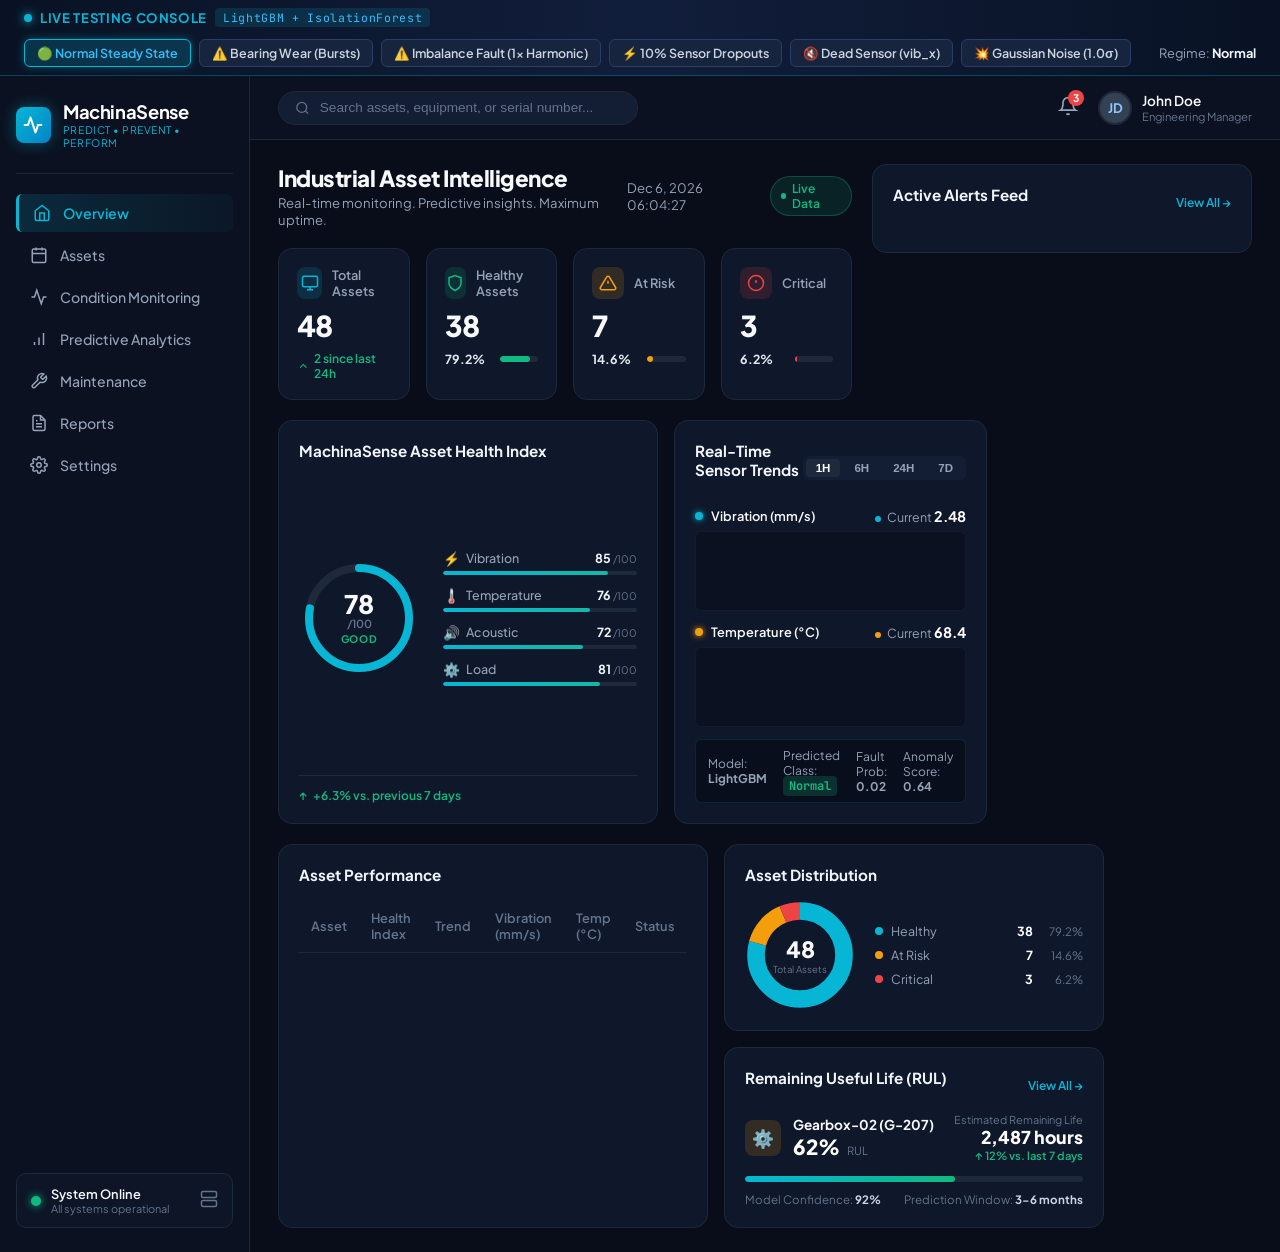
==== static/index.html @ 21df966e "first commit" ====
<!DOCTYPE html>
<html lang="en">
<head>
  <meta charset="UTF-8">
  <meta name="viewport" content="width=device-width, initial-scale=1.0">
  <title>MachinaSense | Industrial Asset Intelligence</title>
  <meta name="description" content="MachinaSense real-time condition monitoring, predictive maintenance, and early warning intelligence platform.">
  <link rel="preconnect" href="https://fonts.googleapis.com">
  <link rel="preconnect" href="https://fonts.gstatic.com" crossorigin>
  <link href="https://fonts.googleapis.com/css2?family=Plus+Jakarta+Sans:wght@400;500;600;700;800&family=JetBrains+Mono:wght@400;500;600&display=swap" rel="stylesheet">
  <link rel="stylesheet" href="style.css">
</head>
<body>
  <!-- Interactive Chaos Control Banner -->
  <div class="chaos-banner">
    <div class="chaos-banner-inner">
      <div class="chaos-tag">
        <span class="chaos-pulse"></span>
        <strong>LIVE TESTING CONSOLE</strong>
        <span class="chaos-badge-model">LightGBM + IsolationForest</span>
      </div>
      <div class="chaos-buttons" id="chaos-btn-group">
        <button class="chaos-btn active" data-mode="normal" id="btn-mode-normal">🟢 Normal Steady State</button>
        <button class="chaos-btn" data-mode="bearing_wear" id="btn-mode-bearing">⚠️ Bearing Wear (Bursts)</button>
        <button class="chaos-btn" data-mode="imbalance" id="btn-mode-imbalance">⚠️ Imbalance Fault (1x Harmonic)</button>
        <button class="chaos-btn" data-mode="dropout" id="btn-mode-dropout">⚡ 10% Sensor Dropouts</button>
        <button class="chaos-btn" data-mode="dead_sensor" id="btn-mode-dead">🔇 Dead Sensor (vib_x)</button>
        <button class="chaos-btn" data-mode="noise" id="btn-mode-noise">💥 Gaussian Noise (1.0σ)</button>
      </div>
      <div class="chaos-status" id="chaos-mode-label">Regime: <strong>Normal</strong></div>
    </div>
  </div>

  <div class="app-layout">
    <!-- Sidebar -->
    <aside class="sidebar">
      <div class="brand">
        <div class="brand-icon">
          <svg viewBox="0 0 24 24" fill="none" stroke="currentColor" stroke-width="2.5" stroke-linecap="round" stroke-linejoin="round">
            <polyline points="22 12 18 12 15 21 9 3 6 12 2 12"></polyline>
          </svg>
        </div>
        <div class="brand-text">
          <div class="brand-name">MachinaSense</div>
          <div class="brand-sub">Predict • Prevent • Perform</div>
        </div>
      </div>

      <nav class="nav-menu">
        <a href="#overview" class="nav-item active" id="nav-overview">
          <svg viewBox="0 0 24 24" fill="none" stroke="currentColor" stroke-width="2"><path d="M3 9l9-7 9 7v11a2 2 0 0 1-2 2H5a2 2 0 0 1-2-2z"></path><polyline points="9 22 9 12 15 12 15 22"></polyline></svg>
          <span>Overview</span>
        </a>
        <a href="#assets" class="nav-item" id="nav-assets">
          <svg viewBox="0 0 24 24" fill="none" stroke="currentColor" stroke-width="2"><rect x="3" y="4" width="18" height="18" rx="2" ry="2"></rect><line x1="16" y1="2" x2="16" y2="6"></line><line x1="8" y1="2" x2="8" y2="6"></line><line x1="3" y1="10" x2="21" y2="10"></line></svg>
          <span>Assets</span>
        </a>
        <a href="#condition" class="nav-item" id="nav-condition">
          <svg viewBox="0 0 24 24" fill="none" stroke="currentColor" stroke-width="2"><polyline points="22 12 18 12 15 21 9 3 6 12 2 12"></polyline></svg>
          <span>Condition Monitoring</span>
        </a>
        <a href="#predictive" class="nav-item" id="nav-predictive">
          <svg viewBox="0 0 24 24" fill="none" stroke="currentColor" stroke-width="2"><path d="M12 20V10"></path><path d="M18 20V4"></path><path d="M6 20v-4"></path></svg>
          <span>Predictive Analytics</span>
        </a>
        <a href="#maintenance" class="nav-item" id="nav-maintenance">
          <svg viewBox="0 0 24 24" fill="none" stroke="currentColor" stroke-width="2"><path d="M14.7 6.3a1 1 0 0 0 0 1.4l1.6 1.6a1 1 0 0 0 1.4 0l3.77-3.77a6 6 0 0 1-7.94 7.94l-6.91 6.91a2.12 2.12 0 0 1-3-3l6.91-6.91a6 6 0 0 1 7.94-7.94l-3.76 3.76z"></path></svg>
          <span>Maintenance</span>
        </a>
        <a href="#reports" class="nav-item" id="nav-reports">
          <svg viewBox="0 0 24 24" fill="none" stroke="currentColor" stroke-width="2"><path d="M14 2H6a2 2 0 0 0-2 2v16a2 2 0 0 0 2 2h12a2 2 0 0 0 2-2V8z"></path><polyline points="14 2 14 8 20 8"></polyline><line x1="16" y1="13" x2="8" y2="13"></line><line x1="16" y1="17" x2="8" y2="17"></line><polyline points="10 9 9 9 8 9"></polyline></svg>
          <span>Reports</span>
        </a>
        <a href="#settings" class="nav-item" id="nav-settings">
          <svg viewBox="0 0 24 24" fill="none" stroke="currentColor" stroke-width="2"><circle cx="12" cy="12" r="3"></circle><path d="M19.4 15a1.65 1.65 0 0 0 .33 1.82l.06.06a2 2 0 0 1 0 2.83 2 2 0 0 1-2.83 0l-.06-.06a1.65 1.65 0 0 0-1.82-.33 1.65 1.65 0 0 0-1 1.51V21a2 2 0 0 1-2 2 2 2 0 0 1-2-2v-.09A1.65 1.65 0 0 0 9 19.4a1.65 1.65 0 0 0-1.82.33l-.06.06a2 2 0 0 1-2.83 0 2 2 0 0 1 0-2.83l.06-.06a1.65 1.65 0 0 0 .33-1.82 1.65 1.65 0 0 0-1.51-1H3a2 2 0 0 1-2-2 2 2 0 0 1 2-2h.09A1.65 1.65 0 0 0 4.6 9a1.65 1.65 0 0 0-.33-1.82l-.06-.06a2 2 0 0 1 0-2.83 2 2 0 0 1 2.83 0l.06.06a1.65 1.65 0 0 0 1.82.33H9a1.65 1.65 0 0 0 1-1.51V3a2 2 0 0 1 2-2 2 2 0 0 1 2 2v.09a1.65 1.65 0 0 0 1 1.51 1.65 1.65 0 0 0 1.82-.33l.06-.06a2 2 0 0 1 2.83 0 2 2 0 0 1 0 2.83l-.06.06a1.65 1.65 0 0 0-.33 1.82V9a1.65 1.65 0 0 0 1.51 1H21a2 2 0 0 1 2 2 2 2 0 0 1-2 2h-.09a1.65 1.65 0 0 0-1.51 1z"></path></svg>
          <span>Settings</span>
        </a>
      </nav>

      <div class="system-status-box">
        <div class="system-status-dot"></div>
        <div class="system-status-text">
          <div class="system-status-title">System Online</div>
          <div class="system-status-desc">All systems operational</div>
        </div>
        <div class="system-status-icon">
          <svg width="18" height="18" viewBox="0 0 24 24" fill="none" stroke="currentColor" stroke-width="2"><rect x="2" y="2" width="20" height="8" rx="2"></rect><rect x="2" y="14" width="20" height="8" rx="2"></rect><line x1="6" y1="6" x2="6.01" y2="6"></line><line x1="6" y1="18" x2="6.01" y2="18"></line></svg>
        </div>
      </div>
    </aside>

    <!-- Main Content Area -->
    <main class="main-content">
      <!-- Top Header -->
      <header class="top-header">
        <div class="search-bar">
          <svg class="search-icon" viewBox="0 0 24 24" fill="none" stroke="currentColor" stroke-width="2"><circle cx="11" cy="11" r="8"></circle><line x1="21" y1="21" x2="16.65" y2="16.65"></line></svg>
          <input type="text" id="asset-search" placeholder="Search assets, equipment, or serial number..." />
        </div>

        <div class="user-controls">
          <div class="notification-btn" id="btn-notifications">
            <svg viewBox="0 0 24 24" fill="none" stroke="currentColor" stroke-width="2"><path d="M18 8A6 6 0 0 0 6 8c0 7-3 9-3 9h18s-3-2-3-9"></path><path d="M13.73 21a2 2 0 0 1-3.46 0"></path></svg>
            <span class="notification-badge" id="badge-alert-count">3</span>
          </div>

          <div class="user-profile">
            <div class="user-avatar">JD</div>
            <div class="user-info">
              <div class="user-name">John Doe</div>
              <div class="user-role">Engineering Manager</div>
            </div>
          </div>
        </div>
      </header>

      <!-- Dashboard Body Grid -->
      <div class="content-body">
        <div class="dashboard-columns">
          <div class="dashboard-left-col">
            <!-- Page Title & Meta -->
            <div class="page-title-row">
          <div>
            <h1 class="page-title">Industrial Asset Intelligence</h1>
            <p class="page-subtitle">Real-time monitoring. Predictive insights. Maximum uptime.</p>
          </div>
          <div class="page-time-meta">
            <span class="meta-clock" id="live-clock">Apr 26, 2025 14:32:17</span>
            <span class="live-pill"><span class="live-indicator-dot"></span> Live Data</span>
          </div>
        </div>

        <!-- 4 KPI Summary Cards -->
        <div class="kpi-grid">
          <div class="kpi-card">
            <div class="kpi-header">
              <div class="kpi-icon kpi-icon-cyan">
                <svg viewBox="0 0 24 24" fill="none" stroke="currentColor" stroke-width="2"><rect x="2" y="3" width="20" height="14" rx="2" ry="2"></rect><line x1="8" y1="21" x2="16" y2="21"></line><line x1="12" y1="17" x2="12" y2="21"></line></svg>
              </div>
              <span class="kpi-title">Total Assets</span>
            </div>
            <div class="kpi-value" id="kpi-total">48</div>
            <div class="kpi-change kpi-change-up">
              <svg viewBox="0 0 24 24" fill="none" stroke="currentColor" stroke-width="2"><polyline points="18 15 12 9 6 15"></polyline></svg>
              <span>2 since last 24h</span>
            </div>
          </div>

          <div class="kpi-card">
            <div class="kpi-header">
              <div class="kpi-icon kpi-icon-green">
                <svg viewBox="0 0 24 24" fill="none" stroke="currentColor" stroke-width="2"><path d="M12 22s8-4 8-10V5l-8-3-8 3v7c0 6 8 10 8 10z"></path></svg>
              </div>
              <span class="kpi-title">Healthy Assets</span>
            </div>
            <div class="kpi-value" id="kpi-healthy">38</div>
            <div class="kpi-progress-wrap">
              <span class="kpi-pct" id="kpi-healthy-pct">79.2%</span>
              <div class="kpi-progress-bar"><div class="kpi-progress-fill fill-green" id="bar-healthy" style="width: 79.2%"></div></div>
            </div>
          </div>

          <div class="kpi-card">
            <div class="kpi-header">
              <div class="kpi-icon kpi-icon-amber">
                <svg viewBox="0 0 24 24" fill="none" stroke="currentColor" stroke-width="2"><path d="M10.29 3.86L1.82 18a2 2 0 0 0 1.71 3h16.94a2 2 0 0 0 1.71-3L13.71 3.86a2 2 0 0 0-3.42 0z"></path><line x1="12" y1="9" x2="12" y2="13"></line><line x1="12" y1="17" x2="12.01" y2="17"></line></svg>
              </div>
              <span class="kpi-title">At Risk</span>
            </div>
            <div class="kpi-value" id="kpi-risk">7</div>
            <div class="kpi-progress-wrap">
              <span class="kpi-pct" id="kpi-risk-pct">14.6%</span>
              <div class="kpi-progress-bar"><div class="kpi-progress-fill fill-amber" id="bar-risk" style="width: 14.6%"></div></div>
            </div>
          </div>

          <div class="kpi-card">
            <div class="kpi-header">
              <div class="kpi-icon kpi-icon-red">
                <svg viewBox="0 0 24 24" fill="none" stroke="currentColor" stroke-width="2"><circle cx="12" cy="12" r="10"></circle><line x1="12" y1="8" x2="12" y2="12"></line><line x1="12" y1="16" x2="12.01" y2="16"></line></svg>
              </div>
              <span class="kpi-title">Critical</span>
            </div>
            <div class="kpi-value" id="kpi-critical">3</div>
            <div class="kpi-progress-wrap">
              <span class="kpi-pct" id="kpi-critical-pct">6.2%</span>
              <div class="kpi-progress-bar"><div class="kpi-progress-fill fill-red" id="bar-critical" style="width: 6.2%"></div></div>
            </div>
          </div>
        </div>

        <!-- Middle Row: Health Index & Real-Time Sensor Trends -->
        <div class="middle-grid">
          <!-- Asset Health Index -->
          <div class="panel-card health-index-card">
            <div class="panel-title">MachinaSense Asset Health Index</div>
            <div class="health-index-body">
              <div class="health-gauge-box">
                <svg class="health-radial" viewBox="0 0 120 120">
                  <circle class="radial-track" cx="60" cy="60" r="50"></circle>
                  <circle class="radial-value" id="radial-gauge-circle" cx="60" cy="60" r="50" style="stroke-dashoffset: 69;"></circle>
                </svg>
                <div class="radial-center-text">
                  <div class="radial-score" id="health-score-val">78</div>
                  <div class="radial-scale">/100</div>
                  <div class="radial-status-badge" id="health-status-badge">Good</div>
                </div>
              </div>

              <div class="sub-metrics-list">
                <div class="sub-metric-row">
                  <div class="sub-metric-meta">
                    <span class="sub-metric-icon icon-vibe">⚡</span>
                    <span class="sub-metric-name">Vibration</span>
                    <span class="sub-metric-val" id="val-sub-vib">85 <small>/100</small></span>
                  </div>
                  <div class="sub-progress-bar"><div class="sub-progress-fill" id="fill-sub-vib" style="width: 85%;"></div></div>
                </div>

                <div class="sub-metric-row">
                  <div class="sub-metric-meta">
                    <span class="sub-metric-icon icon-temp">🌡️</span>
                    <span class="sub-metric-name">Temperature</span>
                    <span class="sub-metric-val" id="val-sub-temp">76 <small>/100</small></span>
                  </div>
                  <div class="sub-progress-bar"><div class="sub-progress-fill" id="fill-sub-temp" style="width: 76%;"></div></div>
                </div>

                <div class="sub-metric-row">
                  <div class="sub-metric-meta">
                    <span class="sub-metric-icon icon-acoustic">🔊</span>
                    <span class="sub-metric-name">Acoustic</span>
                    <span class="sub-metric-val" id="val-sub-ac">72 <small>/100</small></span>
                  </div>
                  <div class="sub-progress-bar"><div class="sub-progress-fill" id="fill-sub-ac" style="width: 72%;"></div></div>
                </div>

                <div class="sub-metric-row">
                  <div class="sub-metric-meta">
                    <span class="sub-metric-icon icon-load">⚙️</span>
                    <span class="sub-metric-name">Load</span>
                    <span class="sub-metric-val" id="val-sub-load">81 <small>/100</small></span>
                  </div>
                  <div class="sub-progress-bar"><div class="sub-progress-fill" id="fill-sub-load" style="width: 81%;"></div></div>
                </div>
              </div>
            </div>

            <div class="health-footer-diff">
              <span class="diff-arrow">↑</span>
              <span id="health-diff-text">+6.3% vs. previous 7 days</span>
            </div>
          </div>

          <!-- Real-Time Sensor Trends -->
          <div class="panel-card sensor-trends-card">
            <div class="trends-header">
              <div class="panel-title">Real-Time Sensor Trends</div>
              <div class="time-pills">
                <button class="time-pill active" id="pill-1h">1H</button>
                <button class="time-pill" id="pill-6h">6H</button>
                <button class="time-pill" id="pill-24h">24H</button>
                <button class="time-pill" id="pill-7d">7D</button>
              </div>
            </div>

            <!-- Vibration Trend -->
            <div class="trend-section">
              <div class="trend-meta">
                <div class="trend-label">
                  <span class="trend-dot dot-teal"></span>
                  <span class="trend-name">Vibration (mm/s)</span>
                </div>
                <div class="trend-curr">
                  <span class="pulse-dot"></span> Current <strong id="trend-vib-curr">2.48</strong>
                </div>
              </div>
              <div class="chart-canvas-container">
                <canvas id="canvas-vibration" width="600" height="90"></canvas>
              </div>
            </div>

            <!-- Temperature Trend -->
            <div class="trend-section">
              <div class="trend-meta">
                <div class="trend-label">
                  <span class="trend-dot dot-amber"></span>
                  <span class="trend-name">Temperature (°C)</span>
                </div>
                <div class="trend-curr">
                  <span class="pulse-dot-amber"></span> Current <strong id="trend-temp-curr">68.4</strong>
                </div>
              </div>
              <div class="chart-canvas-container">
                <canvas id="canvas-temperature" width="600" height="90"></canvas>
              </div>
            </div>

            <!-- ML Live Inference Status Tag -->
            <div class="ml-live-tag">
              <div class="ml-tag-item">Model: <strong>LightGBM</strong></div>
              <div class="ml-tag-item">Predicted Class: <span class="tag-badge" id="tag-pred-class">Normal</span></div>
              <div class="ml-tag-item">Fault Prob: <strong id="tag-fault-prob">0.02</strong></div>
              <div class="ml-tag-item">Anomaly Score: <strong id="tag-anomaly-score">0.64</strong></div>
            </div>
          </div>
        </div>

        <!-- Bottom Grid: Asset Performance & Distribution/RUL & Alerts Feed -->
        <div class="bottom-grid">
          <!-- Asset Performance Table -->
          <div class="panel-card asset-perf-card">
            <div class="panel-title">Asset Performance</div>
            <div class="table-container">
              <table class="assets-table">
                <thead>
                  <tr>
                    <th>Asset</th>
                    <th>Health Index</th>
                    <th>Trend</th>
                    <th>Vibration (mm/s)</th>
                    <th>Temp (°C)</th>
                    <th>Status</th>
                  </tr>
                </thead>
                <tbody id="assets-table-body">
                  <!-- Dynamically populated -->
                </tbody>
              </table>
            </div>
          </div>

          <!-- Asset Distribution & RUL Column -->
          <div class="dist-rul-col">
            <!-- Asset Distribution Donut -->
            <div class="panel-card asset-dist-card">
              <div class="panel-title">Asset Distribution</div>
              <div class="donut-wrap">
                <div class="donut-chart-box">
                  <svg class="donut-svg" viewBox="0 0 100 100">
                    <circle class="donut-segment seg-healthy" cx="50" cy="50" r="40" stroke-dasharray="199 251" stroke-dashoffset="0"></circle>
                    <circle class="donut-segment seg-risk" cx="50" cy="50" r="40" stroke-dasharray="36 251" stroke-dashoffset="-199"></circle>
                    <circle class="donut-segment seg-critical" cx="50" cy="50" r="40" stroke-dasharray="16 251" stroke-dashoffset="-235"></circle>
                  </svg>
                  <div class="donut-center-text">
                    <div class="donut-number" id="donut-total">48</div>
                    <div class="donut-label">Total Assets</div>
                  </div>
                </div>

                <div class="donut-legend">
                  <div class="legend-row">
                    <span class="legend-bullet bullet-healthy"></span>
                    <span class="legend-name">Healthy</span>
                    <strong class="legend-count" id="legend-h-count">38</strong>
                    <span class="legend-pct" id="legend-h-pct">79.2%</span>
                  </div>
                  <div class="legend-row">
                    <span class="legend-bullet bullet-risk"></span>
                    <span class="legend-name">At Risk</span>
                    <strong class="legend-count" id="legend-r-count">7</strong>
                    <span class="legend-pct" id="legend-r-pct">14.6%</span>
                  </div>
                  <div class="legend-row">
                    <span class="legend-bullet bullet-critical"></span>
                    <span class="legend-name">Critical</span>
                    <strong class="legend-count" id="legend-c-count">3</strong>
                    <span class="legend-pct" id="legend-c-pct">6.2%</span>
                  </div>
                </div>
              </div>
            </div>

            <!-- Remaining Useful Life (RUL) -->
            <div class="panel-card rul-card">
              <div class="rul-header">
                <div class="panel-title">Remaining Useful Life (RUL)</div>
                <a href="#rul" class="view-all-link">View All →</a>
              </div>
              <div class="rul-body">
                <div class="rul-asset-row">
                  <div class="rul-icon-gear">⚙️</div>
                  <div class="rul-asset-info">
                    <div class="rul-asset-name" id="rul-asset-name">Gearbox-02 (G-207)</div>
                    <div class="rul-metric">
                      <span class="rul-pct-big" id="rul-pct-val">62%</span>
                      <small>RUL</small>
                    </div>
                  </div>
                  <div class="rul-estimate-box">
                    <div class="rul-sub-label">Estimated Remaining Life</div>
                    <div class="rul-hours" id="rul-hours-val">2,487 hours</div>
                    <div class="rul-change-up">↑ 12% vs. last 7 days</div>
                  </div>
                </div>

                <div class="rul-bar-track">
                  <div class="rul-bar-fill" id="rul-bar-fill" style="width: 62%;"></div>
                </div>

                <div class="rul-footer-stats">
                  <div>Model Confidence: <strong id="rul-confidence">92%</strong></div>
                  <div>Prediction Window: <strong id="rul-window">3-6 months</strong></div>
                </div>
              </div>
            </div>
            </div>
          </div>
        </div>

        <!-- Active Alerts Feed Right Panel -->
        <aside class="dashboard-right-col">
          <div class="panel-card alerts-feed-card">
            <div class="alerts-feed-header">
              <div class="panel-title">Active Alerts Feed</div>
              <a href="#alerts" class="view-all-link">View All →</a>
            </div>
            <div class="alerts-list" id="alerts-container">
              <!-- Dynamically populated alert cards -->
            </div>
          </div>
        </aside>
      </div><!-- .dashboard-columns -->
    </div><!-- .content-body -->
    </main>
  </div>

  <script src="app.js"></script>
</body>
</html>
---- static/style.css ----
/* ==========================================================================
   MachinaSense Theme - Industrial Asset Intelligence Design System
   ========================================================================== */

:root {
  --bg-app: #080d19;
  --bg-sidebar: #0b1120;
  --bg-card: #0f172a;
  --bg-card-hover: #131e35;
  --bg-input: #131d33;
  --border-card: #1e293b;
  --border-light: rgba(255, 255, 255, 0.08);

  --text-main: #f8fafc;
  --text-muted: #94a3b8;
  --text-dim: #64748b;

  --color-cyan: #06b6d4;
  --color-teal: #14b8a6;
  --color-green: #10b981;
  --color-amber: #f59e0b;
  --color-red: #ef4444;
  --color-blue: #3b82f6;

  --font-sans: 'Plus Jakarta Sans', -apple-system, BlinkMacSystemFont, 'Segoe UI', Roboto, sans-serif;
  --font-mono: 'JetBrains Mono', monospace;
  --radius-sm: 6px;
  --radius-md: 10px;
  --radius-lg: 14px;
}

* {
  margin: 0;
  padding: 0;
  box-sizing: border-box;
}

body {
  font-family: var(--font-sans);
  background-color: var(--bg-app);
  color: var(--text-main);
  min-height: 100vh;
  overflow-x: hidden;
  -webkit-font-smoothing: antialiased;
}

/* ==========================================================================
   Chaos Testing Banner
   ========================================================================== */
.chaos-banner {
  background: linear-gradient(90deg, #091224 0%, #111e3b 50%, #091224 100%);
  border-bottom: 1px solid rgba(6, 182, 212, 0.3);
  padding: 8px 24px;
  position: sticky;
  top: 0;
  z-index: 100;
}

.chaos-banner-inner {
  display: flex;
  align-items: center;
  justify-content: space-between;
  flex-wrap: wrap;
  gap: 12px;
}

.chaos-tag {
  display: flex;
  align-items: center;
  gap: 8px;
  font-size: 0.82rem;
  letter-spacing: 0.05em;
  color: var(--color-cyan);
}

.chaos-pulse {
  width: 8px;
  height: 8px;
  background-color: var(--color-cyan);
  border-radius: 50%;
  box-shadow: 0 0 10px var(--color-cyan);
  animation: pulse 1.8s infinite;
}

.chaos-badge-model {
  background: rgba(6, 182, 212, 0.15);
  color: #38bdf8;
  padding: 2px 8px;
  border-radius: 4px;
  font-size: 0.72rem;
  font-family: var(--font-mono);
}

.chaos-buttons {
  display: flex;
  gap: 8px;
  flex-wrap: wrap;
}

.chaos-btn {
  background: #17243e;
  border: 1px solid #2a3d66;
  color: #cbd5e1;
  padding: 5px 12px;
  font-size: 0.78rem;
  font-weight: 600;
  border-radius: var(--radius-sm);
  cursor: pointer;
  transition: all 0.2s ease;
  font-family: var(--font-sans);
}

.chaos-btn:hover {
  background: #203358;
  color: #fff;
  border-color: var(--color-cyan);
}

.chaos-btn.active {
  background: rgba(6, 182, 212, 0.2);
  color: #38bdf8;
  border-color: var(--color-cyan);
  box-shadow: 0 0 8px rgba(6, 182, 212, 0.4);
}

.chaos-status {
  font-size: 0.8rem;
  color: var(--text-muted);
}
.chaos-status strong {
  color: #f1f5f9;
}

/* ==========================================================================
   Layout Architecture
   ========================================================================== */
.app-layout {
  display: flex;
  min-height: calc(100vh - 46px);
}

/* Sidebar */
.sidebar {
  width: 250px;
  background-color: var(--bg-sidebar);
  border-right: 1px solid var(--border-card);
  display: flex;
  flex-direction: column;
  padding: 24px 16px;
  flex-shrink: 0;
}

.brand {
  display: flex;
  align-items: center;
  gap: 12px;
  padding-bottom: 24px;
  border-bottom: 1px solid var(--border-light);
  margin-bottom: 20px;
}

.brand-icon {
  width: 36px;
  height: 36px;
  background: linear-gradient(135deg, #06b6d4, #0284c7);
  border-radius: 8px;
  display: flex;
  align-items: center;
  justify-content: center;
  color: #fff;
  box-shadow: 0 0 16px rgba(6, 182, 212, 0.4);
}

.brand-icon svg {
  width: 20px;
  height: 20px;
}

.brand-name {
  font-size: 1.15rem;
  font-weight: 700;
  letter-spacing: -0.02em;
  color: #fff;
}

.brand-sub {
  font-size: 0.65rem;
  color: var(--color-cyan);
  letter-spacing: 0.05em;
  text-transform: uppercase;
}

.nav-menu {
  display: flex;
  flex-direction: column;
  gap: 4px;
  flex: 1;
}

.nav-item {
  display: flex;
  align-items: center;
  gap: 12px;
  padding: 10px 14px;
  color: var(--text-muted);
  text-decoration: none;
  font-size: 0.88rem;
  font-weight: 500;
  border-radius: var(--radius-sm);
  transition: all 0.2s;
}

.nav-item svg {
  width: 18px;
  height: 18px;
}

.nav-item:hover {
  background-color: rgba(255, 255, 255, 0.04);
  color: #f1f5f9;
}

.nav-item.active {
  background: linear-gradient(90deg, rgba(6, 182, 212, 0.15) 0%, rgba(6, 182, 212, 0.04) 100%);
  color: var(--color-cyan);
  font-weight: 600;
  border-left: 3px solid var(--color-cyan);
}

.system-status-box {
  background-color: #0d1527;
  border: 1px solid var(--border-card);
  padding: 12px 14px;
  border-radius: var(--radius-md);
  display: flex;
  align-items: center;
  gap: 10px;
}

.system-status-dot {
  width: 10px;
  height: 10px;
  border-radius: 50%;
  background-color: var(--color-green);
  box-shadow: 0 0 8px var(--color-green);
  animation: pulse 2s infinite;
}

.system-status-title {
  font-size: 0.8rem;
  font-weight: 600;
  color: #f8fafc;
}

.system-status-desc {
  font-size: 0.68rem;
  color: var(--text-dim);
}

.system-status-icon {
  margin-left: auto;
  color: var(--text-dim);
}

/* Main Content */
.main-content {
  flex: 1;
  display: flex;
  flex-direction: column;
  overflow-y: auto;
}

/* Top Header */
.top-header {
  height: 64px;
  background-color: var(--bg-sidebar);
  border-bottom: 1px solid var(--border-card);
  display: flex;
  align-items: center;
  justify-content: space-between;
  padding: 0 28px;
  position: relative;
  z-index: 10;
}

.search-bar {
  display: flex;
  align-items: center;
  gap: 10px;
  background-color: var(--bg-input);
  border: 1px solid var(--border-card);
  border-radius: 20px;
  padding: 8px 16px;
  width: 360px;
}

.search-icon {
  width: 16px;
  height: 16px;
  color: var(--text-dim);
}

.search-bar input {
  background: transparent;
  border: none;
  outline: none;
  color: #fff;
  font-size: 0.85rem;
  width: 100%;
}

.search-bar input::placeholder {
  color: var(--text-dim);
}

.user-controls {
  display: flex;
  align-items: center;
  gap: 20px;
}

.notification-btn {
  position: relative;
  cursor: pointer;
  color: var(--text-muted);
}

.notification-btn svg {
  width: 20px;
  height: 20px;
}

.notification-badge {
  position: absolute;
  top: -6px;
  right: -6px;
  background-color: var(--color-red);
  color: #fff;
  font-size: 0.65rem;
  font-weight: 700;
  width: 16px;
  height: 16px;
  border-radius: 50%;
  display: flex;
  align-items: center;
  justify-content: center;
}

.user-profile {
  display: flex;
  align-items: center;
  gap: 10px;
}

.user-avatar {
  width: 34px;
  height: 34px;
  background: #334155;
  border-radius: 50%;
  display: flex;
  align-items: center;
  justify-content: center;
  font-weight: 700;
  font-size: 0.82rem;
  color: #93c5fd;
  border: 2px solid #1e293b;
}

.user-name {
  font-size: 0.85rem;
  font-weight: 600;
}

.user-role {
  font-size: 0.7rem;
  color: var(--text-dim);
}

/* Dashboard Body */
.content-body {
  padding: 24px 28px;
}

.dashboard-columns {
  display: grid;
  grid-template-columns: minmax(0, 1fr) 380px;
  gap: 20px;
  align-items: start;
}

.dashboard-left-col {
  display: flex;
  flex-direction: column;
  gap: 20px;
  min-width: 0;
}

.dashboard-right-col {
  display: flex;
  flex-direction: column;
  min-width: 0;
}

.page-title-row {
  display: flex;
  align-items: center;
  justify-content: space-between;
}

.page-title {
  font-size: 1.4rem;
  font-weight: 800;
  letter-spacing: -0.02em;
}

.page-subtitle {
  font-size: 0.82rem;
  color: var(--text-muted);
  margin-top: 2px;
}

.page-time-meta {
  display: flex;
  align-items: center;
  gap: 16px;
  font-size: 0.82rem;
  color: var(--text-muted);
}

.live-pill {
  display: flex;
  align-items: center;
  gap: 6px;
  background: rgba(16, 185, 129, 0.12);
  color: var(--color-green);
  border: 1px solid rgba(16, 185, 129, 0.3);
  padding: 4px 10px;
  border-radius: 20px;
  font-size: 0.75rem;
  font-weight: 600;
}

.live-indicator-dot {
  width: 6px;
  height: 6px;
  background-color: var(--color-green);
  border-radius: 50%;
  animation: pulse 1.5s infinite;
}

/* ==========================================================================
   KPI Summary Grid
   ========================================================================== */
.kpi-grid {
  display: grid;
  grid-template-columns: repeat(4, 1fr);
  gap: 16px;
}

.kpi-card {
  background-color: var(--bg-card);
  border: 1px solid var(--border-card);
  border-radius: var(--radius-lg);
  padding: 18px;
  display: flex;
  flex-direction: column;
  gap: 8px;
  transition: transform 0.2s, border-color 0.2s;
}

.kpi-card:hover {
  transform: translateY(-2px);
  border-color: rgba(6, 182, 212, 0.3);
}

.kpi-header {
  display: flex;
  align-items: center;
  gap: 10px;
}

.kpi-icon {
  width: 32px;
  height: 32px;
  border-radius: 8px;
  display: flex;
  align-items: center;
  justify-content: center;
}

.kpi-icon svg {
  width: 18px;
  height: 18px;
}

.kpi-icon-cyan { background: rgba(6, 182, 212, 0.15); color: var(--color-cyan); }
.kpi-icon-green { background: rgba(16, 185, 129, 0.15); color: var(--color-green); }
.kpi-icon-amber { background: rgba(245, 158, 11, 0.15); color: var(--color-amber); }
.kpi-icon-red { background: rgba(239, 68, 68, 0.15); color: var(--color-red); }

.kpi-title {
  font-size: 0.8rem;
  color: var(--text-muted);
  font-weight: 600;
}

.kpi-value {
  font-size: 1.8rem;
  font-weight: 800;
  letter-spacing: -0.03em;
}

.kpi-change {
  display: flex;
  align-items: center;
  gap: 4px;
  font-size: 0.75rem;
  color: var(--color-green);
  font-weight: 600;
}

.kpi-change svg {
  width: 14px;
  height: 14px;
}

.kpi-progress-wrap {
  display: flex;
  align-items: center;
  gap: 10px;
}

.kpi-pct {
  font-size: 0.78rem;
  font-weight: 700;
  color: #e2e8f0;
  width: 45px;
}

.kpi-progress-bar {
  flex: 1;
  height: 6px;
  background-color: #1e293b;
  border-radius: 4px;
  overflow: hidden;
}

.kpi-progress-fill {
  height: 100%;
  border-radius: 4px;
  transition: width 0.4s ease;
}

.fill-green { background-color: var(--color-green); }
.fill-amber { background-color: var(--color-amber); }
.fill-red { background-color: var(--color-red); }

/* ==========================================================================
   Middle Row: Asset Health Index & Real-Time Trends
   ========================================================================== */
.middle-grid {
  display: grid;
  grid-template-columns: 380px 1fr;
  gap: 16px;
}

.panel-card {
  background-color: var(--bg-card);
  border: 1px solid var(--border-card);
  border-radius: var(--radius-lg);
  padding: 20px;
  display: flex;
  flex-direction: column;
}

.panel-title {
  font-size: 0.95rem;
  font-weight: 700;
  color: #f1f5f9;
  margin-bottom: 16px;
}

/* Health Gauge */
.health-index-body {
  display: flex;
  align-items: center;
  gap: 24px;
  flex: 1;
}

.health-gauge-box {
  position: relative;
  width: 120px;
  height: 120px;
  flex-shrink: 0;
}

.health-radial {
  width: 100%;
  height: 100%;
  transform: rotate(-90deg);
}

.radial-track {
  fill: none;
  stroke: #1e293b;
  stroke-width: 8;
}

.radial-value {
  fill: none;
  stroke: var(--color-cyan);
  stroke-width: 8;
  stroke-linecap: round;
  stroke-dasharray: 314;
  transition: stroke-dashoffset 0.6s ease, stroke 0.4s;
}

.radial-center-text {
  position: absolute;
  top: 50%;
  left: 50%;
  transform: translate(-50%, -50%);
  text-align: center;
}

.radial-score {
  font-size: 1.6rem;
  font-weight: 800;
  line-height: 1;
}

.radial-scale {
  font-size: 0.7rem;
  color: var(--text-dim);
  font-weight: 600;
}

.radial-status-badge {
  font-size: 0.65rem;
  font-weight: 700;
  color: var(--color-green);
  text-transform: uppercase;
  letter-spacing: 0.05em;
  margin-top: 2px;
}

.sub-metrics-list {
  display: flex;
  flex-direction: column;
  gap: 12px;
  flex: 1;
}

.sub-metric-meta {
  display: flex;
  align-items: center;
  gap: 6px;
  font-size: 0.78rem;
  margin-bottom: 4px;
}

.sub-metric-icon {
  font-size: 0.85rem;
}

.sub-metric-name {
  color: var(--text-muted);
  font-weight: 500;
}

.sub-metric-val {
  margin-left: auto;
  font-weight: 700;
  color: #f1f5f9;
}

.sub-metric-val small {
  color: var(--text-dim);
  font-weight: normal;
}

.sub-progress-bar {
  height: 4px;
  background-color: #1e293b;
  border-radius: 2px;
  overflow: hidden;
}

.sub-progress-fill {
  height: 100%;
  background: linear-gradient(90deg, #06b6d4, #14b8a6);
  border-radius: 2px;
  transition: width 0.4s ease;
}

.health-footer-diff {
  margin-top: 16px;
  padding-top: 12px;
  border-top: 1px solid var(--border-light);
  font-size: 0.75rem;
  color: var(--color-green);
  font-weight: 600;
  display: flex;
  align-items: center;
  gap: 6px;
}

/* Trends Card */
.trends-header {
  display: flex;
  align-items: center;
  justify-content: space-between;
  margin-bottom: 12px;
}

.time-pills {
  display: flex;
  gap: 4px;
  background: #131d33;
  padding: 3px;
  border-radius: 6px;
}

.time-pill {
  background: transparent;
  border: none;
  color: var(--text-muted);
  font-size: 0.72rem;
  font-weight: 600;
  padding: 3px 10px;
  border-radius: 4px;
  cursor: pointer;
}

.time-pill.active {
  background: #1e293b;
  color: #fff;
}

.trend-section {
  display: flex;
  flex-direction: column;
  margin-bottom: 12px;
}

.trend-meta {
  display: flex;
  align-items: center;
  justify-content: space-between;
  margin-bottom: 6px;
}

.trend-label {
  display: flex;
  align-items: center;
  gap: 8px;
  font-size: 0.8rem;
  font-weight: 600;
}

.trend-dot {
  width: 8px;
  height: 8px;
  border-radius: 50%;
}
.dot-teal { background-color: var(--color-cyan); box-shadow: 0 0 6px var(--color-cyan); }
.dot-amber { background-color: var(--color-amber); box-shadow: 0 0 6px var(--color-amber); }

.trend-curr {
  font-size: 0.78rem;
  color: var(--text-muted);
}
.trend-curr strong {
  color: #fff;
  font-size: 0.9rem;
}

.chart-canvas-container {
  width: 100%;
  height: 80px;
  background: #0b1120;
  border: 1px solid rgba(255, 255, 255, 0.04);
  border-radius: var(--radius-sm);
  overflow: hidden;
}

.chart-canvas-container canvas {
  width: 100%;
  height: 100%;
  display: block;
}

.pulse-dot {
  display: inline-block;
  width: 6px;
  height: 6px;
  border-radius: 50%;
  background: var(--color-cyan);
  margin-right: 4px;
  animation: pulse 1.5s infinite;
}

.pulse-dot-amber {
  display: inline-block;
  width: 6px;
  height: 6px;
  border-radius: 50%;
  background: var(--color-amber);
  margin-right: 4px;
  animation: pulse 1.5s infinite;
}

.ml-live-tag {
  display: flex;
  align-items: center;
  gap: 16px;
  padding: 8px 12px;
  background: #090e1c;
  border-radius: 6px;
  font-size: 0.75rem;
  color: var(--text-muted);
  border: 1px solid rgba(6, 182, 212, 0.15);
}

.tag-badge {
  background: rgba(16, 185, 129, 0.2);
  color: var(--color-green);
  padding: 2px 6px;
  border-radius: 4px;
  font-weight: 700;
  font-family: var(--font-mono);
}

/* ==========================================================================
   Bottom Grid
   ========================================================================== */
.bottom-grid {
  display: grid;
  grid-template-columns: 1fr 380px;
  gap: 16px;
}

/* Table */
.table-container {
  overflow-x: auto;
}

.assets-table {
  width: 100%;
  border-collapse: collapse;
  text-align: left;
  font-size: 0.8rem;
}

.assets-table th {
  color: var(--text-dim);
  font-weight: 600;
  padding: 10px 12px;
  border-bottom: 1px solid var(--border-card);
}

.assets-table td {
  padding: 12px;
  border-bottom: 1px solid rgba(255, 255, 255, 0.04);
  vertical-align: middle;
}

.asset-cell {
  display: flex;
  align-items: center;
  gap: 10px;
}

.asset-icon-box {
  width: 28px;
  height: 28px;
  background: #17243c;
  border-radius: 6px;
  display: flex;
  align-items: center;
  justify-content: center;
  font-size: 0.85rem;
}

.asset-name-title {
  font-weight: 600;
  color: #fff;
}

.sparkline-svg {
  width: 80px;
  height: 24px;
}

.badge-status {
  padding: 3px 8px;
  border-radius: 12px;
  font-size: 0.7rem;
  font-weight: 700;
  display: inline-flex;
  align-items: center;
  gap: 4px;
}

.badge-healthy { background: rgba(16, 185, 129, 0.15); color: var(--color-green); }
.badge-warning { background: rgba(245, 158, 11, 0.15); color: var(--color-amber); }
.badge-critical { background: rgba(239, 68, 68, 0.15); color: var(--color-red); }

/* Donut & RUL Column */
.dist-rul-col {
  display: flex;
  flex-direction: column;
  gap: 16px;
}

.donut-wrap {
  display: flex;
  align-items: center;
  gap: 20px;
}

.donut-chart-box {
  position: relative;
  width: 110px;
  height: 110px;
  flex-shrink: 0;
}

.donut-svg {
  transform: rotate(-90deg);
  width: 100%;
  height: 100%;
}

.donut-segment {
  fill: none;
  stroke-width: 16;
  transition: stroke-dasharray 0.5s ease;
}

.seg-healthy { stroke: var(--color-cyan); }
.seg-risk { stroke: var(--color-amber); }
.seg-critical { stroke: var(--color-red); }

.donut-center-text {
  position: absolute;
  top: 50%;
  left: 50%;
  transform: translate(-50%, -50%);
  text-align: center;
}

.donut-number {
  font-size: 1.4rem;
  font-weight: 800;
}

.donut-label {
  font-size: 0.6rem;
  color: var(--text-dim);
}

.donut-legend {
  display: flex;
  flex-direction: column;
  gap: 8px;
  flex: 1;
}

.legend-row {
  display: flex;
  align-items: center;
  gap: 8px;
  font-size: 0.78rem;
}

.legend-bullet {
  width: 8px;
  height: 8px;
  border-radius: 50%;
}
.bullet-healthy { background: var(--color-cyan); }
.bullet-risk { background: var(--color-amber); }
.bullet-critical { background: var(--color-red); }

.legend-name { color: var(--text-muted); }
.legend-count { margin-left: auto; color: #fff; }
.legend-pct { color: var(--text-dim); font-size: 0.72rem; width: 42px; text-align: right; }

/* RUL Card */
.rul-header {
  display: flex;
  align-items: center;
  justify-content: space-between;
}

.view-all-link {
  font-size: 0.75rem;
  color: var(--color-cyan);
  text-decoration: none;
  font-weight: 600;
}

.view-all-link:hover {
  text-decoration: underline;
}

.rul-asset-row {
  display: flex;
  align-items: center;
  gap: 12px;
  margin-top: 10px;
}

.rul-icon-gear {
  width: 36px;
  height: 36px;
  background: rgba(245, 158, 11, 0.15);
  border-radius: 8px;
  display: flex;
  align-items: center;
  justify-content: center;
  font-size: 1.1rem;
}

.rul-asset-name {
  font-size: 0.85rem;
  font-weight: 700;
}

.rul-pct-big {
  font-size: 1.3rem;
  font-weight: 800;
  color: #fff;
}

.rul-metric small {
  color: var(--text-dim);
  font-size: 0.7rem;
  margin-left: 4px;
}

.rul-estimate-box {
  margin-left: auto;
  text-align: right;
}

.rul-sub-label {
  font-size: 0.68rem;
  color: var(--text-dim);
}

.rul-hours {
  font-size: 1.1rem;
  font-weight: 800;
  color: #fff;
}

.rul-change-up {
  font-size: 0.7rem;
  color: var(--color-green);
  font-weight: 600;
}

.rul-bar-track {
  height: 6px;
  background-color: #1e293b;
  border-radius: 3px;
  margin: 14px 0 10px 0;
  overflow: hidden;
}

.rul-bar-fill {
  height: 100%;
  background: linear-gradient(90deg, #06b6d4, #10b981);
  border-radius: 3px;
  transition: width 0.4s ease;
}

.rul-footer-stats {
  display: flex;
  justify-content: space-between;
  font-size: 0.72rem;
  color: var(--text-dim);
}

.rul-footer-stats strong {
  color: #cbd5e1;
}

/* Alerts Feed Panel */
.alerts-feed-header {
  display: flex;
  align-items: center;
  justify-content: space-between;
  margin-bottom: 12px;
}

.alerts-list {
  display: flex;
  flex-direction: column;
  gap: 12px;
}

.alert-card {
  background-color: #0b1120;
  border: 1px solid var(--border-card);
  border-radius: var(--radius-md);
  padding: 14px;
  transition: border-color 0.2s;
}

.alert-card:hover {
  border-color: rgba(255, 255, 255, 0.15);
}

.alert-card-header {
  display: flex;
  align-items: center;
  gap: 10px;
  margin-bottom: 6px;
}

.alert-badge {
  font-size: 0.7rem;
  font-weight: 700;
  padding: 2px 8px;
  border-radius: 4px;
  text-transform: uppercase;
}

.badge-alert-warning { background: rgba(245, 158, 11, 0.2); color: var(--color-amber); }
.badge-alert-critical { background: rgba(239, 68, 68, 0.2); color: var(--color-red); }
.badge-alert-info { background: rgba(56, 189, 248, 0.2); color: var(--color-cyan); }

.alert-time {
  margin-left: auto;
  font-size: 0.72rem;
  color: var(--text-dim);
}

.alert-asset-line {
  font-size: 0.82rem;
  font-weight: 600;
  color: #fff;
  margin-bottom: 2px;
}

.alert-issue-line {
  font-size: 0.75rem;
  color: var(--text-muted);
  margin-bottom: 8px;
}

.alert-json-box {
  background: #060a12;
  border: 1px solid rgba(255, 255, 255, 0.05);
  border-radius: 6px;
  padding: 10px 12px;
  font-family: var(--font-mono);
  font-size: 0.72rem;
  color: #94a3b8;
  overflow-x: auto;
  line-height: 1.4;
}

.json-key { color: #38bdf8; }
.json-val-str { color: #a5f3fc; }
.json-val-num { color: #f59e0b; }
.json-val-bool { color: #c084fc; }

/* Animation keyframes */
@keyframes pulse {
  0% { transform: scale(0.95); opacity: 0.7; }
  50% { transform: scale(1.15); opacity: 1; }
  100% { transform: scale(0.95); opacity: 0.7; }
}
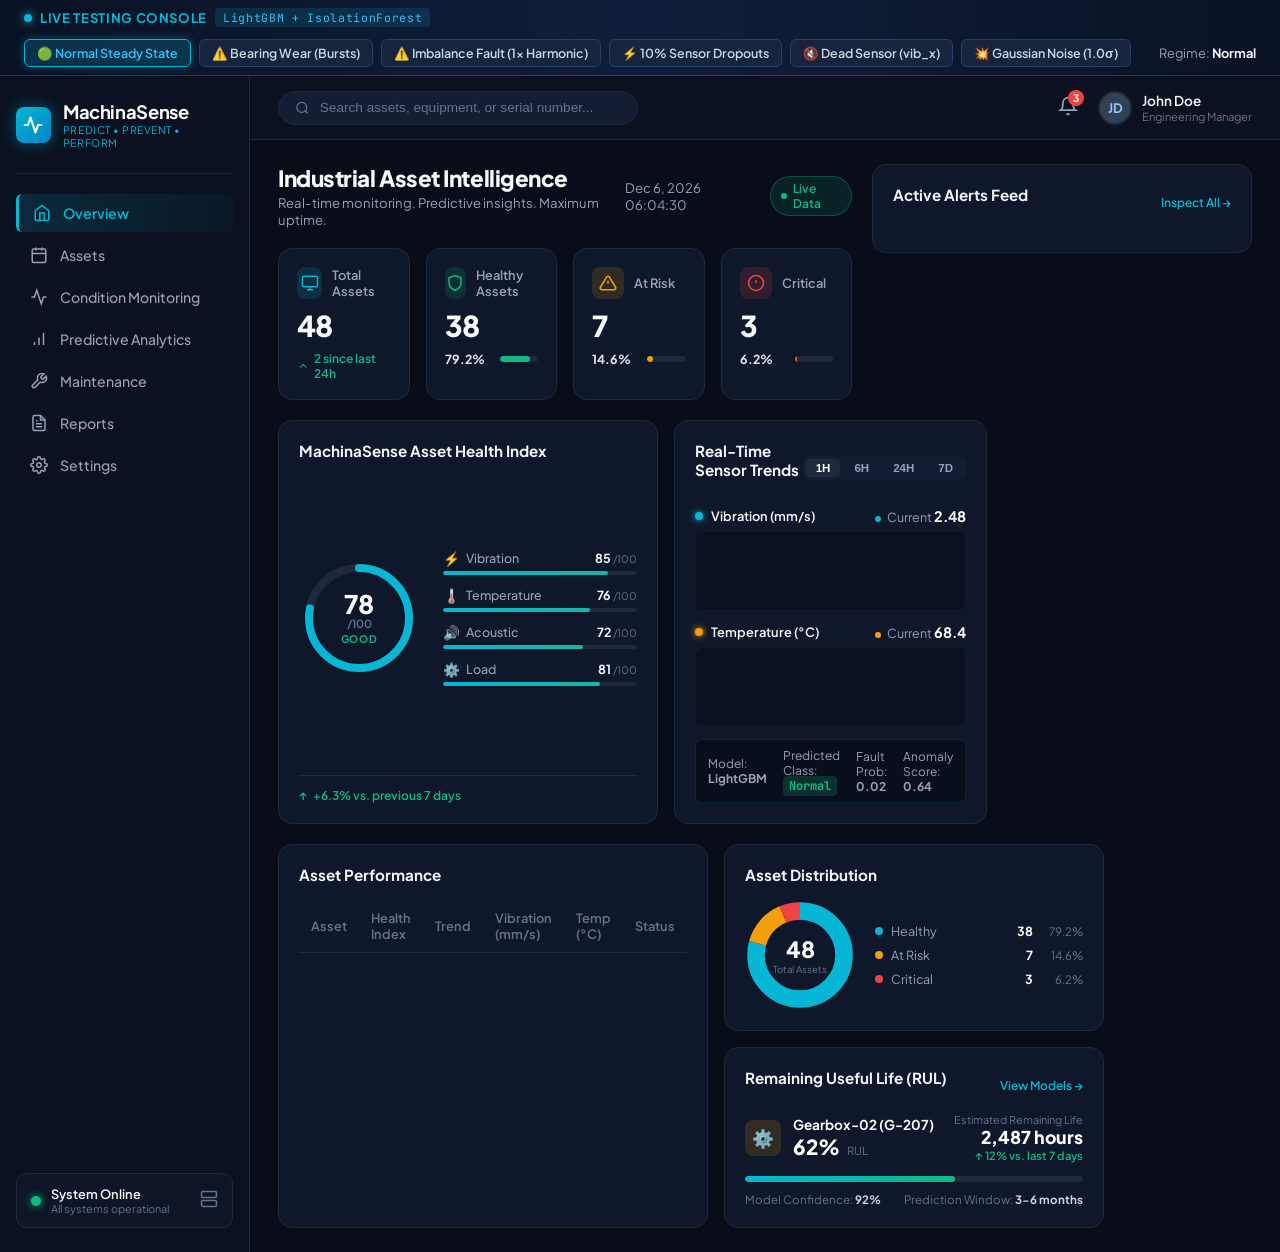
==== commit 8ced76f5: "feat: add detailed asset attributes, CSV report download, and complete static dashboard UI frontend" ====
--- a/static/index.html
+++ b/static/index.html
@@ -114,314 +114,1000 @@
         </div>
       </header>
 
-      <!-- Dashboard Body Grid -->
+      <!-- Dashboard Body Views Container -->
       <div class="content-body">
-        <div class="dashboard-columns">
-          <div class="dashboard-left-col">
-            <!-- Page Title & Meta -->
-            <div class="page-title-row">
-          <div>
-            <h1 class="page-title">Industrial Asset Intelligence</h1>
-            <p class="page-subtitle">Real-time monitoring. Predictive insights. Maximum uptime.</p>
-          </div>
-          <div class="page-time-meta">
-            <span class="meta-clock" id="live-clock">Apr 26, 2025 14:32:17</span>
-            <span class="live-pill"><span class="live-indicator-dot"></span> Live Data</span>
+        
+        <!-- ================================================================= -->
+        <!-- VIEW 1: OVERVIEW DASHBOARD                                        -->
+        <!-- ================================================================= -->
+        <div class="view-panel active" id="view-overview">
+          <div class="dashboard-columns">
+            <div class="dashboard-left-col">
+              <!-- Page Title & Meta -->
+              <div class="page-title-row">
+                <div>
+                  <h1 class="page-title">Industrial Asset Intelligence</h1>
+                  <p class="page-subtitle">Real-time monitoring. Predictive insights. Maximum uptime.</p>
+                </div>
+                <div class="page-time-meta">
+                  <span class="meta-clock" id="live-clock">Apr 26, 2025 14:32:17</span>
+                  <span class="live-pill"><span class="live-indicator-dot"></span> Live Data</span>
+                </div>
+              </div>
+
+              <!-- 4 KPI Summary Cards -->
+              <div class="kpi-grid">
+                <div class="kpi-card">
+                  <div class="kpi-header">
+                    <div class="kpi-icon kpi-icon-cyan">
+                      <svg viewBox="0 0 24 24" fill="none" stroke="currentColor" stroke-width="2"><rect x="2" y="3" width="20" height="14" rx="2" ry="2"></rect><line x1="8" y1="21" x2="16" y2="21"></line><line x1="12" y1="17" x2="12" y2="21"></line></svg>
+                    </div>
+                    <span class="kpi-title">Total Assets</span>
+                  </div>
+                  <div class="kpi-value" id="kpi-total">48</div>
+                  <div class="kpi-change kpi-change-up">
+                    <svg viewBox="0 0 24 24" fill="none" stroke="currentColor" stroke-width="2"><polyline points="18 15 12 9 6 15"></polyline></svg>
+                    <span>2 since last 24h</span>
+                  </div>
+                </div>
+
+                <div class="kpi-card">
+                  <div class="kpi-header">
+                    <div class="kpi-icon kpi-icon-green">
+                      <svg viewBox="0 0 24 24" fill="none" stroke="currentColor" stroke-width="2"><path d="M12 22s8-4 8-10V5l-8-3-8 3v7c0 6 8 10 8 10z"></path></svg>
+                    </div>
+                    <span class="kpi-title">Healthy Assets</span>
+                  </div>
+                  <div class="kpi-value" id="kpi-healthy">38</div>
+                  <div class="kpi-progress-wrap">
+                    <span class="kpi-pct" id="kpi-healthy-pct">79.2%</span>
+                    <div class="kpi-progress-bar"><div class="kpi-progress-fill fill-green" id="bar-healthy" style="width: 79.2%"></div></div>
+                  </div>
+                </div>
+
+                <div class="kpi-card">
+                  <div class="kpi-header">
+                    <div class="kpi-icon kpi-icon-amber">
+                      <svg viewBox="0 0 24 24" fill="none" stroke="currentColor" stroke-width="2"><path d="M10.29 3.86L1.82 18a2 2 0 0 0 1.71 3h16.94a2 2 0 0 0 1.71-3L13.71 3.86a2 2 0 0 0-3.42 0z"></path><line x1="12" y1="9" x2="12" y2="13"></line><line x1="12" y1="17" x2="12.01" y2="17"></line></svg>
+                    </div>
+                    <span class="kpi-title">At Risk</span>
+                  </div>
+                  <div class="kpi-value" id="kpi-risk">7</div>
+                  <div class="kpi-progress-wrap">
+                    <span class="kpi-pct" id="kpi-risk-pct">14.6%</span>
+                    <div class="kpi-progress-bar"><div class="kpi-progress-fill fill-amber" id="bar-risk" style="width: 14.6%"></div></div>
+                  </div>
+                </div>
+
+                <div class="kpi-card">
+                  <div class="kpi-header">
+                    <div class="kpi-icon kpi-icon-red">
+                      <svg viewBox="0 0 24 24" fill="none" stroke="currentColor" stroke-width="2"><circle cx="12" cy="12" r="10"></circle><line x1="12" y1="8" x2="12" y2="12"></line><line x1="12" y1="16" x2="12.01" y2="16"></line></svg>
+                    </div>
+                    <span class="kpi-title">Critical</span>
+                  </div>
+                  <div class="kpi-value" id="kpi-critical">3</div>
+                  <div class="kpi-progress-wrap">
+                    <span class="kpi-pct" id="kpi-critical-pct">6.2%</span>
+                    <div class="kpi-progress-bar"><div class="kpi-progress-fill fill-red" id="bar-critical" style="width: 6.2%"></div></div>
+                  </div>
+                </div>
+              </div>
+
+              <!-- Middle Row: Health Index & Real-Time Sensor Trends -->
+              <div class="middle-grid">
+                <!-- Asset Health Index -->
+                <div class="panel-card health-index-card">
+                  <div class="panel-title">MachinaSense Asset Health Index</div>
+                  <div class="health-index-body">
+                    <div class="health-gauge-box">
+                      <svg class="health-radial" viewBox="0 0 120 120">
+                        <circle class="radial-track" cx="60" cy="60" r="50"></circle>
+                        <circle class="radial-value" id="radial-gauge-circle" cx="60" cy="60" r="50" style="stroke-dashoffset: 69;"></circle>
+                      </svg>
+                      <div class="radial-center-text">
+                        <div class="radial-score" id="health-score-val">78</div>
+                        <div class="radial-scale">/100</div>
+                        <div class="radial-status-badge" id="health-status-badge">Good</div>
+                      </div>
+                    </div>
+
+                    <div class="sub-metrics-list">
+                      <div class="sub-metric-row">
+                        <div class="sub-metric-meta">
+                          <span class="sub-metric-icon icon-vibe">⚡</span>
+                          <span class="sub-metric-name">Vibration</span>
+                          <span class="sub-metric-val" id="val-sub-vib">85 <small>/100</small></span>
+                        </div>
+                        <div class="sub-progress-bar"><div class="sub-progress-fill" id="fill-sub-vib" style="width: 85%;"></div></div>
+                      </div>
+
+                      <div class="sub-metric-row">
+                        <div class="sub-metric-meta">
+                          <span class="sub-metric-icon icon-temp">🌡️</span>
+                          <span class="sub-metric-name">Temperature</span>
+                          <span class="sub-metric-val" id="val-sub-temp">76 <small>/100</small></span>
+                        </div>
+                        <div class="sub-progress-bar"><div class="sub-progress-fill" id="fill-sub-temp" style="width: 76%;"></div></div>
+                      </div>
+
+                      <div class="sub-metric-row">
+                        <div class="sub-metric-meta">
+                          <span class="sub-metric-icon icon-acoustic">🔊</span>
+                          <span class="sub-metric-name">Acoustic</span>
+                          <span class="sub-metric-val" id="val-sub-ac">72 <small>/100</small></span>
+                        </div>
+                        <div class="sub-progress-bar"><div class="sub-progress-fill" id="fill-sub-ac" style="width: 72%;"></div></div>
+                      </div>
+
+                      <div class="sub-metric-row">
+                        <div class="sub-metric-meta">
+                          <span class="sub-metric-icon icon-load">⚙️</span>
+                          <span class="sub-metric-name">Load</span>
+                          <span class="sub-metric-val" id="val-sub-load">81 <small>/100</small></span>
+                        </div>
+                        <div class="sub-progress-bar"><div class="sub-progress-fill" id="fill-sub-load" style="width: 81%;"></div></div>
+                      </div>
+                    </div>
+                  </div>
+
+                  <div class="health-footer-diff">
+                    <span class="diff-arrow">↑</span>
+                    <span id="health-diff-text">+6.3% vs. previous 7 days</span>
+                  </div>
+                </div>
+
+                <!-- Real-Time Sensor Trends -->
+                <div class="panel-card sensor-trends-card">
+                  <div class="trends-header">
+                    <div class="panel-title">Real-Time Sensor Trends</div>
+                    <div class="time-pills">
+                      <button class="time-pill active" id="pill-1h">1H</button>
+                      <button class="time-pill" id="pill-6h">6H</button>
+                      <button class="time-pill" id="pill-24h">24H</button>
+                      <button class="time-pill" id="pill-7d">7D</button>
+                    </div>
+                  </div>
+
+                  <!-- Vibration Trend -->
+                  <div class="trend-section">
+                    <div class="trend-meta">
+                      <div class="trend-label">
+                        <span class="trend-dot dot-teal"></span>
+                        <span class="trend-name">Vibration (mm/s)</span>
+                      </div>
+                      <div class="trend-curr">
+                        <span class="pulse-dot"></span> Current <strong id="trend-vib-curr">2.48</strong>
+                      </div>
+                    </div>
+                    <div class="chart-canvas-container">
+                      <canvas id="canvas-vibration" width="600" height="90"></canvas>
+                    </div>
+                  </div>
+
+                  <!-- Temperature Trend -->
+                  <div class="trend-section">
+                    <div class="trend-meta">
+                      <div class="trend-label">
+                        <span class="trend-dot dot-amber"></span>
+                        <span class="trend-name">Temperature (°C)</span>
+                      </div>
+                      <div class="trend-curr">
+                        <span class="pulse-dot-amber"></span> Current <strong id="trend-temp-curr">68.4</strong>
+                      </div>
+                    </div>
+                    <div class="chart-canvas-container">
+                      <canvas id="canvas-temperature" width="600" height="90"></canvas>
+                    </div>
+                  </div>
+
+                  <!-- ML Live Inference Status Tag -->
+                  <div class="ml-live-tag">
+                    <div class="ml-tag-item">Model: <strong>LightGBM</strong></div>
+                    <div class="ml-tag-item">Predicted Class: <span class="tag-badge" id="tag-pred-class">Normal</span></div>
+                    <div class="ml-tag-item">Fault Prob: <strong id="tag-fault-prob">0.02</strong></div>
+                    <div class="ml-tag-item">Anomaly Score: <strong id="tag-anomaly-score">0.64</strong></div>
+                  </div>
+                </div>
+              </div>
+
+              <!-- Bottom Grid: Asset Performance & Distribution/RUL -->
+              <div class="bottom-grid">
+                <!-- Asset Performance Table -->
+                <div class="panel-card asset-perf-card">
+                  <div class="panel-title">Asset Performance</div>
+                  <div class="table-container">
+                    <table class="assets-table">
+                      <thead>
+                        <tr>
+                          <th>Asset</th>
+                          <th>Health Index</th>
+                          <th>Trend</th>
+                          <th>Vibration (mm/s)</th>
+                          <th>Temp (°C)</th>
+                          <th>Status</th>
+                        </tr>
+                      </thead>
+                      <tbody id="assets-table-body">
+                        <!-- Dynamically populated -->
+                      </tbody>
+                    </table>
+                  </div>
+                </div>
+
+                <!-- Asset Distribution & RUL Column -->
+                <div class="dist-rul-col">
+                  <!-- Asset Distribution Donut -->
+                  <div class="panel-card asset-dist-card">
+                    <div class="panel-title">Asset Distribution</div>
+                    <div class="donut-wrap">
+                      <div class="donut-chart-box">
+                        <svg class="donut-svg" viewBox="0 0 100 100">
+                          <circle class="donut-segment seg-healthy" cx="50" cy="50" r="40" stroke-dasharray="199 251" stroke-dashoffset="0"></circle>
+                          <circle class="donut-segment seg-risk" cx="50" cy="50" r="40" stroke-dasharray="36 251" stroke-dashoffset="-199"></circle>
+                          <circle class="donut-segment seg-critical" cx="50" cy="50" r="40" stroke-dasharray="16 251" stroke-dashoffset="-235"></circle>
+                        </svg>
+                        <div class="donut-center-text">
+                          <div class="donut-number" id="donut-total">48</div>
+                          <div class="donut-label">Total Assets</div>
+                        </div>
+                      </div>
+
+                      <div class="donut-legend">
+                        <div class="legend-row">
+                          <span class="legend-bullet bullet-healthy"></span>
+                          <span class="legend-name">Healthy</span>
+                          <strong class="legend-count" id="legend-h-count">38</strong>
+                          <span class="legend-pct" id="legend-h-pct">79.2%</span>
+                        </div>
+                        <div class="legend-row">
+                          <span class="legend-bullet bullet-risk"></span>
+                          <span class="legend-name">At Risk</span>
+                          <strong class="legend-count" id="legend-r-count">7</strong>
+                          <span class="legend-pct" id="legend-r-pct">14.6%</span>
+                        </div>
+                        <div class="legend-row">
+                          <span class="legend-bullet bullet-critical"></span>
+                          <span class="legend-name">Critical</span>
+                          <strong class="legend-count" id="legend-c-count">3</strong>
+                          <span class="legend-pct" id="legend-c-pct">6.2%</span>
+                        </div>
+                      </div>
+                    </div>
+                  </div>
+
+                  <!-- Remaining Useful Life (RUL) -->
+                  <div class="panel-card rul-card">
+                    <div class="rul-header">
+                      <div class="panel-title">Remaining Useful Life (RUL)</div>
+                      <a href="#predictive" class="view-all-link">View Models →</a>
+                    </div>
+                    <div class="rul-body">
+                      <div class="rul-asset-row">
+                        <div class="rul-icon-gear">⚙️</div>
+                        <div class="rul-asset-info">
+                          <div class="rul-asset-name" id="rul-asset-name">Gearbox-02 (G-207)</div>
+                          <div class="rul-metric">
+                            <span class="rul-pct-big" id="rul-pct-val">62%</span>
+                            <small>RUL</small>
+                          </div>
+                        </div>
+                        <div class="rul-estimate-box">
+                          <div class="rul-sub-label">Estimated Remaining Life</div>
+                          <div class="rul-hours" id="rul-hours-val">2,487 hours</div>
+                          <div class="rul-change-up">↑ 12% vs. last 7 days</div>
+                        </div>
+                      </div>
+
+                      <div class="rul-bar-track">
+                        <div class="rul-bar-fill" id="rul-bar-fill" style="width: 62%;"></div>
+                      </div>
+
+                      <div class="rul-footer-stats">
+                        <div>Model Confidence: <strong id="rul-confidence">92%</strong></div>
+                        <div>Prediction Window: <strong id="rul-window">3-6 months</strong></div>
+                      </div>
+                    </div>
+                  </div>
+                </div>
+              </div>
+
+            </div>
+
+            <!-- Active Alerts Feed Right Panel -->
+            <aside class="dashboard-right-col">
+              <div class="panel-card alerts-feed-card">
+                <div class="alerts-feed-header">
+                  <div class="panel-title">Active Alerts Feed</div>
+                  <a href="#condition" class="view-all-link">Inspect All →</a>
+                </div>
+                <div class="alerts-list" id="alerts-container">
+                  <!-- Dynamically populated alert cards -->
+                </div>
+              </div>
+            </aside>
+          </div><!-- .dashboard-columns -->
+        </div><!-- #view-overview -->
+
+        <!-- ================================================================= -->
+        <!-- VIEW 2: ASSETS DIRECTORY                                          -->
+        <!-- ================================================================= -->
+        <div class="view-panel" id="view-assets" style="display: none;">
+          <div class="page-title-row">
+            <div>
+              <h1 class="page-title">Fleet Asset Directory</h1>
+              <p class="page-subtitle">Real-time status, health telemetry, and operating parameters across all plant machinery.</p>
+            </div>
+            <div class="filter-actions">
+              <button class="btn-primary" id="btn-add-asset">+ Register Asset</button>
+            </div>
+          </div>
+
+          <!-- Filter Toolbar -->
+          <div class="panel-card filter-toolbar-card">
+            <div class="fleet-filter-bar">
+              <div class="filter-pills" id="asset-status-filters">
+                <button class="filter-btn active" data-filter="all">All Assets (48)</button>
+                <button class="filter-btn" data-filter="Healthy">Healthy (38)</button>
+                <button class="filter-btn" data-filter="At Risk">At Risk (7)</button>
+                <button class="filter-btn" data-filter="Critical">Critical (3)</button>
+              </div>
+
+              <div class="filter-inputs">
+                <select class="custom-select" id="asset-type-select">
+                  <option value="all">All Equipment Types</option>
+                  <option value="pump">Pumps</option>
+                  <option value="gearbox">Gearboxes</option>
+                  <option value="motor">Motors</option>
+                  <option value="compressor">Compressors</option>
+                  <option value="turbine">Turbines</option>
+                  <option value="fan">Cooling Fans</option>
+                </select>
+                <input type="text" class="fleet-search-input" id="fleet-search" placeholder="Search by name, ID, or location..." />
+              </div>
+            </div>
+          </div>
+
+          <!-- Full Fleet Cards Grid -->
+          <div class="asset-cards-grid" id="fleet-cards-grid">
+            <!-- Dynamically populated -->
           </div>
         </div>
 
-        <!-- 4 KPI Summary Cards -->
-        <div class="kpi-grid">
-          <div class="kpi-card">
-            <div class="kpi-header">
-              <div class="kpi-icon kpi-icon-cyan">
-                <svg viewBox="0 0 24 24" fill="none" stroke="currentColor" stroke-width="2"><rect x="2" y="3" width="20" height="14" rx="2" ry="2"></rect><line x1="8" y1="21" x2="16" y2="21"></line><line x1="12" y1="17" x2="12" y2="21"></line></svg>
-              </div>
-              <span class="kpi-title">Total Assets</span>
-            </div>
-            <div class="kpi-value" id="kpi-total">48</div>
-            <div class="kpi-change kpi-change-up">
-              <svg viewBox="0 0 24 24" fill="none" stroke="currentColor" stroke-width="2"><polyline points="18 15 12 9 6 15"></polyline></svg>
-              <span>2 since last 24h</span>
-            </div>
-          </div>
-
-          <div class="kpi-card">
-            <div class="kpi-header">
-              <div class="kpi-icon kpi-icon-green">
-                <svg viewBox="0 0 24 24" fill="none" stroke="currentColor" stroke-width="2"><path d="M12 22s8-4 8-10V5l-8-3-8 3v7c0 6 8 10 8 10z"></path></svg>
-              </div>
-              <span class="kpi-title">Healthy Assets</span>
-            </div>
-            <div class="kpi-value" id="kpi-healthy">38</div>
-            <div class="kpi-progress-wrap">
-              <span class="kpi-pct" id="kpi-healthy-pct">79.2%</span>
-              <div class="kpi-progress-bar"><div class="kpi-progress-fill fill-green" id="bar-healthy" style="width: 79.2%"></div></div>
-            </div>
-          </div>
-
-          <div class="kpi-card">
-            <div class="kpi-header">
-              <div class="kpi-icon kpi-icon-amber">
-                <svg viewBox="0 0 24 24" fill="none" stroke="currentColor" stroke-width="2"><path d="M10.29 3.86L1.82 18a2 2 0 0 0 1.71 3h16.94a2 2 0 0 0 1.71-3L13.71 3.86a2 2 0 0 0-3.42 0z"></path><line x1="12" y1="9" x2="12" y2="13"></line><line x1="12" y1="17" x2="12.01" y2="17"></line></svg>
-              </div>
-              <span class="kpi-title">At Risk</span>
-            </div>
-            <div class="kpi-value" id="kpi-risk">7</div>
-            <div class="kpi-progress-wrap">
-              <span class="kpi-pct" id="kpi-risk-pct">14.6%</span>
-              <div class="kpi-progress-bar"><div class="kpi-progress-fill fill-amber" id="bar-risk" style="width: 14.6%"></div></div>
-            </div>
-          </div>
-
-          <div class="kpi-card">
-            <div class="kpi-header">
-              <div class="kpi-icon kpi-icon-red">
-                <svg viewBox="0 0 24 24" fill="none" stroke="currentColor" stroke-width="2"><circle cx="12" cy="12" r="10"></circle><line x1="12" y1="8" x2="12" y2="12"></line><line x1="12" y1="16" x2="12.01" y2="16"></line></svg>
-              </div>
-              <span class="kpi-title">Critical</span>
-            </div>
-            <div class="kpi-value" id="kpi-critical">3</div>
-            <div class="kpi-progress-wrap">
-              <span class="kpi-pct" id="kpi-critical-pct">6.2%</span>
-              <div class="kpi-progress-bar"><div class="kpi-progress-fill fill-red" id="bar-critical" style="width: 6.2%"></div></div>
+        <!-- ================================================================= -->
+        <!-- VIEW 3: CONDITION MONITORING                                      -->
+        <!-- ================================================================= -->
+        <div class="view-panel" id="view-condition" style="display: none;">
+          <div class="page-title-row">
+            <div>
+              <h1 class="page-title">Multi-Channel Condition Monitoring</h1>
+              <p class="page-subtitle">High-frequency vibration oscillograms, FFT spectral bands, and defensive sensor integrity.</p>
+            </div>
+            <div class="channel-selector-tabs">
+              <button class="ch-tab active" data-channel="all">All Channels (5)</button>
+              <button class="ch-tab" data-channel="vib_x">Vib-X (1 kHz)</button>
+              <button class="ch-tab" data-channel="vib_y">Vib-Y (1 kHz)</button>
+              <button class="ch-tab" data-channel="current">Motor Current</button>
+              <button class="ch-tab" data-channel="temp">Temperature</button>
+            </div>
+          </div>
+
+          <!-- Multi-Waveform High-DPI Canvas -->
+          <div class="panel-card waveform-studio-card">
+            <div class="studio-header">
+              <div class="panel-title">Real-Time Oscilloscope Telemetry (Sampling: 1,000 Hz)</div>
+              <div class="studio-badges">
+                <span class="live-pill"><span class="live-indicator-dot"></span> Streaming</span>
+                <span class="tag-badge">Buffer: 256 Samples</span>
+              </div>
+            </div>
+            <div class="oscilloscope-canvas-wrap">
+              <canvas id="canvas-oscilloscope" width="1100" height="180"></canvas>
+            </div>
+          </div>
+
+          <div class="condition-bottom-grid">
+            <!-- FFT Spectral Bands Card -->
+            <div class="panel-card fft-bands-card">
+              <div class="panel-title">FFT Spectral Energy Distribution (115 Frequency Features)</div>
+              <p class="section-subtext">Rolling spectral decomposition computed via sliding window FFT. Band 4 carries bearing resonance bursts.</p>
+              
+              <div class="spectral-bands-list">
+                <div class="band-item">
+                  <div class="band-meta">
+                    <strong>Band 0 (0-20 Hz)</strong>
+                    <span>1x / 2x Rotational Harmonics</span>
+                    <strong class="band-val" id="fft-val-0">13.6% Energy</strong>
+                  </div>
+                  <div class="sub-progress-bar"><div class="sub-progress-fill" id="fft-bar-0" style="width: 14%;"></div></div>
+                </div>
+
+                <div class="band-item">
+                  <div class="band-meta">
+                    <strong>Band 1 (20-100 Hz)</strong>
+                    <span>Structural Sub-Harmonics</span>
+                    <strong class="band-val" id="fft-val-1">8.2% Energy</strong>
+                  </div>
+                  <div class="sub-progress-bar"><div class="sub-progress-fill" id="fft-bar-1" style="width: 8%;"></div></div>
+                </div>
+
+                <div class="band-item">
+                  <div class="band-meta">
+                    <strong>Band 2 (100-300 Hz)</strong>
+                    <span>BPFO Bearing Outer Race Defect Pass</span>
+                    <strong class="band-val" id="fft-val-2">6.5% Energy</strong>
+                  </div>
+                  <div class="sub-progress-bar"><div class="sub-progress-fill" id="fft-bar-2" style="width: 7%;"></div></div>
+                </div>
+
+                <div class="band-item">
+                  <div class="band-meta">
+                    <strong>Band 3 (300-600 Hz)</strong>
+                    <span>Gear Mesh Frequency (GMF)</span>
+                    <strong class="band-val" id="fft-val-3">9.4% Energy</strong>
+                  </div>
+                  <div class="sub-progress-bar"><div class="sub-progress-fill" id="fft-bar-3" style="width: 9%;"></div></div>
+                </div>
+
+                <div class="band-item highlight-band">
+                  <div class="band-meta">
+                    <strong>Band 4 (600-1200 Hz) ⚡</strong>
+                    <span class="highlight-text">Defect Resonance Burst (Top LightGBM Feature)</span>
+                    <strong class="band-val highlight-val" id="fft-val-4">25.2% Energy</strong>
+                  </div>
+                  <div class="sub-progress-bar"><div class="sub-progress-fill fill-amber" id="fft-bar-4" style="width: 25.2%;"></div></div>
+                </div>
+
+                <div class="band-item">
+                  <div class="band-meta">
+                    <strong>Band 5 (1200-2500 Hz)</strong>
+                    <span>High-Frequency Acoustic Friction</span>
+                    <strong class="band-val" id="fft-val-5">4.8% Energy</strong>
+                  </div>
+                  <div class="sub-progress-bar"><div class="sub-progress-fill" id="fft-bar-5" style="width: 5%;"></div></div>
+                </div>
+              </div>
+            </div>
+
+            <!-- Defensive Sensor Integrity Matrix -->
+            <div class="panel-card sensor-health-matrix-card">
+              <div class="panel-title">Sensor Defensive Integrity Matrix</div>
+              <p class="section-subtext">Step 4 SensorHealthMonitor validation layer flags outages, missing packets, and stuck/flatlined sensors.</p>
+              
+              <table class="assets-table sensor-matrix-table">
+                <thead>
+                  <tr>
+                    <th>Sensor Channel</th>
+                    <th>Rate</th>
+                    <th>Packet Loss</th>
+                    <th>Flatline Run</th>
+                    <th>Integrity State</th>
+                  </tr>
+                </thead>
+                <tbody id="sensor-matrix-tbody">
+                  <tr>
+                    <td><strong>vib_x (Accelerometer X)</strong></td>
+                    <td>1,000 Hz</td>
+                    <td>0.0%</td>
+                    <td>0 samples</td>
+                    <td><span class="badge-status badge-healthy">● OK</span></td>
+                  </tr>
+                  <tr>
+                    <td><strong>vib_y (Accelerometer Y)</strong></td>
+                    <td>1,000 Hz</td>
+                    <td>0.0%</td>
+                    <td>0 samples</td>
+                    <td><span class="badge-status badge-healthy">● OK</span></td>
+                  </tr>
+                  <tr>
+                    <td><strong>temperature_c (Surface Thermistor)</strong></td>
+                    <td>100 Hz</td>
+                    <td>0.0%</td>
+                    <td>1 sample</td>
+                    <td><span class="badge-status badge-healthy">● OK</span></td>
+                  </tr>
+                  <tr>
+                    <td><strong>motor_current_a (Current CT)</strong></td>
+                    <td>1,000 Hz</td>
+                    <td>0.0%</td>
+                    <td>0 samples</td>
+                    <td><span class="badge-status badge-healthy">● OK</span></td>
+                  </tr>
+                  <tr>
+                    <td><strong>acoustic_db (Piezo Acoustic)</strong></td>
+                    <td>1,000 Hz</td>
+                    <td>0.0%</td>
+                    <td>0 samples</td>
+                    <td><span class="badge-status badge-healthy">● OK</span></td>
+                  </tr>
+                </tbody>
+              </table>
             </div>
           </div>
         </div>
 
-        <!-- Middle Row: Health Index & Real-Time Sensor Trends -->
-        <div class="middle-grid">
-          <!-- Asset Health Index -->
-          <div class="panel-card health-index-card">
-            <div class="panel-title">MachinaSense Asset Health Index</div>
-            <div class="health-index-body">
-              <div class="health-gauge-box">
-                <svg class="health-radial" viewBox="0 0 120 120">
-                  <circle class="radial-track" cx="60" cy="60" r="50"></circle>
-                  <circle class="radial-value" id="radial-gauge-circle" cx="60" cy="60" r="50" style="stroke-dashoffset: 69;"></circle>
-                </svg>
-                <div class="radial-center-text">
-                  <div class="radial-score" id="health-score-val">78</div>
-                  <div class="radial-scale">/100</div>
-                  <div class="radial-status-badge" id="health-status-badge">Good</div>
-                </div>
-              </div>
-
-              <div class="sub-metrics-list">
-                <div class="sub-metric-row">
-                  <div class="sub-metric-meta">
-                    <span class="sub-metric-icon icon-vibe">⚡</span>
-                    <span class="sub-metric-name">Vibration</span>
-                    <span class="sub-metric-val" id="val-sub-vib">85 <small>/100</small></span>
-                  </div>
-                  <div class="sub-progress-bar"><div class="sub-progress-fill" id="fill-sub-vib" style="width: 85%;"></div></div>
-                </div>
-
-                <div class="sub-metric-row">
-                  <div class="sub-metric-meta">
-                    <span class="sub-metric-icon icon-temp">🌡️</span>
-                    <span class="sub-metric-name">Temperature</span>
-                    <span class="sub-metric-val" id="val-sub-temp">76 <small>/100</small></span>
-                  </div>
-                  <div class="sub-progress-bar"><div class="sub-progress-fill" id="fill-sub-temp" style="width: 76%;"></div></div>
-                </div>
-
-                <div class="sub-metric-row">
-                  <div class="sub-metric-meta">
-                    <span class="sub-metric-icon icon-acoustic">🔊</span>
-                    <span class="sub-metric-name">Acoustic</span>
-                    <span class="sub-metric-val" id="val-sub-ac">72 <small>/100</small></span>
-                  </div>
-                  <div class="sub-progress-bar"><div class="sub-progress-fill" id="fill-sub-ac" style="width: 72%;"></div></div>
-                </div>
-
-                <div class="sub-metric-row">
-                  <div class="sub-metric-meta">
-                    <span class="sub-metric-icon icon-load">⚙️</span>
-                    <span class="sub-metric-name">Load</span>
-                    <span class="sub-metric-val" id="val-sub-load">81 <small>/100</small></span>
-                  </div>
-                  <div class="sub-progress-bar"><div class="sub-progress-fill" id="fill-sub-load" style="width: 81%;"></div></div>
-                </div>
-              </div>
-            </div>
-
-            <div class="health-footer-diff">
-              <span class="diff-arrow">↑</span>
-              <span id="health-diff-text">+6.3% vs. previous 7 days</span>
-            </div>
-          </div>
-
-          <!-- Real-Time Sensor Trends -->
-          <div class="panel-card sensor-trends-card">
-            <div class="trends-header">
-              <div class="panel-title">Real-Time Sensor Trends</div>
-              <div class="time-pills">
-                <button class="time-pill active" id="pill-1h">1H</button>
-                <button class="time-pill" id="pill-6h">6H</button>
-                <button class="time-pill" id="pill-24h">24H</button>
-                <button class="time-pill" id="pill-7d">7D</button>
-              </div>
-            </div>
-
-            <!-- Vibration Trend -->
-            <div class="trend-section">
-              <div class="trend-meta">
-                <div class="trend-label">
-                  <span class="trend-dot dot-teal"></span>
-                  <span class="trend-name">Vibration (mm/s)</span>
-                </div>
-                <div class="trend-curr">
-                  <span class="pulse-dot"></span> Current <strong id="trend-vib-curr">2.48</strong>
-                </div>
-              </div>
-              <div class="chart-canvas-container">
-                <canvas id="canvas-vibration" width="600" height="90"></canvas>
-              </div>
-            </div>
-
-            <!-- Temperature Trend -->
-            <div class="trend-section">
-              <div class="trend-meta">
-                <div class="trend-label">
-                  <span class="trend-dot dot-amber"></span>
-                  <span class="trend-name">Temperature (°C)</span>
-                </div>
-                <div class="trend-curr">
-                  <span class="pulse-dot-amber"></span> Current <strong id="trend-temp-curr">68.4</strong>
-                </div>
-              </div>
-              <div class="chart-canvas-container">
-                <canvas id="canvas-temperature" width="600" height="90"></canvas>
-              </div>
-            </div>
-
-            <!-- ML Live Inference Status Tag -->
-            <div class="ml-live-tag">
-              <div class="ml-tag-item">Model: <strong>LightGBM</strong></div>
-              <div class="ml-tag-item">Predicted Class: <span class="tag-badge" id="tag-pred-class">Normal</span></div>
-              <div class="ml-tag-item">Fault Prob: <strong id="tag-fault-prob">0.02</strong></div>
-              <div class="ml-tag-item">Anomaly Score: <strong id="tag-anomaly-score">0.64</strong></div>
+        <!-- ================================================================= -->
+        <!-- VIEW 4: PREDICTIVE ANALYTICS                                      -->
+        <!-- ================================================================= -->
+        <div class="view-panel" id="view-predictive" style="display: none;">
+          <div class="page-title-row">
+            <div>
+              <h1 class="page-title">Predictive Analytics & Model Intelligence</h1>
+              <p class="page-subtitle">Dual-model architecture evaluation, multi-class confusion matrix, and feature gain rankings.</p>
+            </div>
+            <div class="page-time-meta">
+              <span class="tag-badge">Split: Chronological Embargo (Leakage Free)</span>
+            </div>
+          </div>
+
+          <!-- 3 Model Metric Cards -->
+          <div class="kpi-grid">
+            <div class="kpi-card">
+              <div class="kpi-title">Supervised Fault Classifier</div>
+              <div class="kpi-value" style="color: var(--color-cyan);">LightGBM</div>
+              <div class="ml-sub-stats">
+                <div>F1-Score: <strong>0.9966</strong></div>
+                <div>ROC-AUC: <strong>1.0000</strong></div>
+                <div>Accuracy: <strong>99.62%</strong></div>
+              </div>
+            </div>
+
+            <div class="kpi-card">
+              <div class="kpi-title">Unsupervised Baseline Anomaly</div>
+              <div class="kpi-value" style="color: #a78bfa;">Isolation Forest</div>
+              <div class="ml-sub-stats">
+                <div>F1-Score: <strong>0.9944</strong></div>
+                <div>Target FPR: <strong>0.010</strong></div>
+                <div>ROC-AUC: <strong>0.9911</strong></div>
+              </div>
+            </div>
+
+            <div class="kpi-card">
+              <div class="kpi-title">Early Warning Lead Time</div>
+              <div class="kpi-value" style="color: var(--color-green);">19.63 s</div>
+              <div class="ml-sub-stats">
+                <div>Horizon Caught: <strong>98.2%</strong></div>
+                <div>False Alarms: <strong>0.0 / hr</strong></div>
+                <div>Detection Rate: <strong>6 / 6 (100%)</strong></div>
+              </div>
+            </div>
+
+            <div class="kpi-card">
+              <div class="kpi-title">RUL / TTF Regressor</div>
+              <div class="kpi-value" style="color: var(--color-amber);">MAE 0.26s</div>
+              <div class="ml-sub-stats">
+                <div>Spearman Correlation: <strong>0.998</strong></div>
+                <div>Median Error: <strong>0.20s</strong></div>
+                <div>Algorithm: <strong>LightGBM Regressor</strong></div>
+              </div>
+            </div>
+          </div>
+
+          <!-- Feature Importance & Confusion Matrix Grid -->
+          <div class="middle-grid">
+            <!-- Feature Importance -->
+            <div class="panel-card">
+              <div class="panel-title">Top LightGBM Features by Information Gain</div>
+              <p class="section-subtext">Features extracted by RollingFeatureExtractor ranked by split gain importance.</p>
+              
+              <div class="feature-importance-bars">
+                <div class="fi-row">
+                  <span class="fi-name">vib_x__band4_ratio</span>
+                  <div class="sub-progress-bar"><div class="sub-progress-fill" style="width: 100%;"></div></div>
+                  <span class="fi-pct">25.24%</span>
+                </div>
+                <div class="fi-row">
+                  <span class="fi-name">temperature_c__mean</span>
+                  <div class="sub-progress-bar"><div class="sub-progress-fill" style="width: 97.8%;"></div></div>
+                  <span class="fi-pct">24.68%</span>
+                </div>
+                <div class="fi-row">
+                  <span class="fi-name">vib_x__band0_ratio</span>
+                  <div class="sub-progress-bar"><div class="sub-progress-fill" style="width: 53.8%;"></div></div>
+                  <span class="fi-pct">13.59%</span>
+                </div>
+                <div class="fi-row">
+                  <span class="fi-name">vib_x__spec_centroid</span>
+                  <div class="sub-progress-bar"><div class="sub-progress-fill" style="width: 35.2%;"></div></div>
+                  <span class="fi-pct">8.89%</span>
+                </div>
+                <div class="fi-row">
+                  <span class="fi-name">vib_x__band0_logE</span>
+                  <div class="sub-progress-bar"><div class="sub-progress-fill" style="width: 15.7%;"></div></div>
+                  <span class="fi-pct">3.96%</span>
+                </div>
+                <div class="fi-row">
+                  <span class="fi-name">temperature_c__rms</span>
+                  <div class="sub-progress-bar"><div class="sub-progress-fill" style="width: 14.1%;"></div></div>
+                  <span class="fi-pct">3.55%</span>
+                </div>
+                <div class="fi-row">
+                  <span class="fi-name">vib_x__p2p</span>
+                  <div class="sub-progress-bar"><div class="sub-progress-fill" style="width: 13.1%;"></div></div>
+                  <span class="fi-pct">3.31%</span>
+                </div>
+                <div class="fi-row">
+                  <span class="fi-name">vib_x__spec_entropy</span>
+                  <div class="sub-progress-bar"><div class="sub-progress-fill" style="width: 9.0%;"></div></div>
+                  <span class="fi-pct">2.27%</span>
+                </div>
+              </div>
+            </div>
+
+            <!-- Confusion Matrix Card -->
+            <div class="panel-card">
+              <div class="panel-title">Multi-Class Confusion Matrix (Held-out Future Test Set)</div>
+              <p class="section-subtext">Rows represent ground truth fault classes; columns represent LightGBM predictions.</p>
+
+              <div class="confusion-matrix-box">
+                <table class="cm-table">
+                  <thead>
+                    <tr>
+                      <th>Ground Truth \ Predicted</th>
+                      <th>Pred Normal</th>
+                      <th>Pred Bearing Wear</th>
+                      <th>Pred Imbalance</th>
+                    </tr>
+                  </thead>
+                  <tbody>
+                    <tr>
+                      <td><strong>True Normal (352)</strong></td>
+                      <td class="cm-cell-match">350 <small>(99.4%)</small></td>
+                      <td class="cm-cell-error">1</td>
+                      <td class="cm-cell-error">1</td>
+                    </tr>
+                    <tr>
+                      <td><strong>True Bearing Wear (156)</strong></td>
+                      <td class="cm-cell-error">1</td>
+                      <td class="cm-cell-match">155 <small>(99.4%)</small></td>
+                      <td class="cm-cell-zero">0</td>
+                    </tr>
+                    <tr>
+                      <td><strong>True Imbalance (286)</strong></td>
+                      <td class="cm-cell-zero">0</td>
+                      <td class="cm-cell-zero">0</td>
+                      <td class="cm-cell-match">286 <small>(100.0%)</small></td>
+                    </tr>
+                  </tbody>
+                </table>
+              </div>
+
+              <div class="leakage-check-badge">
+                <svg width="16" height="16" viewBox="0 0 24 24" fill="none" stroke="currentColor" stroke-width="2.5"><polyline points="20 6 9 17 4 12"></polyline></svg>
+                <span>Chronological Leakage Check Passed (Embargo = 2 Overlap Windows)</span>
+              </div>
             </div>
           </div>
         </div>
 
-        <!-- Bottom Grid: Asset Performance & Distribution/RUL & Alerts Feed -->
-        <div class="bottom-grid">
-          <!-- Asset Performance Table -->
-          <div class="panel-card asset-perf-card">
-            <div class="panel-title">Asset Performance</div>
+        <!-- ================================================================= -->
+        <!-- VIEW 5: MAINTENANCE & WORK ORDERS                                 -->
+        <!-- ================================================================= -->
+        <div class="view-panel" id="view-maintenance" style="display: none;">
+          <div class="page-title-row">
+            <div>
+              <h1 class="page-title">Predictive Maintenance & Work Orders</h1>
+              <p class="page-subtitle">Proactive repair schedule, technician assignment, and MTBF reliability tracking.</p>
+            </div>
+            <button class="btn-primary" id="btn-create-wo">+ Create Work Order</button>
+          </div>
+
+          <!-- Maintenance KPIs -->
+          <div class="kpi-grid">
+            <div class="kpi-card">
+              <div class="kpi-title">Active Work Orders</div>
+              <div class="kpi-value" style="color: var(--color-amber);">4 Orders</div>
+              <div class="kpi-change">2 High Priority</div>
+            </div>
+            <div class="kpi-card">
+              <div class="kpi-title">Scheduled Downtime</div>
+              <div class="kpi-value" style="color: var(--color-cyan);">6.5 Hours</div>
+              <div class="kpi-change">Planned night window</div>
+            </div>
+            <div class="kpi-card">
+              <div class="kpi-title">Mean Time Between Failures</div>
+              <div class="kpi-value" style="color: var(--color-green);">1,420 Hours</div>
+              <div class="kpi-change">↑ 18% vs industry standard</div>
+            </div>
+            <div class="kpi-card">
+              <div class="kpi-title">Mean Time To Repair</div>
+              <div class="kpi-value">3.2 Hours</div>
+              <div class="kpi-change">↓ 45 min faster dispatch</div>
+            </div>
+          </div>
+
+          <!-- Work Orders Table Card -->
+          <div class="panel-card">
+            <div class="panel-title">Active Work Orders Queue</div>
             <div class="table-container">
               <table class="assets-table">
                 <thead>
                   <tr>
-                    <th>Asset</th>
-                    <th>Health Index</th>
-                    <th>Trend</th>
-                    <th>Vibration (mm/s)</th>
-                    <th>Temp (°C)</th>
+                    <th>Order ID</th>
+                    <th>Asset Name</th>
+                    <th>Maintenance Task</th>
+                    <th>Priority</th>
+                    <th>Assigned Lead</th>
+                    <th>Scheduled Window</th>
                     <th>Status</th>
+                    <th>Action</th>
                   </tr>
                 </thead>
-                <tbody id="assets-table-body">
-                  <!-- Dynamically populated -->
+                <tbody id="work-orders-tbody">
+                  <tr>
+                    <td><strong>WO-8902</strong></td>
+                    <td>Pump-03 (P-104)</td>
+                    <td>Drive-End Deep Groove Ball Bearing Replacement</td>
+                    <td><span class="badge-status badge-warning">High Priority</span></td>
+                    <td>Marcus Vance (Reliability Lead)</td>
+                    <td>Tomorrow 06:00 - 10:00</td>
+                    <td><span class="tag-badge">Scheduled</span></td>
+                    <td><button class="btn-table-action" onclick="alert('Work order WO-8902 marked for priority dispatch')">Dispatch</button></td>
+                  </tr>
+                  <tr>
+                    <td><strong>WO-8901</strong></td>
+                    <td>Gearbox-02 (G-207)</td>
+                    <td>Thermal Excursion & Synthetic Lubricant Flush</td>
+                    <td><span class="badge-status badge-critical">Critical</span></td>
+                    <td>Elena Rostova (Senior Tech)</td>
+                    <td>Today Immediate</td>
+                    <td><span class="tag-badge" style="background: rgba(239, 68, 68, 0.2); color: #f87171;">In Progress</span></td>
+                    <td><button class="btn-table-action" onclick="alert('Inspecting active telemetry for G-207')">View Telemetry</button></td>
+                  </tr>
+                  <tr>
+                    <td><strong>WO-8898</strong></td>
+                    <td>Fan-04 (F-404)</td>
+                    <td>Dynamic Balance & V-Belt Tension Alignment</td>
+                    <td><span class="badge-status badge-warning">Medium</span></td>
+                    <td>Devon Lee (Vibration Analyst)</td>
+                    <td>Friday 14:00 - 16:30</td>
+                    <td><span class="tag-badge">Pending Parts</span></td>
+                    <td><button class="btn-table-action" onclick="alert('Parts kit PO-4412 in transit')">Check Parts</button></td>
+                  </tr>
+                  <tr>
+                    <td><strong>WO-8876</strong></td>
+                    <td>Compressor-01 (C-112)</td>
+                    <td>Quarterly Intake Valve & Oil Separator Service</td>
+                    <td><span class="badge-status badge-healthy">Routine</span></td>
+                    <td>Samuel K. (Mechanic)</td>
+                    <td>Monday 08:00 - 12:00</td>
+                    <td><span class="tag-badge">Scheduled</span></td>
+                    <td><button class="btn-table-action" onclick="alert('WO-8876 schedule confirmed')">Confirm</button></td>
+                  </tr>
                 </tbody>
               </table>
             </div>
           </div>
-
-          <!-- Asset Distribution & RUL Column -->
-          <div class="dist-rul-col">
-            <!-- Asset Distribution Donut -->
-            <div class="panel-card asset-dist-card">
-              <div class="panel-title">Asset Distribution</div>
-              <div class="donut-wrap">
-                <div class="donut-chart-box">
-                  <svg class="donut-svg" viewBox="0 0 100 100">
-                    <circle class="donut-segment seg-healthy" cx="50" cy="50" r="40" stroke-dasharray="199 251" stroke-dashoffset="0"></circle>
-                    <circle class="donut-segment seg-risk" cx="50" cy="50" r="40" stroke-dasharray="36 251" stroke-dashoffset="-199"></circle>
-                    <circle class="donut-segment seg-critical" cx="50" cy="50" r="40" stroke-dasharray="16 251" stroke-dashoffset="-235"></circle>
-                  </svg>
-                  <div class="donut-center-text">
-                    <div class="donut-number" id="donut-total">48</div>
-                    <div class="donut-label">Total Assets</div>
-                  </div>
-                </div>
-
-                <div class="donut-legend">
-                  <div class="legend-row">
-                    <span class="legend-bullet bullet-healthy"></span>
-                    <span class="legend-name">Healthy</span>
-                    <strong class="legend-count" id="legend-h-count">38</strong>
-                    <span class="legend-pct" id="legend-h-pct">79.2%</span>
-                  </div>
-                  <div class="legend-row">
-                    <span class="legend-bullet bullet-risk"></span>
-                    <span class="legend-name">At Risk</span>
-                    <strong class="legend-count" id="legend-r-count">7</strong>
-                    <span class="legend-pct" id="legend-r-pct">14.6%</span>
-                  </div>
-                  <div class="legend-row">
-                    <span class="legend-bullet bullet-critical"></span>
-                    <span class="legend-name">Critical</span>
-                    <strong class="legend-count" id="legend-c-count">3</strong>
-                    <span class="legend-pct" id="legend-c-pct">6.2%</span>
-                  </div>
-                </div>
-              </div>
-            </div>
-
-            <!-- Remaining Useful Life (RUL) -->
-            <div class="panel-card rul-card">
-              <div class="rul-header">
-                <div class="panel-title">Remaining Useful Life (RUL)</div>
-                <a href="#rul" class="view-all-link">View All →</a>
-              </div>
-              <div class="rul-body">
-                <div class="rul-asset-row">
-                  <div class="rul-icon-gear">⚙️</div>
-                  <div class="rul-asset-info">
-                    <div class="rul-asset-name" id="rul-asset-name">Gearbox-02 (G-207)</div>
-                    <div class="rul-metric">
-                      <span class="rul-pct-big" id="rul-pct-val">62%</span>
-                      <small>RUL</small>
-                    </div>
-                  </div>
-                  <div class="rul-estimate-box">
-                    <div class="rul-sub-label">Estimated Remaining Life</div>
-                    <div class="rul-hours" id="rul-hours-val">2,487 hours</div>
-                    <div class="rul-change-up">↑ 12% vs. last 7 days</div>
-                  </div>
-                </div>
-
-                <div class="rul-bar-track">
-                  <div class="rul-bar-fill" id="rul-bar-fill" style="width: 62%;"></div>
-                </div>
-
-                <div class="rul-footer-stats">
-                  <div>Model Confidence: <strong id="rul-confidence">92%</strong></div>
-                  <div>Prediction Window: <strong id="rul-window">3-6 months</strong></div>
-                </div>
-              </div>
-            </div>
-            </div>
-          </div>
         </div>
 
-        <!-- Active Alerts Feed Right Panel -->
-        <aside class="dashboard-right-col">
-          <div class="panel-card alerts-feed-card">
-            <div class="alerts-feed-header">
-              <div class="panel-title">Active Alerts Feed</div>
-              <a href="#alerts" class="view-all-link">View All →</a>
-            </div>
-            <div class="alerts-list" id="alerts-container">
-              <!-- Dynamically populated alert cards -->
-            </div>
-          </div>
-        </aside>
-      </div><!-- .dashboard-columns -->
-    </div><!-- .content-body -->
+        <!-- ================================================================= -->
+        <!-- VIEW 6: REPORTS & CHAOS BENCHMARKS                                -->
+        <!-- ================================================================= -->
+        <div class="view-panel" id="view-reports" style="display: none;">
+          <div class="page-title-row">
+            <div>
+              <h1 class="page-title">Engineering & Chaos Robustness Reports</h1>
+              <p class="page-subtitle">Frozen-model evaluation under simulated sensor failure, acquisition dropouts, and flatlines.</p>
+            </div>
+            <div class="report-actions">
+              <a href="/chaos_report.csv" download="chaos_report.csv" class="btn-primary" id="btn-download-chaos-csv">📥 Download chaos_report.csv</a>
+            </div>
+          </div>
+
+          <!-- Chaos Evaluation Table Card -->
+          <div class="panel-card">
+            <div class="panel-title">MachinaSense Chaos Simulation & Robustness Audit (Held-Out Test Period)</div>
+            <p class="section-subtext">Evaluated against the frozen model without retraining. Effective F1 measures true operational capability when sensor streams corrupt.</p>
+            
+            <div class="table-container">
+              <table class="assets-table">
+                <thead>
+                  <tr>
+                    <th>Perturbation Scenario</th>
+                    <th>Detector</th>
+                    <th>Coverage</th>
+                    <th>Effective F1</th>
+                    <th>F1 Retained %</th>
+                    <th>Detected Episodes</th>
+                    <th>False Alarms</th>
+                    <th>Mean Lead Time</th>
+                    <th>Defensive Sensor Health</th>
+                  </tr>
+                </thead>
+                <tbody>
+                  <tr>
+                    <td><strong>clean (BEFORE)</strong></td>
+                    <td>LightGBM</td>
+                    <td>100.0%</td>
+                    <td><strong>0.997</strong></td>
+                    <td>100.0%</td>
+                    <td>6 / 6</td>
+                    <td>0</td>
+                    <td>19.63 s</td>
+                    <td><span class="badge-status badge-healthy">all OK</span></td>
+                  </tr>
+                  <tr>
+                    <td><strong>clean (BEFORE)</strong></td>
+                    <td>IsolationForest</td>
+                    <td>100.0%</td>
+                    <td>0.982</td>
+                    <td>100.0%</td>
+                    <td>6 / 6</td>
+                    <td>0</td>
+                    <td>19.25 s</td>
+                    <td><span class="badge-status badge-healthy">all OK</span></td>
+                  </tr>
+                  <tr>
+                    <td><strong>noise 0.5 sigma</strong></td>
+                    <td>LightGBM</td>
+                    <td>100.0%</td>
+                    <td>0.657</td>
+                    <td>65.9%</td>
+                    <td>0 / 6</td>
+                    <td>0</td>
+                    <td>n/a</td>
+                    <td><span class="badge-status badge-healthy">all OK</span></td>
+                  </tr>
+                  <tr>
+                    <td><strong>micro-dropouts 10%/ch</strong></td>
+                    <td>LightGBM</td>
+                    <td>83.2%</td>
+                    <td>0.905</td>
+                    <td><strong>90.8%</strong></td>
+                    <td>6 / 6</td>
+                    <td>0</td>
+                    <td>19.23 s</td>
+                    <td><span class="badge-status badge-warning">ALL:DEGRADED</span></td>
+                  </tr>
+                  <tr>
+                    <td><strong>outages 5% (all blank)</strong></td>
+                    <td>LightGBM</td>
+                    <td>92.6%</td>
+                    <td>0.969</td>
+                    <td><strong>97.2%</strong></td>
+                    <td>6 / 6</td>
+                    <td>0</td>
+                    <td>19.63 s</td>
+                    <td><span class="badge-status badge-warning">ALL:DEGRADED</span></td>
+                  </tr>
+                  <tr>
+                    <td><strong>outages 20% (all blank)</strong></td>
+                    <td>LightGBM</td>
+                    <td>75.4%</td>
+                    <td>0.885</td>
+                    <td><strong>88.8%</strong></td>
+                    <td>6 / 6</td>
+                    <td>0</td>
+                    <td>19.21 s</td>
+                    <td><span class="badge-status badge-warning">ALL:DEGRADED</span></td>
+                  </tr>
+                  <tr>
+                    <td><strong>dead sensor (vib_x)</strong></td>
+                    <td>LightGBM</td>
+                    <td>100.0%</td>
+                    <td>0.985</td>
+                    <td><strong>98.8%</strong></td>
+                    <td>0 / 6</td>
+                    <td>0</td>
+                    <td>n/a</td>
+                    <td><span class="badge-status badge-critical">vib_x:FAILED</span></td>
+                  </tr>
+                  <tr>
+                    <td><strong>combined: noise+outage+micro</strong></td>
+                    <td>LightGBM</td>
+                    <td>87.2%</td>
+                    <td>0.612</td>
+                    <td>61.4%</td>
+                    <td>0 / 6</td>
+                    <td>0</td>
+                    <td>n/a</td>
+                    <td><span class="badge-status badge-warning">ALL:DEGRADED</span></td>
+                  </tr>
+                </tbody>
+              </table>
+            </div>
+          </div>
+        </div>
+
+        <!-- ================================================================= -->
+        <!-- VIEW 7: SYSTEM SETTINGS                                           -->
+        <!-- ================================================================= -->
+        <div class="view-panel" id="view-settings" style="display: none;">
+          <div class="page-title-row">
+            <div>
+              <h1 class="page-title">System Configuration & Alert Policies</h1>
+              <p class="page-subtitle">Configure ML inference thresholds, rolling window geometries, and notification webhooks.</p>
+            </div>
+            <button class="btn-primary" id="btn-save-settings">💾 Save Configuration</button>
+          </div>
+
+          <div class="settings-grid">
+            <!-- Inference Pipeline Parameters -->
+            <div class="panel-card">
+              <div class="panel-title">Telemetry & Feature Extraction Parameters</div>
+              
+              <div class="setting-field">
+                <label>Sampling Frequency (Hz)</label>
+                <input type="number" class="setting-input" value="1000" id="set-sample-rate" />
+                <span class="setting-hint">Raw sampling rate for vibration and acoustic telemetry.</span>
+              </div>
+
+              <div class="setting-field">
+                <label>Rolling Window Size (Samples)</label>
+                <input type="number" class="setting-input" value="256" id="set-window-size" />
+                <span class="setting-hint">Defines feature extraction duration (256ms at 1,000 Hz).</span>
+              </div>
+
+              <div class="setting-field">
+                <label>Window Step / Stride (Samples)</label>
+                <input type="number" class="setting-input" value="128" id="set-window-step" />
+                <span class="setting-hint">50% overlap provides smooth continuous inference.</span>
+              </div>
+            </div>
+
+            <!-- Early Warning & Alert Policies -->
+            <div class="panel-card">
+              <div class="panel-title">Early Warning & Threshold Policies</div>
+
+              <div class="setting-field">
+                <div class="setting-label-row">
+                  <label>LightGBM Fault Threshold</label>
+                  <strong id="val-slider-lgbm">0.5207</strong>
+                </div>
+                <input type="range" min="0.10" max="0.99" step="0.01" value="0.52" class="setting-slider" id="slider-lgbm" />
+                <span class="setting-hint">Tuned on validation split to guarantee 0.0 false alarms/hour.</span>
+              </div>
+
+              <div class="setting-field">
+                <div class="setting-label-row">
+                  <label>Isolation Forest Anomaly Threshold</label>
+                  <strong id="val-slider-iforest">0.4906</strong>
+                </div>
+                <input type="range" min="0.30" max="0.80" step="0.01" value="0.49" class="setting-slider" id="slider-iforest" />
+                <span class="setting-hint">Calibrated on normal validation reference windows at FPR = 0.01.</span>
+              </div>
+
+              <div class="setting-field">
+                <label>Alert Persistence (k consecutive windows)</label>
+                <select class="custom-select" id="set-persistence-k">
+                  <option value="1" selected>k = 1 (Immediate Trigger)</option>
+                  <option value="2">k = 2 (Requires 2 consecutive windows)</option>
+                  <option value="3">k = 3 (Requires 3 consecutive windows)</option>
+                  <option value="5">k = 5 (High-Noise Harsh Environments)</option>
+                </select>
+                <span class="setting-hint">Symmetric hysteresis ensures one degradation generates exactly one alert event.</span>
+              </div>
+            </div>
+
+            <!-- Webhook & Notifications -->
+            <div class="panel-card" style="grid-column: 1 / -1;">
+              <div class="panel-title">SCADA & Notification Webhook Dispatch</div>
+
+              <div class="setting-field">
+                <label>Industrial Webhook URL</label>
+                <input type="text" class="setting-input" value="https://plant-scada.internal/api/v1/machinasense/alerts" id="set-webhook-url" />
+                <span class="setting-hint">Receives real-time JSON alert payloads with asset ID, metric, and confidence.</span>
+              </div>
+
+              <div class="notification-toggles">
+                <label class="toggle-wrap">
+                  <input type="checkbox" checked />
+                  <span>Send Critical Alarms to PagerDuty / On-Call Engineer</span>
+                </label>
+                <label class="toggle-wrap">
+                  <input type="checkbox" checked />
+                  <span>Log Telemetry Snapshot to Central Historian Database</span>
+                </label>
+                <label class="toggle-wrap">
+                  <input type="checkbox" />
+                  <span>Send Weekly Reliability Summary Email</span>
+                </label>
+              </div>
+            </div>
+          </div>
+        </div>
+
+      </div><!-- .content-body -->
     </main>
   </div>
 
--- a/static/style.css
+++ b/static/style.css
@@ -1176,3 +1176,529 @@
   50% { transform: scale(1.15); opacity: 1; }
   100% { transform: scale(0.95); opacity: 0.7; }
 }
+
+@keyframes fadeIn {
+  from { opacity: 0; transform: translateY(4px); }
+  to { opacity: 1; transform: translateY(0); }
+}
+
+/* ==========================================================================
+   Multi-View System Architecture
+   ========================================================================== */
+.view-panel {
+  display: none;
+  width: 100%;
+}
+
+.view-panel.active {
+  display: block;
+  animation: fadeIn 0.22s ease-out;
+}
+
+/* Buttons */
+.btn-primary {
+  background: linear-gradient(135deg, #06b6d4, #0284c7);
+  color: #fff;
+  border: none;
+  font-weight: 700;
+  font-size: 0.82rem;
+  padding: 8px 16px;
+  border-radius: var(--radius-sm);
+  cursor: pointer;
+  display: inline-flex;
+  align-items: center;
+  gap: 6px;
+  text-decoration: none;
+  transition: all 0.2s;
+  box-shadow: 0 0 12px rgba(6, 182, 212, 0.3);
+}
+
+.btn-primary:hover {
+  background: linear-gradient(135deg, #0891b2, #0369a1);
+  box-shadow: 0 0 16px rgba(6, 182, 212, 0.5);
+  transform: translateY(-1px);
+}
+
+.btn-table-action {
+  background: #17243e;
+  border: 1px solid #2a3d66;
+  color: #38bdf8;
+  font-size: 0.75rem;
+  font-weight: 600;
+  padding: 4px 10px;
+  border-radius: 4px;
+  cursor: pointer;
+  transition: all 0.2s;
+}
+
+.btn-table-action:hover {
+  background: #203358;
+  border-color: var(--color-cyan);
+  color: #fff;
+}
+
+.section-subtext {
+  font-size: 0.78rem;
+  color: var(--text-dim);
+  margin-top: -8px;
+  margin-bottom: 16px;
+}
+
+/* ==========================================================================
+   View 2: Assets Directory
+   ========================================================================== */
+.filter-toolbar-card {
+  margin-bottom: 20px;
+  padding: 14px 18px;
+}
+
+.fleet-filter-bar {
+  display: flex;
+  align-items: center;
+  justify-content: space-between;
+  flex-wrap: wrap;
+  gap: 14px;
+}
+
+.filter-pills {
+  display: flex;
+  gap: 6px;
+}
+
+.filter-btn {
+  background: #131d33;
+  border: 1px solid var(--border-card);
+  color: var(--text-muted);
+  font-size: 0.78rem;
+  font-weight: 600;
+  padding: 6px 14px;
+  border-radius: 20px;
+  cursor: pointer;
+  transition: all 0.2s;
+}
+
+.filter-btn:hover {
+  background: #1e293b;
+  color: #fff;
+}
+
+.filter-btn.active {
+  background: rgba(6, 182, 212, 0.18);
+  border-color: var(--color-cyan);
+  color: var(--color-cyan);
+}
+
+.filter-inputs {
+  display: flex;
+  align-items: center;
+  gap: 10px;
+}
+
+.custom-select {
+  background: var(--bg-input);
+  border: 1px solid var(--border-card);
+  color: #cbd5e1;
+  font-size: 0.8rem;
+  padding: 7px 12px;
+  border-radius: var(--radius-sm);
+  outline: none;
+  cursor: pointer;
+}
+
+.custom-select:focus {
+  border-color: var(--color-cyan);
+}
+
+.fleet-search-input {
+  background: var(--bg-input);
+  border: 1px solid var(--border-card);
+  color: #fff;
+  font-size: 0.8rem;
+  padding: 7px 14px;
+  border-radius: var(--radius-sm);
+  outline: none;
+  width: 240px;
+}
+
+.fleet-search-input:focus {
+  border-color: var(--color-cyan);
+}
+
+.asset-cards-grid {
+  display: grid;
+  grid-template-columns: repeat(auto-fill, minmax(320px, 1fr));
+  gap: 18px;
+}
+
+.fleet-card {
+  background-color: var(--bg-card);
+  border: 1px solid var(--border-card);
+  border-radius: var(--radius-lg);
+  padding: 18px;
+  display: flex;
+  flex-direction: column;
+  gap: 12px;
+  transition: transform 0.2s, border-color 0.2s;
+}
+
+.fleet-card:hover {
+  transform: translateY(-2px);
+  border-color: rgba(6, 182, 212, 0.35);
+}
+
+.fleet-card-header {
+  display: flex;
+  align-items: center;
+  gap: 12px;
+}
+
+.fleet-card-icon {
+  width: 40px;
+  height: 40px;
+  background: #17243c;
+  border-radius: 8px;
+  display: flex;
+  align-items: center;
+  justify-content: center;
+  font-size: 1.2rem;
+}
+
+.fleet-card-info {
+  flex: 1;
+}
+
+.fleet-card-title {
+  font-size: 0.95rem;
+  font-weight: 700;
+  color: #fff;
+}
+
+.fleet-card-type {
+  font-size: 0.72rem;
+  color: var(--text-dim);
+}
+
+.fleet-card-body {
+  display: grid;
+  grid-template-columns: 1fr 1fr;
+  gap: 10px;
+  background: #0b1120;
+  border-radius: var(--radius-sm);
+  padding: 12px;
+}
+
+.fleet-stat-item {
+  display: flex;
+  flex-direction: column;
+  gap: 2px;
+}
+
+.fleet-stat-label {
+  font-size: 0.68rem;
+  color: var(--text-dim);
+}
+
+.fleet-stat-val {
+  font-size: 0.88rem;
+  font-weight: 700;
+  color: #f1f5f9;
+}
+
+.fleet-card-footer {
+  display: flex;
+  align-items: center;
+  justify-content: space-between;
+  padding-top: 6px;
+}
+
+/* ==========================================================================
+   View 3: Condition Monitoring Studio
+   ========================================================================== */
+.channel-selector-tabs {
+  display: flex;
+  gap: 6px;
+}
+
+.ch-tab {
+  background: #131d33;
+  border: 1px solid var(--border-card);
+  color: var(--text-muted);
+  font-size: 0.75rem;
+  font-weight: 600;
+  padding: 6px 12px;
+  border-radius: var(--radius-sm);
+  cursor: pointer;
+  transition: all 0.2s;
+}
+
+.ch-tab:hover {
+  background: #1e293b;
+  color: #fff;
+}
+
+.ch-tab.active {
+  background: rgba(6, 182, 212, 0.2);
+  border-color: var(--color-cyan);
+  color: var(--color-cyan);
+}
+
+.waveform-studio-card {
+  margin-bottom: 20px;
+}
+
+.studio-header {
+  display: flex;
+  align-items: center;
+  justify-content: space-between;
+  margin-bottom: 12px;
+}
+
+.studio-badges {
+  display: flex;
+  align-items: center;
+  gap: 8px;
+}
+
+.oscilloscope-canvas-wrap {
+  width: 100%;
+  height: 180px;
+  background: #060b14;
+  border: 1px solid rgba(6, 182, 212, 0.15);
+  border-radius: var(--radius-sm);
+  overflow: hidden;
+  box-shadow: inset 0 0 20px rgba(0, 0, 0, 0.8);
+}
+
+.oscilloscope-canvas-wrap canvas {
+  width: 100%;
+  height: 100%;
+  display: block;
+}
+
+.condition-bottom-grid {
+  display: grid;
+  grid-template-columns: 1fr 1fr;
+  gap: 20px;
+}
+
+.spectral-bands-list {
+  display: flex;
+  flex-direction: column;
+  gap: 12px;
+}
+
+.band-item {
+  background: #0b1120;
+  border: 1px solid rgba(255, 255, 255, 0.04);
+  border-radius: 6px;
+  padding: 10px 14px;
+  display: flex;
+  flex-direction: column;
+  gap: 6px;
+}
+
+.band-item.highlight-band {
+  background: rgba(245, 158, 11, 0.08);
+  border-color: rgba(245, 158, 11, 0.3);
+}
+
+.band-meta {
+  display: flex;
+  align-items: center;
+  justify-content: space-between;
+  font-size: 0.78rem;
+}
+
+.band-meta span {
+  font-size: 0.7rem;
+  color: var(--text-dim);
+}
+
+.highlight-text {
+  color: var(--color-amber) !important;
+  font-weight: 600;
+}
+
+.highlight-val {
+  color: var(--color-amber) !important;
+}
+
+/* ==========================================================================
+   View 4: Predictive Analytics Studio
+   ========================================================================== */
+.ml-sub-stats {
+  display: flex;
+  flex-direction: column;
+  gap: 4px;
+  font-size: 0.75rem;
+  color: var(--text-muted);
+  margin-top: 6px;
+}
+
+.ml-sub-stats strong {
+  color: #f1f5f9;
+}
+
+.feature-importance-bars {
+  display: flex;
+  flex-direction: column;
+  gap: 12px;
+}
+
+.fi-row {
+  display: flex;
+  align-items: center;
+  gap: 12px;
+  font-size: 0.78rem;
+}
+
+.fi-name {
+  width: 160px;
+  font-family: var(--font-mono);
+  color: #cbd5e1;
+  font-size: 0.74rem;
+}
+
+.fi-pct {
+  width: 50px;
+  text-align: right;
+  font-weight: 700;
+  color: var(--color-cyan);
+}
+
+.confusion-matrix-box {
+  background: #0b1120;
+  border-radius: var(--radius-sm);
+  overflow: hidden;
+  margin-bottom: 16px;
+}
+
+.cm-table {
+  width: 100%;
+  border-collapse: collapse;
+  font-size: 0.8rem;
+  text-align: center;
+}
+
+.cm-table th {
+  padding: 10px;
+  color: var(--text-dim);
+  background: #0e1628;
+  font-weight: 600;
+}
+
+.cm-table td {
+  padding: 12px 10px;
+  border: 1px solid rgba(255, 255, 255, 0.04);
+}
+
+.cm-cell-match {
+  background: rgba(16, 185, 129, 0.15);
+  color: var(--color-green);
+  font-weight: 700;
+}
+
+.cm-cell-error {
+  background: rgba(239, 68, 68, 0.15);
+  color: var(--color-red);
+  font-weight: 700;
+}
+
+.cm-cell-zero {
+  color: var(--text-dim);
+}
+
+.leakage-check-badge {
+  display: flex;
+  align-items: center;
+  gap: 8px;
+  background: rgba(16, 185, 129, 0.12);
+  border: 1px solid rgba(16, 185, 129, 0.3);
+  color: var(--color-green);
+  padding: 8px 12px;
+  border-radius: var(--radius-sm);
+  font-size: 0.75rem;
+  font-weight: 600;
+}
+
+/* ==========================================================================
+   View 7: System Settings
+   ========================================================================== */
+.settings-grid {
+  display: grid;
+  grid-template-columns: 1fr 1fr;
+  gap: 20px;
+}
+
+.setting-field {
+  display: flex;
+  flex-direction: column;
+  gap: 6px;
+  margin-bottom: 16px;
+}
+
+.setting-field label {
+  font-size: 0.82rem;
+  font-weight: 600;
+  color: #e2e8f0;
+}
+
+.setting-label-row {
+  display: flex;
+  align-items: center;
+  justify-content: space-between;
+}
+
+.setting-label-row strong {
+  font-size: 0.85rem;
+  color: var(--color-cyan);
+  font-family: var(--font-mono);
+}
+
+.setting-input {
+  background: var(--bg-input);
+  border: 1px solid var(--border-card);
+  color: #fff;
+  padding: 8px 12px;
+  border-radius: var(--radius-sm);
+  font-size: 0.85rem;
+  outline: none;
+}
+
+.setting-input:focus {
+  border-color: var(--color-cyan);
+}
+
+.setting-slider {
+  width: 100%;
+  accent-color: var(--color-cyan);
+  cursor: pointer;
+}
+
+.setting-hint {
+  font-size: 0.7rem;
+  color: var(--text-dim);
+}
+
+.notification-toggles {
+  display: flex;
+  flex-direction: column;
+  gap: 12px;
+  margin-top: 10px;
+}
+
+.toggle-wrap {
+  display: flex;
+  align-items: center;
+  gap: 10px;
+  font-size: 0.82rem;
+  color: #cbd5e1;
+  cursor: pointer;
+}
+
+.toggle-wrap input[type="checkbox"] {
+  width: 16px;
+  height: 16px;
+  accent-color: var(--color-cyan);
+}
+
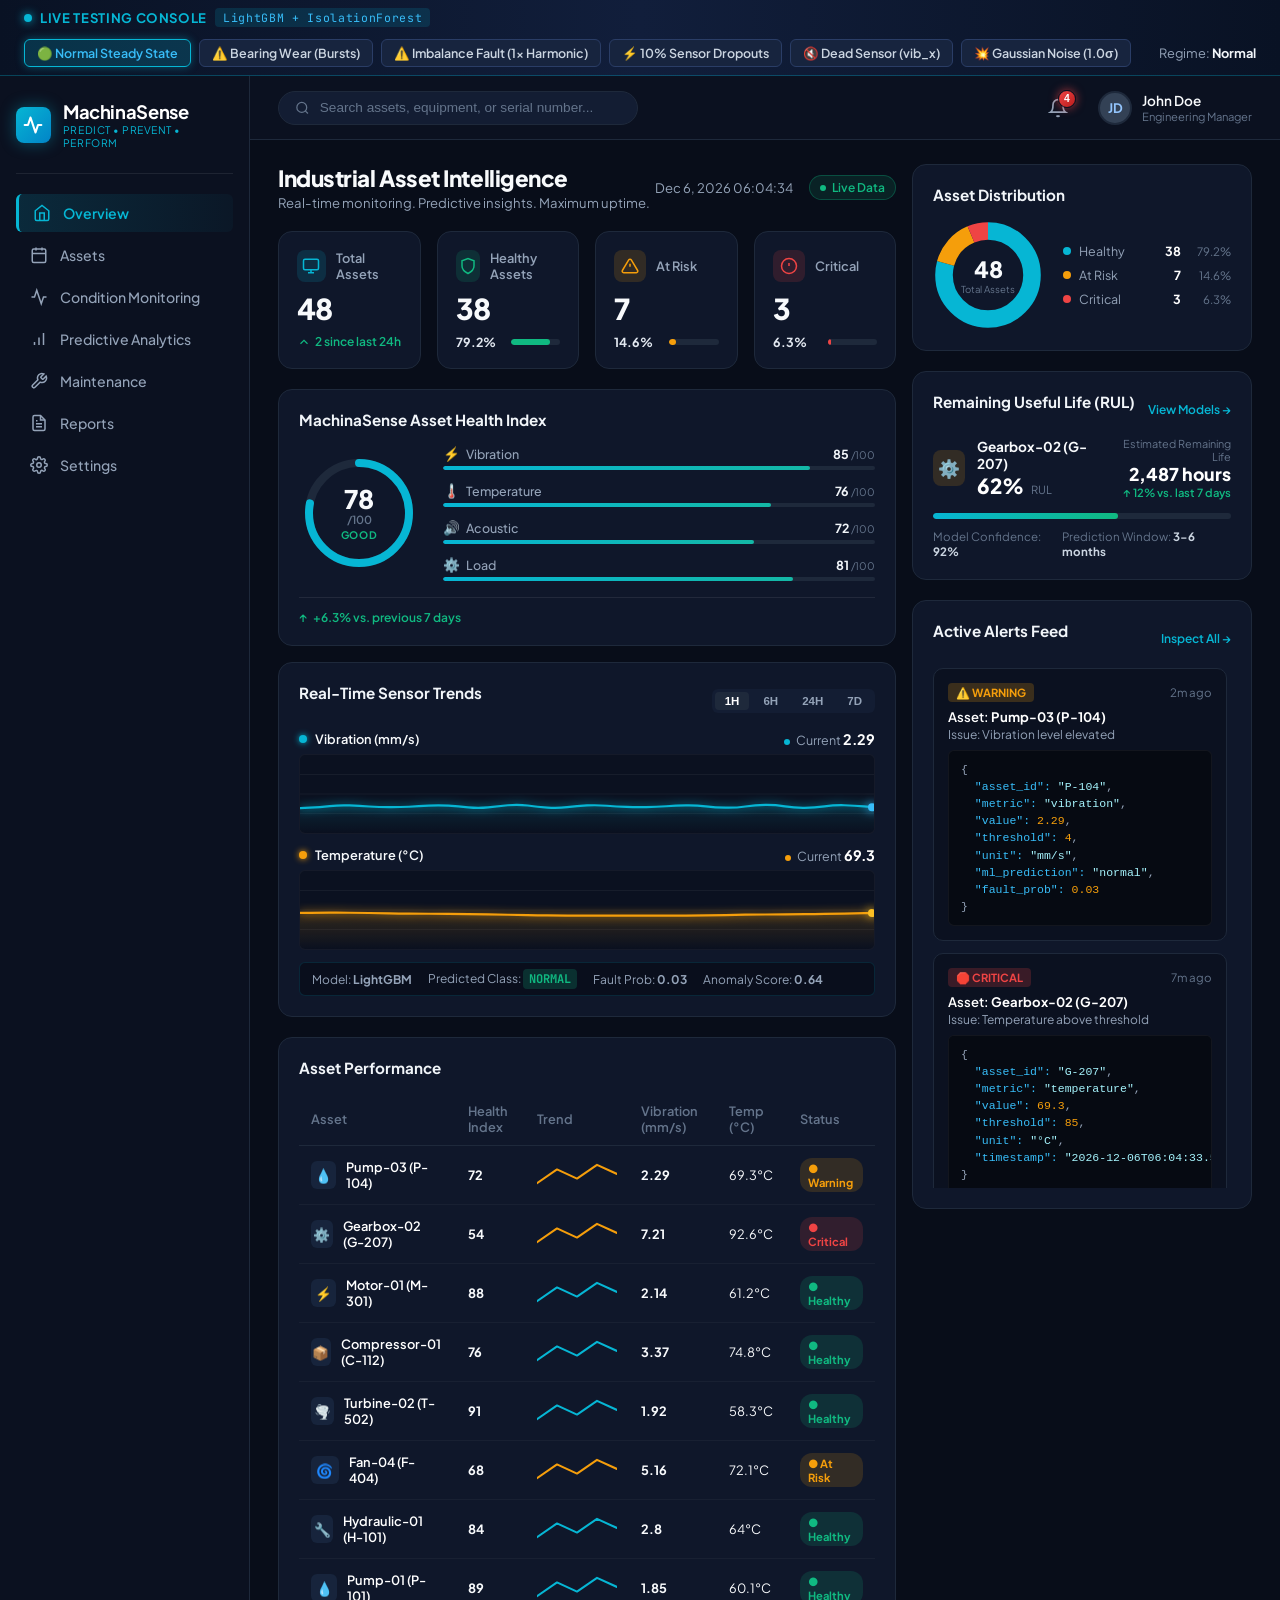
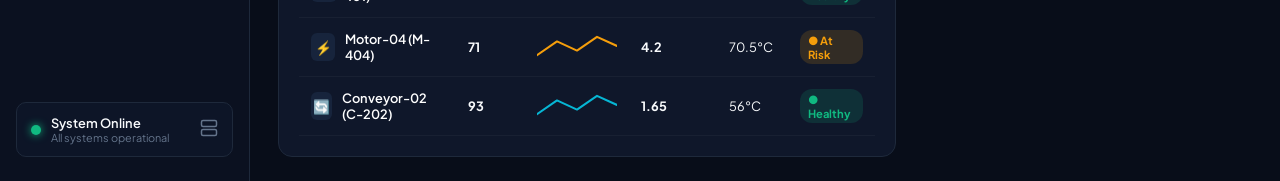
==== commit 5c13a56a: "feat: add full industrial asset intelligence dashboard and chaos testing console UI" ====
--- a/static/index.html
+++ b/static/index.html
@@ -99,9 +99,56 @@
         </div>
 
         <div class="user-controls">
-          <div class="notification-btn" id="btn-notifications">
-            <svg viewBox="0 0 24 24" fill="none" stroke="currentColor" stroke-width="2"><path d="M18 8A6 6 0 0 0 6 8c0 7-3 9-3 9h18s-3-2-3-9"></path><path d="M13.73 21a2 2 0 0 1-3.46 0"></path></svg>
-            <span class="notification-badge" id="badge-alert-count">3</span>
+          <div class="notification-wrapper" id="notification-wrapper">
+            <button class="notification-btn" id="btn-notifications" aria-label="Notifications" aria-expanded="false" aria-haspopup="true" title="Open Notifications & System Alerts">
+              <svg viewBox="0 0 24 24" fill="none" stroke="currentColor" stroke-width="2"><path d="M18 8A6 6 0 0 0 6 8c0 7-3 9-3 9h18s-3-2-3-9"></path><path d="M13.73 21a2 2 0 0 1-3.46 0"></path></svg>
+              <span class="notification-badge hidden" id="badge-alert-count">0</span>
+            </button>
+
+            <!-- Floating Notification Dropdown Popover -->
+            <div class="notification-dropdown" id="notification-dropdown" role="region" aria-label="System Notifications">
+              <!-- Dropdown Header -->
+              <div class="notif-dropdown-header">
+                <div class="notif-header-top">
+                  <div class="notif-title-area">
+                    <div class="notif-header-title">System Alerts</div>
+                    <span class="notif-live-pill"><span class="notif-live-dot"></span> Live</span>
+                  </div>
+                  <div class="notif-header-actions">
+                    <button class="notif-icon-btn" id="btn-sound-toggle" title="Toggle Alert Sound" aria-label="Toggle Sound">
+                      <svg class="sound-icon-on" width="14" height="14" viewBox="0 0 24 24" fill="none" stroke="currentColor" stroke-width="2"><polygon points="11 5 6 9 2 9 2 15 6 15 11 19 11 5"></polygon><path d="M15.54 8.46a5 5 0 0 1 0 7.07"></path><path d="M19.07 4.93a10 10 0 0 1 0 14.14"></path></svg>
+                      <svg class="sound-icon-off" style="display: none;" width="14" height="14" viewBox="0 0 24 24" fill="none" stroke="currentColor" stroke-width="2"><polygon points="11 5 6 9 2 9 2 15 6 15 11 19 11 5"></polygon><line x1="23" y1="9" x2="17" y2="15"></line><line x1="17" y1="9" x2="23" y2="15"></line></svg>
+                    </button>
+                    <button class="notif-text-btn" id="btn-mark-all-read" title="Mark all active alerts as read">
+                      <svg width="12" height="12" viewBox="0 0 24 24" fill="none" stroke="currentColor" stroke-width="2.5"><polyline points="20 6 9 17 4 12"></polyline></svg>
+                      <span>Mark all read</span>
+                    </button>
+                  </div>
+                </div>
+
+                <!-- Tabs Filter Row -->
+                <div class="notif-filter-tabs">
+                  <button class="notif-tab active" data-tab="all">All <span class="notif-tab-count" id="notif-cnt-all">0</span></button>
+                  <button class="notif-tab" data-tab="critical">Critical <span class="notif-tab-count" id="notif-cnt-critical">0</span></button>
+                  <button class="notif-tab" data-tab="warning">Warning <span class="notif-tab-count" id="notif-cnt-warning">0</span></button>
+                  <button class="notif-tab" data-tab="unread">Unread <span class="notif-tab-count" id="notif-cnt-unread">0</span></button>
+                </div>
+              </div>
+
+              <!-- Notifications Body List -->
+              <div class="notif-items-list" id="notif-items-list">
+                <!-- Dynamically populated notification cards -->
+              </div>
+
+              <!-- Footer -->
+              <div class="notif-dropdown-footer">
+                <a href="#condition" class="notif-footer-link" id="btn-notif-inspect-condition">
+                  <span>Inspect Condition Monitor</span>
+                  <svg width="12" height="12" viewBox="0 0 24 24" fill="none" stroke="currentColor" stroke-width="2"><polyline points="9 18 15 12 9 6"></polyline></svg>
+                </a>
+                <button class="notif-footer-action-btn" id="btn-clear-read" title="Clear acknowledged alerts from this list">Clear Read</button>
+              </div>
+            </div>
           </div>
 
           <div class="user-profile">
@@ -311,7 +358,7 @@
                 </div>
               </div>
 
-              <!-- Bottom Grid: Asset Performance & Distribution/RUL -->
+              <!-- Bottom Grid: Asset Performance -->
               <div class="bottom-grid">
                 <!-- Asset Performance Table -->
                 <div class="panel-card asset-perf-card">
@@ -334,88 +381,86 @@
                     </table>
                   </div>
                 </div>
-
-                <!-- Asset Distribution & RUL Column -->
-                <div class="dist-rul-col">
-                  <!-- Asset Distribution Donut -->
-                  <div class="panel-card asset-dist-card">
-                    <div class="panel-title">Asset Distribution</div>
-                    <div class="donut-wrap">
-                      <div class="donut-chart-box">
-                        <svg class="donut-svg" viewBox="0 0 100 100">
-                          <circle class="donut-segment seg-healthy" cx="50" cy="50" r="40" stroke-dasharray="199 251" stroke-dashoffset="0"></circle>
-                          <circle class="donut-segment seg-risk" cx="50" cy="50" r="40" stroke-dasharray="36 251" stroke-dashoffset="-199"></circle>
-                          <circle class="donut-segment seg-critical" cx="50" cy="50" r="40" stroke-dasharray="16 251" stroke-dashoffset="-235"></circle>
-                        </svg>
-                        <div class="donut-center-text">
-                          <div class="donut-number" id="donut-total">48</div>
-                          <div class="donut-label">Total Assets</div>
-                        </div>
+              </div>
+
+            </div>
+
+            <!-- Intelligence & Alerts Right Panel -->
+            <aside class="dashboard-right-col">
+              <!-- Asset Distribution Donut -->
+              <div class="panel-card asset-dist-card">
+                <div class="panel-title">Asset Distribution</div>
+                <div class="donut-wrap">
+                  <div class="donut-chart-box">
+                    <svg class="donut-svg" viewBox="0 0 100 100">
+                      <circle class="donut-segment seg-healthy" cx="50" cy="50" r="40" stroke-dasharray="199 251" stroke-dashoffset="0"></circle>
+                      <circle class="donut-segment seg-risk" cx="50" cy="50" r="40" stroke-dasharray="36 251" stroke-dashoffset="-199"></circle>
+                      <circle class="donut-segment seg-critical" cx="50" cy="50" r="40" stroke-dasharray="16 251" stroke-dashoffset="-235"></circle>
+                    </svg>
+                    <div class="donut-center-text">
+                      <div class="donut-number" id="donut-total">48</div>
+                      <div class="donut-label">Total Assets</div>
+                    </div>
+                  </div>
+
+                  <div class="donut-legend">
+                    <div class="legend-row">
+                      <span class="legend-bullet bullet-healthy"></span>
+                      <span class="legend-name">Healthy</span>
+                      <strong class="legend-count" id="legend-h-count">38</strong>
+                      <span class="legend-pct" id="legend-h-pct">79.2%</span>
+                    </div>
+                    <div class="legend-row">
+                      <span class="legend-bullet bullet-risk"></span>
+                      <span class="legend-name">At Risk</span>
+                      <strong class="legend-count" id="legend-r-count">7</strong>
+                      <span class="legend-pct" id="legend-r-pct">14.6%</span>
+                    </div>
+                    <div class="legend-row">
+                      <span class="legend-bullet bullet-critical"></span>
+                      <span class="legend-name">Critical</span>
+                      <strong class="legend-count" id="legend-c-count">3</strong>
+                      <span class="legend-pct" id="legend-c-pct">6.2%</span>
+                    </div>
+                  </div>
+                </div>
+              </div>
+
+              <!-- Remaining Useful Life (RUL) -->
+              <div class="panel-card rul-card">
+                <div class="rul-header">
+                  <div class="panel-title">Remaining Useful Life (RUL)</div>
+                  <a href="#predictive" class="view-all-link">View Models →</a>
+                </div>
+                <div class="rul-body">
+                  <div class="rul-asset-row">
+                    <div class="rul-icon-gear">⚙️</div>
+                    <div class="rul-asset-info">
+                      <div class="rul-asset-name" id="rul-asset-name">Gearbox-02 (G-207)</div>
+                      <div class="rul-metric">
+                        <span class="rul-pct-big" id="rul-pct-val">62%</span>
+                        <small>RUL</small>
                       </div>
-
-                      <div class="donut-legend">
-                        <div class="legend-row">
-                          <span class="legend-bullet bullet-healthy"></span>
-                          <span class="legend-name">Healthy</span>
-                          <strong class="legend-count" id="legend-h-count">38</strong>
-                          <span class="legend-pct" id="legend-h-pct">79.2%</span>
-                        </div>
-                        <div class="legend-row">
-                          <span class="legend-bullet bullet-risk"></span>
-                          <span class="legend-name">At Risk</span>
-                          <strong class="legend-count" id="legend-r-count">7</strong>
-                          <span class="legend-pct" id="legend-r-pct">14.6%</span>
-                        </div>
-                        <div class="legend-row">
-                          <span class="legend-bullet bullet-critical"></span>
-                          <span class="legend-name">Critical</span>
-                          <strong class="legend-count" id="legend-c-count">3</strong>
-                          <span class="legend-pct" id="legend-c-pct">6.2%</span>
-                        </div>
-                      </div>
-                    </div>
-                  </div>
-
-                  <!-- Remaining Useful Life (RUL) -->
-                  <div class="panel-card rul-card">
-                    <div class="rul-header">
-                      <div class="panel-title">Remaining Useful Life (RUL)</div>
-                      <a href="#predictive" class="view-all-link">View Models →</a>
-                    </div>
-                    <div class="rul-body">
-                      <div class="rul-asset-row">
-                        <div class="rul-icon-gear">⚙️</div>
-                        <div class="rul-asset-info">
-                          <div class="rul-asset-name" id="rul-asset-name">Gearbox-02 (G-207)</div>
-                          <div class="rul-metric">
-                            <span class="rul-pct-big" id="rul-pct-val">62%</span>
-                            <small>RUL</small>
-                          </div>
-                        </div>
-                        <div class="rul-estimate-box">
-                          <div class="rul-sub-label">Estimated Remaining Life</div>
-                          <div class="rul-hours" id="rul-hours-val">2,487 hours</div>
-                          <div class="rul-change-up">↑ 12% vs. last 7 days</div>
-                        </div>
-                      </div>
-
-                      <div class="rul-bar-track">
-                        <div class="rul-bar-fill" id="rul-bar-fill" style="width: 62%;"></div>
-                      </div>
-
-                      <div class="rul-footer-stats">
-                        <div>Model Confidence: <strong id="rul-confidence">92%</strong></div>
-                        <div>Prediction Window: <strong id="rul-window">3-6 months</strong></div>
-                      </div>
-                    </div>
-                  </div>
-                </div>
-              </div>
-
-            </div>
-
-            <!-- Active Alerts Feed Right Panel -->
-            <aside class="dashboard-right-col">
+                    </div>
+                    <div class="rul-estimate-box">
+                      <div class="rul-sub-label">Estimated Remaining Life</div>
+                      <div class="rul-hours" id="rul-hours-val">2,487 hours</div>
+                      <div class="rul-change-up">↑ 12% vs. last 7 days</div>
+                    </div>
+                  </div>
+
+                  <div class="rul-bar-track">
+                    <div class="rul-bar-fill" id="rul-bar-fill" style="width: 62%;"></div>
+                  </div>
+
+                  <div class="rul-footer-stats">
+                    <div>Model Confidence: <strong id="rul-confidence">92%</strong></div>
+                    <div>Prediction Window: <strong id="rul-window">3-6 months</strong></div>
+                  </div>
+                </div>
+              </div>
+
+              <!-- Active Alerts Feed -->
               <div class="panel-card alerts-feed-card">
                 <div class="alerts-feed-header">
                   <div class="panel-title">Active Alerts Feed</div>
@@ -1111,6 +1156,9 @@
     </main>
   </div>
 
+  <!-- Real-Time Floating Anomaly Toast Container -->
+  <div class="toast-container" id="toast-container" aria-live="polite"></div>
+
   <script src="app.js"></script>
 </body>
 </html>
--- a/static/style.css
+++ b/static/style.css
@@ -280,7 +280,7 @@
   justify-content: space-between;
   padding: 0 28px;
   position: relative;
-  z-index: 10;
+  z-index: 100;
 }
 
 .search-bar {
@@ -319,31 +319,706 @@
   gap: 20px;
 }
 
+/* ==========================================================================
+   Interactive Notification Center & Alerts Dropdown
+   ========================================================================== */
+.notification-wrapper {
+  position: relative;
+  display: flex;
+  align-items: center;
+}
+
 .notification-btn {
   position: relative;
   cursor: pointer;
+  background: transparent;
+  border: 1px solid transparent;
   color: var(--text-muted);
+  width: 40px;
+  height: 40px;
+  border-radius: 10px;
+  display: flex;
+  align-items: center;
+  justify-content: center;
+  transition: all 0.2s cubic-bezier(0.16, 1, 0.3, 1);
+}
+
+.notification-btn:hover {
+  color: #fff;
+  background-color: rgba(255, 255, 255, 0.08);
+  border-color: rgba(255, 255, 255, 0.12);
+}
+
+.notification-btn.active,
+.notification-btn:focus-visible {
+  color: var(--color-cyan);
+  background-color: rgba(6, 182, 212, 0.14);
+  border-color: rgba(6, 182, 212, 0.35);
+  box-shadow: 0 0 16px rgba(6, 182, 212, 0.25);
+  outline: none;
 }
 
 .notification-btn svg {
   width: 20px;
   height: 20px;
+  transition: transform 0.2s ease;
+}
+
+.notification-btn:hover svg {
+  transform: scale(1.08);
+}
+
+/* Bell ring micro-animation */
+@keyframes bellSwing {
+  0% { transform: rotate(0); }
+  15% { transform: rotate(14deg); }
+  30% { transform: rotate(-14deg); }
+  45% { transform: rotate(10deg); }
+  60% { transform: rotate(-8deg); }
+  75% { transform: rotate(4deg); }
+  100% { transform: rotate(0); }
+}
+
+.notification-btn.has-new-alert svg {
+  animation: bellSwing 0.8s cubic-bezier(0.36, 0.07, 0.19, 0.97) both;
 }
 
 .notification-badge {
   position: absolute;
-  top: -6px;
-  right: -6px;
-  background-color: var(--color-red);
-  color: #fff;
+  top: 1px;
+  right: 1px;
+  background: linear-gradient(135deg, #ef4444 0%, #b91c1c 100%);
+  color: #ffffff;
   font-size: 0.65rem;
   font-weight: 700;
-  width: 16px;
-  height: 16px;
+  min-width: 18px;
+  height: 18px;
+  padding: 0 4px;
+  border-radius: 9px;
+  display: flex;
+  align-items: center;
+  justify-content: center;
+  box-shadow: 0 0 10px rgba(239, 68, 68, 0.7);
+  border: 1.5px solid var(--bg-sidebar);
+  transition: transform 0.25s cubic-bezier(0.34, 1.56, 0.64, 1), opacity 0.2s ease;
+  pointer-events: none;
+}
+
+.notification-badge.pulse {
+  animation: badgeAlertPulse 2s infinite cubic-bezier(0.4, 0, 0.6, 1);
+}
+
+@keyframes badgeAlertPulse {
+  0%, 100% { transform: scale(1); box-shadow: 0 0 8px rgba(239, 68, 68, 0.6); }
+  50% { transform: scale(1.15); box-shadow: 0 0 16px rgba(239, 68, 68, 0.95); }
+}
+
+.notification-badge.hidden {
+  opacity: 0;
+  transform: scale(0);
+  pointer-events: none;
+}
+
+/* Floating Notification Dropdown Popover */
+.notification-dropdown {
+  position: absolute;
+  top: calc(100% + 12px);
+  right: -6px;
+  width: 440px;
+  max-width: calc(100vw - 32px);
+  max-height: 580px;
+  background: rgba(15, 23, 42, 0.96);
+  backdrop-filter: blur(24px);
+  -webkit-backdrop-filter: blur(24px);
+  border: 1px solid rgba(255, 255, 255, 0.14);
+  border-radius: 14px;
+  box-shadow: 0 25px 60px -15px rgba(0, 0, 0, 0.8), 0 0 0 1px rgba(255, 255, 255, 0.06);
+  z-index: 1000;
+  display: flex;
+  flex-direction: column;
+  transform-origin: top right;
+  opacity: 0;
+  visibility: hidden;
+  transform: scale(0.96) translateY(-8px);
+  transition: opacity 0.2s cubic-bezier(0.16, 1, 0.3, 1), transform 0.2s cubic-bezier(0.16, 1, 0.3, 1), visibility 0.2s;
+  pointer-events: none;
+  overflow: hidden;
+}
+
+.notification-dropdown.open {
+  opacity: 1;
+  visibility: visible;
+  transform: scale(1) translateY(0);
+  pointer-events: auto;
+}
+
+.notification-dropdown::before {
+  content: '';
+  position: absolute;
+  top: -6px;
+  right: 18px;
+  width: 12px;
+  height: 12px;
+  background: rgba(15, 23, 42, 0.98);
+  border-top: 1px solid rgba(255, 255, 255, 0.14);
+  border-left: 1px solid rgba(255, 255, 255, 0.14);
+  transform: rotate(45deg);
+  z-index: 1;
+}
+
+.notif-dropdown-header {
+  padding: 14px 16px 10px 16px;
+  border-bottom: 1px solid rgba(255, 255, 255, 0.08);
+  background: rgba(11, 17, 32, 0.7);
+  position: relative;
+  z-index: 2;
+}
+
+.notif-header-top {
+  display: flex;
+  align-items: center;
+  justify-content: space-between;
+  margin-bottom: 12px;
+}
+
+.notif-title-area {
+  display: flex;
+  align-items: center;
+  gap: 8px;
+}
+
+.notif-header-title {
+  font-size: 0.95rem;
+  font-weight: 700;
+  color: #fff;
+  letter-spacing: -0.01em;
+}
+
+.notif-live-pill {
+  display: inline-flex;
+  align-items: center;
+  gap: 5px;
+  font-size: 0.68rem;
+  font-weight: 600;
+  text-transform: uppercase;
+  letter-spacing: 0.05em;
+  color: var(--color-cyan);
+  background: rgba(6, 182, 212, 0.12);
+  padding: 2px 7px;
+  border-radius: 10px;
+  border: 1px solid rgba(6, 182, 212, 0.25);
+}
+
+.notif-live-dot {
+  width: 6px;
+  height: 6px;
   border-radius: 50%;
-  display: flex;
-  align-items: center;
+  background: var(--color-cyan);
+  animation: notifLiveDotPulse 1.8s infinite;
+}
+
+@keyframes notifLiveDotPulse {
+  0%, 100% { opacity: 1; transform: scale(1); }
+  50% { opacity: 0.3; transform: scale(0.7); }
+}
+
+.notif-header-actions {
+  display: flex;
+  align-items: center;
+  gap: 6px;
+}
+
+.notif-icon-btn,
+.notif-text-btn {
+  background: rgba(255, 255, 255, 0.06);
+  border: 1px solid rgba(255, 255, 255, 0.1);
+  border-radius: 6px;
+  color: var(--text-muted);
+  cursor: pointer;
+  padding: 4px 8px;
+  font-size: 0.72rem;
+  font-weight: 500;
+  display: inline-flex;
+  align-items: center;
+  gap: 5px;
+  transition: all 0.15s ease;
+}
+
+.notif-icon-btn {
+  width: 28px;
+  height: 28px;
+  padding: 0;
   justify-content: center;
+}
+
+.notif-icon-btn:hover,
+.notif-text-btn:hover {
+  background: rgba(255, 255, 255, 0.12);
+  color: #fff;
+  border-color: rgba(255, 255, 255, 0.22);
+}
+
+.notif-filter-tabs {
+  display: flex;
+  gap: 6px;
+}
+
+.notif-tab {
+  background: transparent;
+  border: 1px solid transparent;
+  border-radius: 6px;
+  padding: 4px 10px;
+  font-size: 0.74rem;
+  font-weight: 600;
+  color: var(--text-dim);
+  cursor: pointer;
+  transition: all 0.15s ease;
+  display: inline-flex;
+  align-items: center;
+  gap: 4px;
+}
+
+.notif-tab:hover {
+  color: var(--text-muted);
+  background: rgba(255, 255, 255, 0.05);
+}
+
+.notif-tab.active {
+  background: rgba(6, 182, 212, 0.14);
+  color: var(--color-cyan);
+  border-color: rgba(6, 182, 212, 0.3);
+}
+
+.notif-tab-count {
+  font-size: 0.68rem;
+  font-weight: 700;
+  padding: 1px 5px;
+  border-radius: 8px;
+  background: rgba(255, 255, 255, 0.08);
+  color: inherit;
+}
+
+.notif-tab.active .notif-tab-count {
+  background: rgba(6, 182, 212, 0.25);
+}
+
+/* Items List */
+.notif-items-list {
+  flex: 1;
+  overflow-y: auto;
+  max-height: 380px;
+  padding: 10px;
+  display: flex;
+  flex-direction: column;
+  gap: 8px;
+}
+
+.notif-items-list::-webkit-scrollbar {
+  width: 6px;
+}
+
+.notif-items-list::-webkit-scrollbar-track {
+  background: rgba(0, 0, 0, 0.1);
+}
+
+.notif-items-list::-webkit-scrollbar-thumb {
+  background: rgba(255, 255, 255, 0.15);
+  border-radius: 3px;
+}
+
+.notif-item {
+  background: rgba(30, 41, 59, 0.4);
+  border: 1px solid rgba(255, 255, 255, 0.08);
+  border-left: 3px solid var(--color-cyan);
+  border-radius: 8px;
+  padding: 10px 12px;
+  transition: background 0.15s ease, border-color 0.15s ease, opacity 0.15s ease;
+  position: relative;
+}
+
+.notif-item:hover {
+  background: rgba(30, 41, 59, 0.7);
+}
+
+.notif-item.critical {
+  border-left-color: var(--color-red);
+  background: rgba(239, 68, 68, 0.07);
+}
+
+.notif-item.critical:hover {
+  background: rgba(239, 68, 68, 0.12);
+}
+
+.notif-item.warning {
+  border-left-color: var(--color-amber);
+  background: rgba(245, 158, 11, 0.06);
+}
+
+.notif-item.warning:hover {
+  background: rgba(245, 158, 11, 0.1);
+}
+
+.notif-item.read {
+  opacity: 0.65;
+  border-left-color: var(--text-dim);
+  background: rgba(15, 23, 42, 0.35);
+}
+
+.notif-item.read:hover {
+  opacity: 0.95;
+}
+
+.notif-item-top {
+  display: flex;
+  align-items: center;
+  justify-content: space-between;
+  margin-bottom: 5px;
+}
+
+.notif-item-badges {
+  display: flex;
+  align-items: center;
+  gap: 6px;
+}
+
+.notif-severity-badge {
+  font-size: 0.68rem;
+  font-weight: 700;
+  padding: 1px 6px;
+  border-radius: 4px;
+  display: inline-flex;
+  align-items: center;
+  gap: 3px;
+}
+
+.notif-severity-badge.critical {
+  background: rgba(239, 68, 68, 0.2);
+  color: #fca5a5;
+  border: 1px solid rgba(239, 68, 68, 0.35);
+}
+
+.notif-severity-badge.warning {
+  background: rgba(245, 158, 11, 0.2);
+  color: #fcd34d;
+  border: 1px solid rgba(245, 158, 11, 0.35);
+}
+
+.notif-severity-badge.info {
+  background: rgba(6, 182, 212, 0.2);
+  color: #7dd3fc;
+  border: 1px solid rgba(6, 182, 212, 0.35);
+}
+
+.notif-unread-dot {
+  width: 7px;
+  height: 7px;
+  border-radius: 50%;
+  background: var(--color-cyan);
+  box-shadow: 0 0 6px var(--color-cyan);
+  display: inline-block;
+}
+
+.notif-item-time {
+  font-size: 0.7rem;
+  color: var(--text-dim);
+  font-variant-numeric: tabular-nums;
+}
+
+.notif-item-asset {
+  font-size: 0.82rem;
+  font-weight: 600;
+  color: #fff;
+  margin-bottom: 3px;
+  display: flex;
+  align-items: center;
+  gap: 6px;
+}
+
+.notif-item-issue {
+  font-size: 0.77rem;
+  color: var(--text-muted);
+  line-height: 1.4;
+  margin-bottom: 8px;
+}
+
+.notif-item-actions {
+  display: flex;
+  align-items: center;
+  justify-content: space-between;
+  padding-top: 6px;
+  border-top: 1px solid rgba(255, 255, 255, 0.05);
+}
+
+.notif-action-primary {
+  background: transparent;
+  border: none;
+  color: var(--color-cyan);
+  font-size: 0.72rem;
+  font-weight: 600;
+  cursor: pointer;
+  display: inline-flex;
+  align-items: center;
+  gap: 4px;
+  padding: 3px 6px;
+  border-radius: 4px;
+  transition: all 0.15s ease;
+}
+
+.notif-action-primary:hover {
+  background: rgba(6, 182, 212, 0.16);
+  color: #fff;
+}
+
+.notif-item-btn-group {
+  display: flex;
+  align-items: center;
+  gap: 6px;
+}
+
+.notif-btn-sub {
+  background: transparent;
+  border: 1px solid rgba(255, 255, 255, 0.08);
+  border-radius: 4px;
+  color: var(--text-dim);
+  padding: 2px 7px;
+  font-size: 0.68rem;
+  cursor: pointer;
+  transition: all 0.15s ease;
+  display: inline-flex;
+  align-items: center;
+  gap: 3px;
+}
+
+.notif-btn-sub:hover {
+  color: #fff;
+  border-color: rgba(255, 255, 255, 0.2);
+  background: rgba(255, 255, 255, 0.05);
+}
+
+.notif-btn-sub.dismiss-btn:hover {
+  color: #fca5a5;
+  border-color: rgba(239, 68, 68, 0.3);
+  background: rgba(239, 68, 68, 0.1);
+}
+
+.notif-payload-drawer {
+  background: rgba(8, 13, 25, 0.9);
+  border: 1px solid var(--border-card);
+  border-radius: 6px;
+  padding: 8px 10px;
+  margin-top: 6px;
+  font-family: var(--font-mono);
+  font-size: 0.7rem;
+  color: #94a3b8;
+  max-height: 120px;
+  overflow-y: auto;
+  line-height: 1.45;
+}
+
+/* Empty State */
+.notif-empty-state {
+  padding: 36px 20px;
+  text-align: center;
+  display: flex;
+  flex-direction: column;
+  align-items: center;
+  gap: 8px;
+}
+
+.notif-empty-icon {
+  width: 44px;
+  height: 44px;
+  border-radius: 50%;
+  background: rgba(16, 185, 129, 0.12);
+  border: 1px solid rgba(16, 185, 129, 0.25);
+  display: flex;
+  align-items: center;
+  justify-content: center;
+  color: var(--color-green);
+  margin-bottom: 4px;
+}
+
+.notif-empty-title {
+  color: #fff;
+  font-size: 0.88rem;
+  font-weight: 600;
+}
+
+.notif-empty-desc {
+  color: var(--text-dim);
+  font-size: 0.74rem;
+  max-width: 280px;
+  line-height: 1.4;
+}
+
+/* Dropdown Footer */
+.notif-dropdown-footer {
+  padding: 10px 16px;
+  border-top: 1px solid rgba(255, 255, 255, 0.08);
+  background: rgba(11, 17, 32, 0.7);
+  display: flex;
+  align-items: center;
+  justify-content: space-between;
+}
+
+.notif-footer-link {
+  color: var(--color-cyan);
+  font-size: 0.75rem;
+  font-weight: 600;
+  text-decoration: none;
+  display: inline-flex;
+  align-items: center;
+  gap: 4px;
+  transition: color 0.15s ease;
+}
+
+.notif-footer-link:hover {
+  color: #fff;
+  text-decoration: underline;
+}
+
+.notif-footer-action-btn {
+  background: transparent;
+  border: none;
+  color: var(--text-dim);
+  font-size: 0.72rem;
+  cursor: pointer;
+  transition: color 0.15s ease;
+}
+
+.notif-footer-action-btn:hover {
+  color: var(--text-muted);
+}
+
+/* ==========================================================================
+   Real-Time Floating Toast Notifications
+   ========================================================================== */
+.toast-container {
+  position: fixed;
+  top: 20px;
+  right: 20px;
+  z-index: 99999;
+  display: flex;
+  flex-direction: column;
+  gap: 10px;
+  pointer-events: none;
+}
+
+.toast-item {
+  pointer-events: auto;
+  width: 380px;
+  max-width: calc(100vw - 40px);
+  background: rgba(15, 23, 42, 0.95);
+  backdrop-filter: blur(16px);
+  -webkit-backdrop-filter: blur(16px);
+  border: 1px solid rgba(255, 255, 255, 0.14);
+  border-left: 4px solid var(--color-cyan);
+  border-radius: 10px;
+  padding: 12px 14px;
+  box-shadow: 0 20px 40px -10px rgba(0, 0, 0, 0.7), 0 0 0 1px rgba(255, 255, 255, 0.06);
+  display: flex;
+  gap: 12px;
+  align-items: flex-start;
+  animation: toastSlideIn 0.35s cubic-bezier(0.16, 1, 0.3, 1) forwards;
+  transition: transform 0.25s ease, opacity 0.25s ease;
+}
+
+.toast-item.critical {
+  border-left-color: var(--color-red);
+  background: rgba(26, 16, 26, 0.95);
+}
+
+.toast-item.warning {
+  border-left-color: var(--color-amber);
+}
+
+.toast-item.hide {
+  transform: translateX(110%);
+  opacity: 0;
+}
+
+@keyframes toastSlideIn {
+  from {
+    opacity: 0;
+    transform: translateX(100%) scale(0.95);
+  }
+  to {
+    opacity: 1;
+    transform: translateX(0) scale(1);
+  }
+}
+
+.toast-icon-wrap {
+  font-size: 1.25rem;
+  line-height: 1;
+  padding-top: 2px;
+}
+
+.toast-content {
+  flex: 1;
+  min-width: 0;
+}
+
+.toast-title {
+  font-size: 0.82rem;
+  font-weight: 700;
+  color: #fff;
+  margin-bottom: 2px;
+}
+
+.toast-message {
+  font-size: 0.75rem;
+  color: var(--text-muted);
+  line-height: 1.35;
+  margin-bottom: 8px;
+  word-break: break-word;
+}
+
+.toast-actions {
+  display: flex;
+  gap: 8px;
+}
+
+.toast-btn {
+  background: rgba(255, 255, 255, 0.08);
+  border: 1px solid rgba(255, 255, 255, 0.12);
+  border-radius: 5px;
+  color: #fff;
+  font-size: 0.7rem;
+  font-weight: 600;
+  padding: 3px 8px;
+  cursor: pointer;
+  transition: all 0.15s ease;
+}
+
+.toast-btn-inspect {
+  background: rgba(6, 182, 212, 0.2);
+  border-color: rgba(6, 182, 212, 0.4);
+  color: var(--color-cyan);
+}
+
+.toast-btn-inspect:hover {
+  background: rgba(6, 182, 212, 0.35);
+  color: #fff;
+}
+
+.toast-btn-dismiss:hover {
+  background: rgba(255, 255, 255, 0.16);
+}
+
+.toast-close {
+  background: transparent;
+  border: none;
+  color: var(--text-dim);
+  font-size: 1.1rem;
+  line-height: 1;
+  cursor: pointer;
+  padding: 0 2px;
+  transition: color 0.15s ease;
+}
+
+.toast-close:hover {
+  color: #fff;
 }
 
 .user-profile {
@@ -398,6 +1073,7 @@
 .dashboard-right-col {
   display: flex;
   flex-direction: column;
+  gap: 20px;
   min-width: 0;
 }
 
@@ -469,8 +1145,10 @@
 }
 
 .kpi-card:hover {
-  transform: translateY(-2px);
-  border-color: rgba(6, 182, 212, 0.3);
+  transform: translateY(-3px);
+  border-color: rgba(6, 182, 212, 0.4);
+  box-shadow: 0 10px 24px -4px rgba(0, 0, 0, 0.45), 0 0 14px rgba(6, 182, 212, 0.15);
+  animation: cardVibrate 0.35s ease-in-out;
 }
 
 .kpi-header {
@@ -560,8 +1238,24 @@
    ========================================================================== */
 .middle-grid {
   display: grid;
-  grid-template-columns: 380px 1fr;
+  grid-template-columns: minmax(300px, 360px) minmax(0, 1fr);
   gap: 16px;
+  min-width: 0;
+}
+
+.health-index-card,
+.sensor-trends-card {
+  min-width: 0;
+}
+
+/* Card Interactive Vibration & Elevation Haptic Animation */
+@keyframes cardVibrate {
+  0% { transform: translateY(0) rotate(0deg); }
+  20% { transform: translateY(-2px) rotate(-0.35deg); }
+  40% { transform: translateY(-3px) rotate(0.35deg); }
+  60% { transform: translateY(-2.5px) rotate(-0.2deg); }
+  80% { transform: translateY(-3px) rotate(0.2deg); }
+  100% { transform: translateY(-3px) rotate(0deg); }
 }
 
 .panel-card {
@@ -571,6 +1265,16 @@
   padding: 20px;
   display: flex;
   flex-direction: column;
+  transition: transform 0.25s cubic-bezier(0.16, 1, 0.3, 1),
+              border-color 0.25s ease,
+              box-shadow 0.25s ease;
+}
+
+.panel-card:hover {
+  transform: translateY(-3px);
+  border-color: rgba(6, 182, 212, 0.4);
+  box-shadow: 0 10px 28px -6px rgba(0, 0, 0, 0.5), 0 0 16px rgba(6, 182, 212, 0.16);
+  animation: cardVibrate 0.35s ease-in-out;
 }
 
 .panel-title {
@@ -836,9 +1540,14 @@
    Bottom Grid
    ========================================================================== */
 .bottom-grid {
-  display: grid;
-  grid-template-columns: 1fr 380px;
-  gap: 16px;
+  display: block;
+  width: 100%;
+  min-width: 0;
+}
+
+.asset-perf-card {
+  width: 100%;
+  min-width: 0;
 }
 
 /* Table */
@@ -1101,6 +1810,23 @@
   display: flex;
   flex-direction: column;
   gap: 12px;
+  max-height: 520px;
+  overflow-y: auto;
+  padding-right: 4px;
+}
+
+.alerts-list::-webkit-scrollbar {
+  width: 5px;
+}
+.alerts-list::-webkit-scrollbar-track {
+  background: transparent;
+}
+.alerts-list::-webkit-scrollbar-thumb {
+  background: #1e293b;
+  border-radius: 4px;
+}
+.alerts-list::-webkit-scrollbar-thumb:hover {
+  background: #334155;
 }
 
 .alert-card {
@@ -1702,3 +2428,58 @@
   accent-color: var(--color-cyan);
 }
 
+/* ==========================================================================
+   Responsive Breakpoints & Layout Adaptations
+   ========================================================================== */
+@media (max-width: 1360px) {
+  .dashboard-columns {
+    grid-template-columns: minmax(0, 1fr) 340px;
+    gap: 16px;
+  }
+  .middle-grid {
+    grid-template-columns: 1fr;
+    gap: 16px;
+  }
+}
+
+@media (max-width: 1100px) {
+  .dashboard-columns {
+    grid-template-columns: 1fr;
+    gap: 20px;
+  }
+  .dashboard-right-col {
+    display: grid;
+    grid-template-columns: repeat(auto-fit, minmax(320px, 1fr));
+    gap: 16px;
+  }
+  .dashboard-right-col .alerts-feed-card {
+    grid-column: 1 / -1;
+  }
+  .kpi-grid {
+    grid-template-columns: repeat(2, 1fr);
+  }
+}
+
+@media (max-width: 768px) {
+  .app-layout {
+    flex-direction: column;
+  }
+  .sidebar {
+    width: 100%;
+    padding: 16px;
+  }
+  .content-body {
+    padding: 16px;
+  }
+  .middle-grid {
+    grid-template-columns: 1fr;
+  }
+  .dashboard-right-col {
+    grid-template-columns: 1fr;
+  }
+  .kpi-grid {
+    grid-template-columns: 1fr;
+  }
+}
+
+
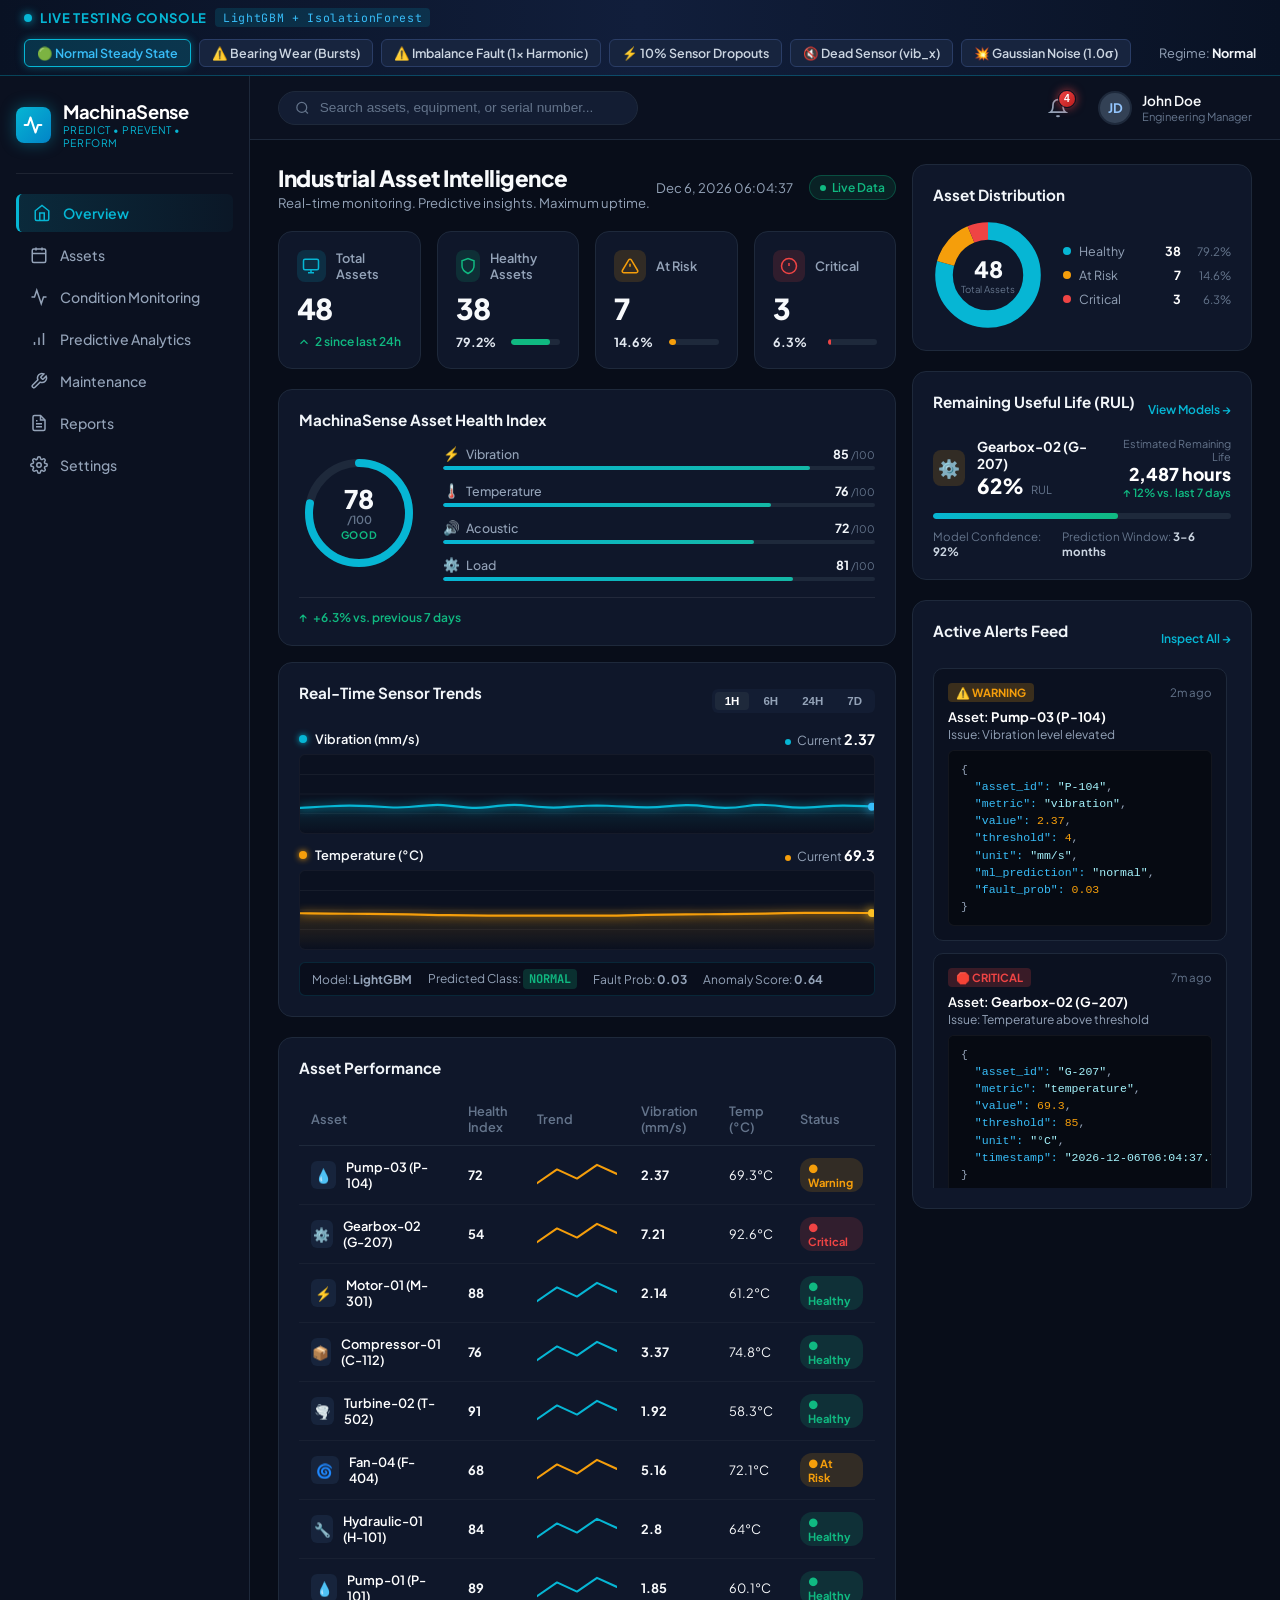
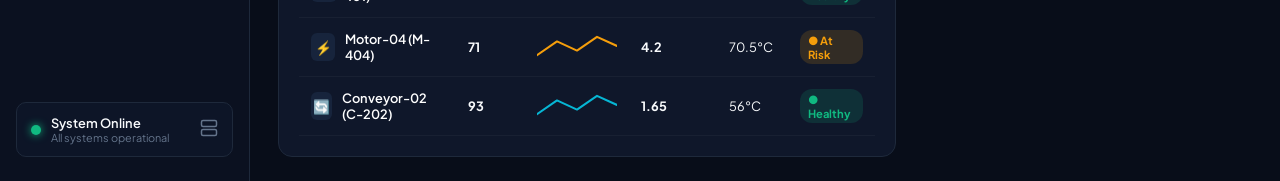
==== commit bf29dd44: "feat: add comprehensive MachinaSense industrial intelligence dashboard UI and static assets" ====
--- a/static/index.html
+++ b/static/index.html
@@ -115,9 +115,9 @@
                     <span class="notif-live-pill"><span class="notif-live-dot"></span> Live</span>
                   </div>
                   <div class="notif-header-actions">
-                    <button class="notif-icon-btn" id="btn-sound-toggle" title="Toggle Alert Sound" aria-label="Toggle Sound">
-                      <svg class="sound-icon-on" width="14" height="14" viewBox="0 0 24 24" fill="none" stroke="currentColor" stroke-width="2"><polygon points="11 5 6 9 2 9 2 15 6 15 11 19 11 5"></polygon><path d="M15.54 8.46a5 5 0 0 1 0 7.07"></path><path d="M19.07 4.93a10 10 0 0 1 0 14.14"></path></svg>
-                      <svg class="sound-icon-off" style="display: none;" width="14" height="14" viewBox="0 0 24 24" fill="none" stroke="currentColor" stroke-width="2"><polygon points="11 5 6 9 2 9 2 15 6 15 11 19 11 5"></polygon><line x1="23" y1="9" x2="17" y2="15"></line><line x1="17" y1="9" x2="23" y2="15"></line></svg>
+                    <button class="notif-icon-btn" id="btn-sound-toggle" title="Enable Alert Sound (Muted)" aria-label="Toggle Sound">
+                      <svg class="sound-icon-on" style="display: none;" width="14" height="14" viewBox="0 0 24 24" fill="none" stroke="currentColor" stroke-width="2"><polygon points="11 5 6 9 2 9 2 15 6 15 11 19 11 5"></polygon><path d="M15.54 8.46a5 5 0 0 1 0 7.07"></path><path d="M19.07 4.93a10 10 0 0 1 0 14.14"></path></svg>
+                      <svg class="sound-icon-off" width="14" height="14" viewBox="0 0 24 24" fill="none" stroke="currentColor" stroke-width="2"><polygon points="11 5 6 9 2 9 2 15 6 15 11 19 11 5"></polygon><line x1="23" y1="9" x2="17" y2="15"></line><line x1="17" y1="9" x2="23" y2="15"></line></svg>
                     </button>
                     <button class="notif-text-btn" id="btn-mark-all-read" title="Mark all active alerts as read">
                       <svg width="12" height="12" viewBox="0 0 24 24" fill="none" stroke="currentColor" stroke-width="2.5"><polyline points="20 6 9 17 4 12"></polyline></svg>
--- a/static/style.css
+++ b/static/style.css
@@ -894,14 +894,7 @@
    Real-Time Floating Toast Notifications
    ========================================================================== */
 .toast-container {
-  position: fixed;
-  top: 20px;
-  right: 20px;
-  z-index: 99999;
-  display: flex;
-  flex-direction: column;
-  gap: 10px;
-  pointer-events: none;
+  display: none !important;
 }
 
 .toast-item {
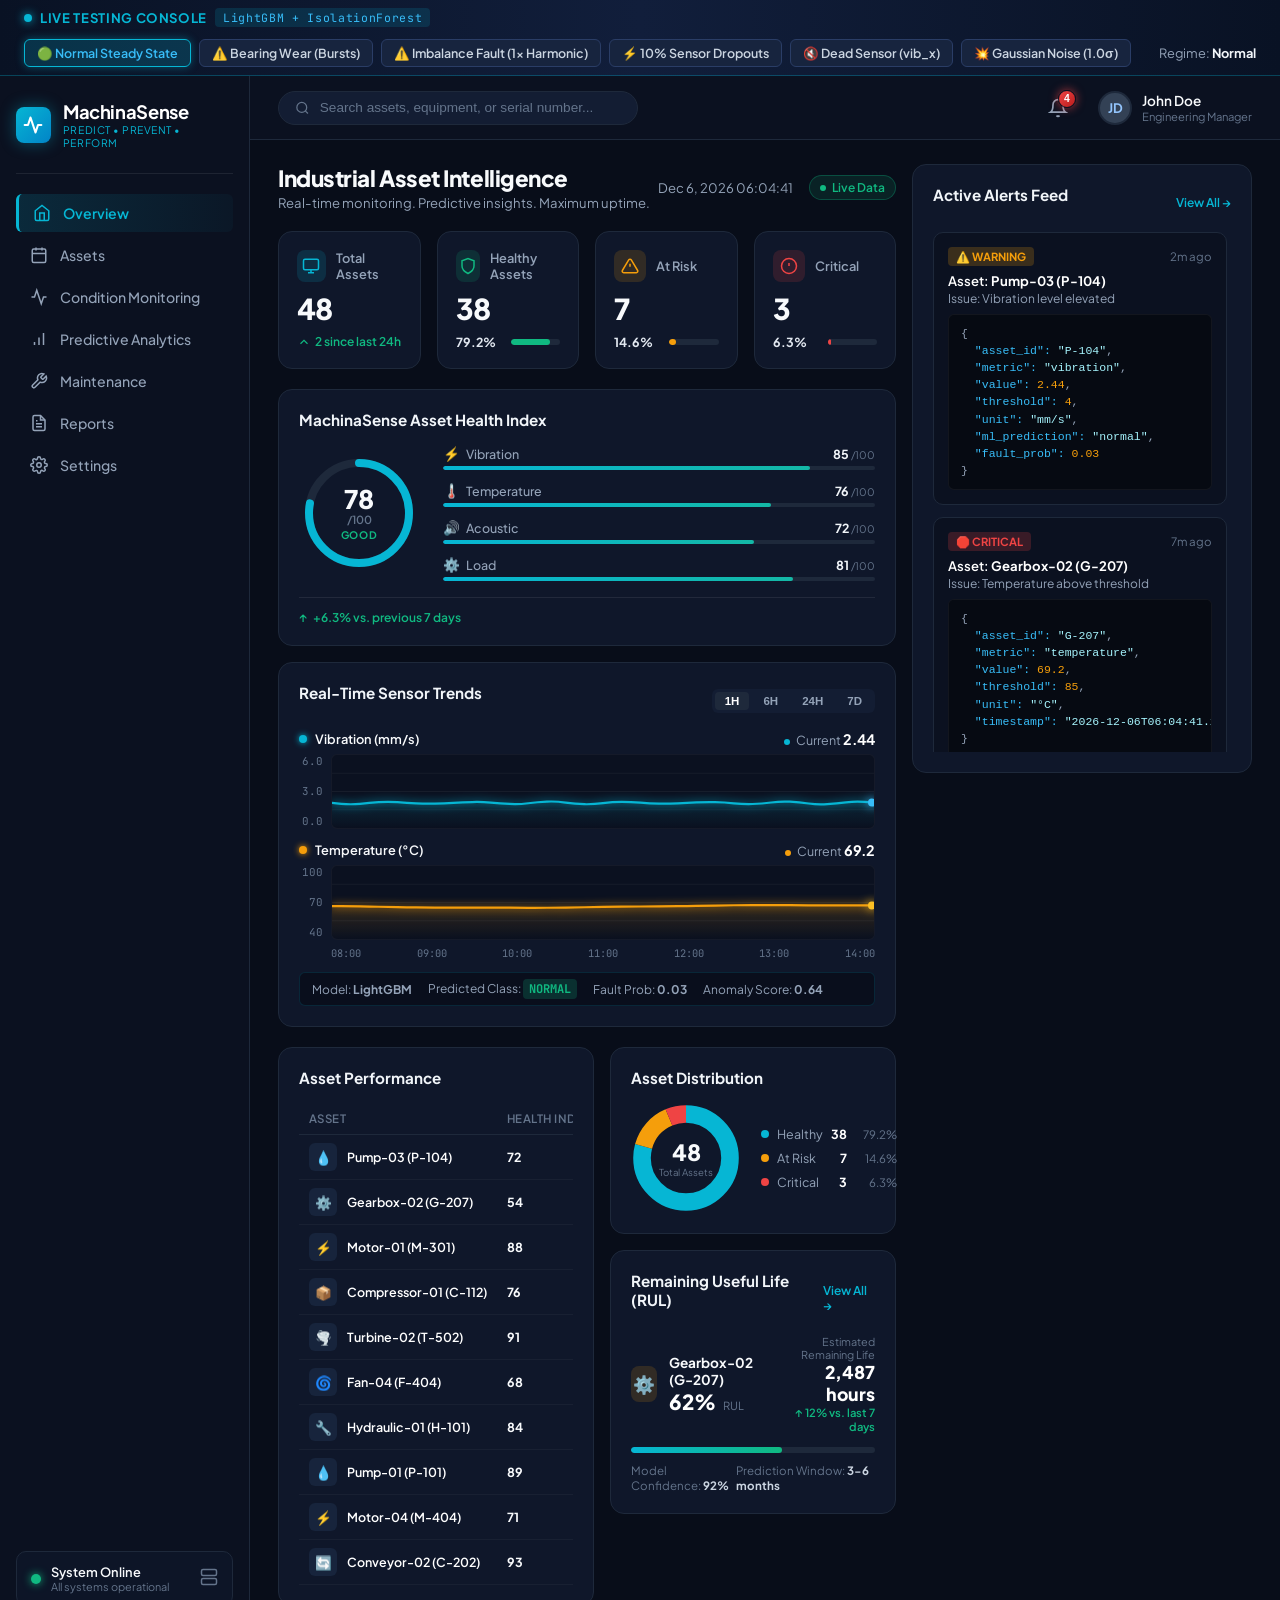
==== commit 806b8d34: "feat: add web frontend interface and backend server for MachinaSense industrial asset intelligence p" ====
--- a/static/index.html
+++ b/static/index.html
@@ -8,7 +8,7 @@
   <link rel="preconnect" href="https://fonts.googleapis.com">
   <link rel="preconnect" href="https://fonts.gstatic.com" crossorigin>
   <link href="https://fonts.googleapis.com/css2?family=Plus+Jakarta+Sans:wght@400;500;600;700;800&family=JetBrains+Mono:wght@400;500;600&display=swap" rel="stylesheet">
-  <link rel="stylesheet" href="style.css">
+  <link rel="stylesheet" href="style.css?v=3.1.0">
 </head>
 <body>
   <!-- Interactive Chaos Control Banner -->
@@ -317,6 +317,7 @@
                   </div>
 
                   <!-- Vibration Trend -->
+                  <!-- Vibration Trend -->
                   <div class="trend-section">
                     <div class="trend-meta">
                       <div class="trend-label">
@@ -327,8 +328,15 @@
                         <span class="pulse-dot"></span> Current <strong id="trend-vib-curr">2.48</strong>
                       </div>
                     </div>
-                    <div class="chart-canvas-container">
-                      <canvas id="canvas-vibration" width="600" height="90"></canvas>
+                    <div class="chart-with-y-axis">
+                      <div class="y-axis-labels">
+                        <span>6.0</span>
+                        <span>3.0</span>
+                        <span>0.0</span>
+                      </div>
+                      <div class="chart-canvas-container">
+                        <canvas id="canvas-vibration" width="600" height="75"></canvas>
+                      </div>
                     </div>
                   </div>
 
@@ -343,8 +351,24 @@
                         <span class="pulse-dot-amber"></span> Current <strong id="trend-temp-curr">68.4</strong>
                       </div>
                     </div>
-                    <div class="chart-canvas-container">
-                      <canvas id="canvas-temperature" width="600" height="90"></canvas>
+                    <div class="chart-with-y-axis">
+                      <div class="y-axis-labels">
+                        <span>100</span>
+                        <span>70</span>
+                        <span>40</span>
+                      </div>
+                      <div class="chart-canvas-container">
+                        <canvas id="canvas-temperature" width="600" height="75"></canvas>
+                      </div>
+                    </div>
+                    <div class="x-axis-timestamps">
+                      <span>08:00</span>
+                      <span>09:00</span>
+                      <span>10:00</span>
+                      <span>11:00</span>
+                      <span>12:00</span>
+                      <span>13:00</span>
+                      <span>14:00</span>
                     </div>
                   </div>
 
@@ -358,7 +382,7 @@
                 </div>
               </div>
 
-              <!-- Bottom Grid: Asset Performance -->
+              <!-- Bottom Grid: Asset Performance & Distribution + RUL (Matching Image 2) -->
               <div class="bottom-grid">
                 <!-- Asset Performance Table -->
                 <div class="panel-card asset-perf-card">
@@ -369,7 +393,6 @@
                         <tr>
                           <th>Asset</th>
                           <th>Health Index</th>
-                          <th>Trend</th>
                           <th>Vibration (mm/s)</th>
                           <th>Temp (°C)</th>
                           <th>Status</th>
@@ -381,90 +404,92 @@
                     </table>
                   </div>
                 </div>
-              </div>
-
-            </div>
-
-            <!-- Intelligence & Alerts Right Panel -->
+
+                <!-- Asset Distribution Donut & Remaining Useful Life (RUL) Stack -->
+                <div class="dist-rul-col">
+                  <!-- Asset Distribution Donut -->
+                  <div class="panel-card asset-dist-card">
+                    <div class="panel-title">Asset Distribution</div>
+                    <div class="donut-wrap">
+                      <div class="donut-chart-box">
+                        <svg class="donut-svg" viewBox="0 0 100 100">
+                          <circle class="donut-segment seg-healthy" cx="50" cy="50" r="40" stroke-dasharray="199 251" stroke-dashoffset="0"></circle>
+                          <circle class="donut-segment seg-risk" cx="50" cy="50" r="40" stroke-dasharray="36 251" stroke-dashoffset="-199"></circle>
+                          <circle class="donut-segment seg-critical" cx="50" cy="50" r="40" stroke-dasharray="16 251" stroke-dashoffset="-235"></circle>
+                        </svg>
+                        <div class="donut-center-text">
+                          <div class="donut-number" id="donut-total">48</div>
+                          <div class="donut-label">Total Assets</div>
+                        </div>
+                      </div>
+
+                      <div class="donut-legend">
+                        <div class="legend-row">
+                          <span class="legend-bullet bullet-healthy"></span>
+                          <span class="legend-name">Healthy</span>
+                          <strong class="legend-count" id="legend-h-count">38</strong>
+                          <span class="legend-pct" id="legend-h-pct">79.2%</span>
+                        </div>
+                        <div class="legend-row">
+                          <span class="legend-bullet bullet-risk"></span>
+                          <span class="legend-name">At Risk</span>
+                          <strong class="legend-count" id="legend-r-count">7</strong>
+                          <span class="legend-pct" id="legend-r-pct">14.6%</span>
+                        </div>
+                        <div class="legend-row">
+                          <span class="legend-bullet bullet-critical"></span>
+                          <span class="legend-name">Critical</span>
+                          <strong class="legend-count" id="legend-c-count">3</strong>
+                          <span class="legend-pct" id="legend-c-pct">6.2%</span>
+                        </div>
+                      </div>
+                    </div>
+                  </div>
+
+                  <!-- Remaining Useful Life (RUL) -->
+                  <div class="panel-card rul-card">
+                    <div class="rul-header">
+                      <div class="panel-title">Remaining Useful Life (RUL)</div>
+                      <a href="#predictive" class="view-all-link">View All →</a>
+                    </div>
+                    <div class="rul-body">
+                      <div class="rul-asset-row">
+                        <div class="rul-icon-gear">⚙️</div>
+                        <div class="rul-asset-info">
+                          <div class="rul-asset-name" id="rul-asset-name">Gearbox-02 (G-207)</div>
+                          <div class="rul-metric">
+                            <span class="rul-pct-big" id="rul-pct-val">62%</span>
+                            <small>RUL</small>
+                          </div>
+                        </div>
+                        <div class="rul-estimate-box">
+                          <div class="rul-sub-label">Estimated Remaining Life</div>
+                          <div class="rul-hours" id="rul-hours-val">2,487 hours</div>
+                          <div class="rul-change-up">↑ 12% vs. last 7 days</div>
+                        </div>
+                      </div>
+
+                      <div class="rul-bar-track">
+                        <div class="rul-bar-fill" id="rul-bar-fill" style="width: 62%;"></div>
+                      </div>
+
+                      <div class="rul-footer-stats">
+                        <div>Model Confidence: <strong id="rul-confidence">92%</strong></div>
+                        <div>Prediction Window: <strong id="rul-window">3-6 months</strong></div>
+                      </div>
+                    </div>
+                  </div>
+                </div><!-- .dist-rul-col -->
+              </div><!-- .bottom-grid -->
+
+            </div><!-- .dashboard-left-col -->
+
+            <!-- Intelligence & Alerts Right Panel: Active Alerts Feed (Spans Full Height) -->
             <aside class="dashboard-right-col">
-              <!-- Asset Distribution Donut -->
-              <div class="panel-card asset-dist-card">
-                <div class="panel-title">Asset Distribution</div>
-                <div class="donut-wrap">
-                  <div class="donut-chart-box">
-                    <svg class="donut-svg" viewBox="0 0 100 100">
-                      <circle class="donut-segment seg-healthy" cx="50" cy="50" r="40" stroke-dasharray="199 251" stroke-dashoffset="0"></circle>
-                      <circle class="donut-segment seg-risk" cx="50" cy="50" r="40" stroke-dasharray="36 251" stroke-dashoffset="-199"></circle>
-                      <circle class="donut-segment seg-critical" cx="50" cy="50" r="40" stroke-dasharray="16 251" stroke-dashoffset="-235"></circle>
-                    </svg>
-                    <div class="donut-center-text">
-                      <div class="donut-number" id="donut-total">48</div>
-                      <div class="donut-label">Total Assets</div>
-                    </div>
-                  </div>
-
-                  <div class="donut-legend">
-                    <div class="legend-row">
-                      <span class="legend-bullet bullet-healthy"></span>
-                      <span class="legend-name">Healthy</span>
-                      <strong class="legend-count" id="legend-h-count">38</strong>
-                      <span class="legend-pct" id="legend-h-pct">79.2%</span>
-                    </div>
-                    <div class="legend-row">
-                      <span class="legend-bullet bullet-risk"></span>
-                      <span class="legend-name">At Risk</span>
-                      <strong class="legend-count" id="legend-r-count">7</strong>
-                      <span class="legend-pct" id="legend-r-pct">14.6%</span>
-                    </div>
-                    <div class="legend-row">
-                      <span class="legend-bullet bullet-critical"></span>
-                      <span class="legend-name">Critical</span>
-                      <strong class="legend-count" id="legend-c-count">3</strong>
-                      <span class="legend-pct" id="legend-c-pct">6.2%</span>
-                    </div>
-                  </div>
-                </div>
-              </div>
-
-              <!-- Remaining Useful Life (RUL) -->
-              <div class="panel-card rul-card">
-                <div class="rul-header">
-                  <div class="panel-title">Remaining Useful Life (RUL)</div>
-                  <a href="#predictive" class="view-all-link">View Models →</a>
-                </div>
-                <div class="rul-body">
-                  <div class="rul-asset-row">
-                    <div class="rul-icon-gear">⚙️</div>
-                    <div class="rul-asset-info">
-                      <div class="rul-asset-name" id="rul-asset-name">Gearbox-02 (G-207)</div>
-                      <div class="rul-metric">
-                        <span class="rul-pct-big" id="rul-pct-val">62%</span>
-                        <small>RUL</small>
-                      </div>
-                    </div>
-                    <div class="rul-estimate-box">
-                      <div class="rul-sub-label">Estimated Remaining Life</div>
-                      <div class="rul-hours" id="rul-hours-val">2,487 hours</div>
-                      <div class="rul-change-up">↑ 12% vs. last 7 days</div>
-                    </div>
-                  </div>
-
-                  <div class="rul-bar-track">
-                    <div class="rul-bar-fill" id="rul-bar-fill" style="width: 62%;"></div>
-                  </div>
-
-                  <div class="rul-footer-stats">
-                    <div>Model Confidence: <strong id="rul-confidence">92%</strong></div>
-                    <div>Prediction Window: <strong id="rul-window">3-6 months</strong></div>
-                  </div>
-                </div>
-              </div>
-
-              <!-- Active Alerts Feed -->
               <div class="panel-card alerts-feed-card">
                 <div class="alerts-feed-header">
                   <div class="panel-title">Active Alerts Feed</div>
-                  <a href="#condition" class="view-all-link">Inspect All →</a>
+                  <a href="#condition" class="view-all-link">View All →</a>
                 </div>
                 <div class="alerts-list" id="alerts-container">
                   <!-- Dynamically populated alert cards -->
@@ -1159,6 +1184,153 @@
   <!-- Real-Time Floating Anomaly Toast Container -->
   <div class="toast-container" id="toast-container" aria-live="polite"></div>
 
-  <script src="app.js"></script>
+  <!-- ================================================================= -->
+  <!-- MODAL: DYNAMIC MACHINE REGISTRATION                              -->
+  <!-- ================================================================= -->
+  <div class="modal-backdrop" id="modal-register-asset" role="dialog" aria-modal="true" aria-labelledby="modal-reg-title" style="display: none;">
+    <div class="modal-dialog">
+      <div class="modal-header">
+        <div class="modal-header-icon">⚙️</div>
+        <div class="modal-header-text">
+          <h2 class="modal-title" id="modal-reg-title">Register Industrial Asset</h2>
+          <p class="modal-subtitle">Configure equipment telemetry, physical ratings, and operational baseline.</p>
+        </div>
+        <button type="button" class="modal-close-btn" id="btn-close-modal" aria-label="Close modal">✕</button>
+      </div>
+
+      <form id="form-register-asset" class="modal-form" onsubmit="return false;">
+        <!-- Machine Type Selection Grid -->
+        <div class="form-section">
+          <label class="form-section-title">1. Select Machine Category (Dynamic Telemetry Schema)</label>
+          <div class="machine-type-grid" id="machine-type-selector">
+            <button type="button" class="type-btn active" data-type="pump">
+              <span class="type-icon">💧</span>
+              <span class="type-name">Pump</span>
+              <span class="type-desc">Centrifugal / Slurry</span>
+            </button>
+            <button type="button" class="type-btn" data-type="motor">
+              <span class="type-icon">⚡</span>
+              <span class="type-name">Motor</span>
+              <span class="type-desc">Induction / VFD</span>
+            </button>
+            <button type="button" class="type-btn" data-type="gearbox">
+              <span class="type-icon">⚙️</span>
+              <span class="type-name">Gearbox</span>
+              <span class="type-desc">Helical / Planetary</span>
+            </button>
+            <button type="button" class="type-btn" data-type="compressor">
+              <span class="type-icon">📦</span>
+              <span class="type-name">Compressor</span>
+              <span class="type-desc">Screw / Piston</span>
+            </button>
+            <button type="button" class="type-btn" data-type="turbine">
+              <span class="type-icon">🌪️</span>
+              <span class="type-name">Turbine</span>
+              <span class="type-desc">Gas / Steam</span>
+            </button>
+            <button type="button" class="type-btn" data-type="fan">
+              <span class="type-icon">🌀</span>
+              <span class="type-name">Cooling Fan</span>
+              <span class="type-desc">Draft / Blower</span>
+            </button>
+            <button type="button" class="type-btn" data-type="hydraulic">
+              <span class="type-icon">🔧</span>
+              <span class="type-name">Hydraulic</span>
+              <span class="type-desc">Power Unit</span>
+            </button>
+            <button type="button" class="type-btn" data-type="conveyor">
+              <span class="type-icon">🔄</span>
+              <span class="type-name">Conveyor</span>
+              <span class="type-desc">Belt / Overland</span>
+            </button>
+            <button type="button" class="type-btn" data-type="cnc">
+              <span class="type-icon">🎛️</span>
+              <span class="type-name">CNC Center</span>
+              <span class="type-desc">Multi-Axis Mill</span>
+            </button>
+          </div>
+        </div>
+
+        <!-- General Machine Identification -->
+        <div class="form-section">
+          <label class="form-section-title">2. General Identification & Placement</label>
+          <div class="form-row-grid">
+            <div class="form-field">
+              <label for="reg-asset-name">Machine / Equipment Name <span class="req">*</span></label>
+              <input type="text" id="reg-asset-name" class="form-input" required placeholder="e.g. Slurry Feed Pump-04" />
+            </div>
+            <div class="form-field">
+              <label for="reg-asset-id">Asset Tag / Serial ID <span class="req">*</span></label>
+              <input type="text" id="reg-asset-id" class="form-input" required placeholder="e.g. P-105" />
+            </div>
+          </div>
+
+          <div class="form-row-grid">
+            <div class="form-field">
+              <label for="reg-asset-location">Plant Bay / Location</label>
+              <select id="reg-asset-location" class="form-select">
+                <option value="Processing Bay 1">Processing Bay 1</option>
+                <option value="Processing Bay 2" selected>Processing Bay 2</option>
+                <option value="Drive Train B">Drive Train B</option>
+                <option value="Drive Train C">Drive Train C</option>
+                <option value="Intake Hall">Intake Hall</option>
+                <option value="Utility House 1">Utility House 1</option>
+                <option value="Utility House 2">Utility House 2</option>
+                <option value="Power Unit 1">Power Unit 1</option>
+                <option value="Press Line 3">Press Line 3</option>
+                <option value="Rooftop Bank A">Rooftop Bank A</option>
+                <option value="Bulk Transfer Yard">Bulk Transfer Yard</option>
+              </select>
+            </div>
+            <div class="form-field">
+              <label for="reg-asset-rpm">Operating Speed (RPM) <span class="req">*</span></label>
+              <input type="number" id="reg-asset-rpm" class="form-input" required value="1450" />
+            </div>
+          </div>
+
+          <div class="form-row-grid">
+            <div class="form-field">
+              <label for="reg-asset-tier">Criticality Tier</label>
+              <select id="reg-asset-tier" class="form-select">
+                <option value="Tier 1 - Critical (24/7 Monitoring)">Tier 1 - Critical (24/7 Real-Time Telemetry)</option>
+                <option value="Tier 2 - Essential">Tier 2 - Essential (Daily Shift Sampling)</option>
+                <option value="Tier 3 - Standard">Tier 3 - Standard / Balance of Plant</option>
+              </select>
+            </div>
+            <div class="form-field">
+              <label for="reg-asset-status">Commissioning Health Status</label>
+              <select id="reg-asset-status" class="form-select">
+                <option value="Healthy" selected>Healthy (Standard Baseline)</option>
+                <option value="At Risk">At Risk (Pre-existing Baseline Wear)</option>
+                <option value="Critical">Critical (Immediate Observation Required)</option>
+              </select>
+            </div>
+          </div>
+        </div>
+
+        <!-- Dynamic Fields Container (Populated based on Machine Type) -->
+        <div class="form-section">
+          <div class="dynamic-section-header">
+            <label class="form-section-title" id="dynamic-section-title">3. Pump-Specific Engineering & Sensor Parameters</label>
+            <span class="dynamic-schema-pill" id="dynamic-schema-badge">Pump Schema v2.4</span>
+          </div>
+          <div id="dynamic-fields-container" class="dynamic-fields-grid">
+            <!-- Dynamically populated fields -->
+          </div>
+        </div>
+
+        <!-- Modal Footer Actions -->
+        <div class="modal-footer">
+          <button type="button" class="btn-cancel" id="btn-cancel-modal">Cancel</button>
+          <button type="submit" class="btn-primary-glow" id="btn-submit-asset">
+            <span>Register Asset & Connect Sensors</span>
+            <svg width="14" height="14" viewBox="0 0 24 24" fill="none" stroke="currentColor" stroke-width="2.5"><polyline points="20 6 9 17 4 12"></polyline></svg>
+          </button>
+        </div>
+      </form>
+    </div>
+  </div>
+
+  <script src="app.js?v=3.1.0"></script>
 </body>
 </html>
--- a/static/style.css
+++ b/static/style.css
@@ -1051,9 +1051,9 @@
 
 .dashboard-columns {
   display: grid;
-  grid-template-columns: minmax(0, 1fr) 380px;
+  grid-template-columns: minmax(0, 1fr) 340px;
   gap: 20px;
-  align-items: start;
+  align-items: stretch;
 }
 
 .dashboard-left-col {
@@ -1068,6 +1068,7 @@
   flex-direction: column;
   gap: 20px;
   min-width: 0;
+  height: 100%;
 }
 
 .page-title-row {
@@ -1231,7 +1232,7 @@
    ========================================================================== */
 .middle-grid {
   display: grid;
-  grid-template-columns: minmax(300px, 360px) minmax(0, 1fr);
+  grid-template-columns: minmax(0, 1.05fr) minmax(0, 0.95fr);
   gap: 16px;
   min-width: 0;
 }
@@ -1473,9 +1474,42 @@
   font-size: 0.9rem;
 }
 
+.chart-with-y-axis {
+  display: flex;
+  align-items: stretch;
+  gap: 8px;
+  width: 100%;
+}
+
+.y-axis-labels {
+  display: flex;
+  flex-direction: column;
+  justify-content: space-between;
+  font-family: var(--font-mono);
+  font-size: 0.68rem;
+  color: var(--text-dim);
+  text-align: right;
+  min-width: 24px;
+  padding: 2px 0;
+  user-select: none;
+  line-height: 1;
+}
+
+.x-axis-timestamps {
+  display: flex;
+  justify-content: space-between;
+  margin-left: 32px;
+  margin-top: 6px;
+  font-family: var(--font-mono);
+  font-size: 0.65rem;
+  color: var(--text-dim);
+  user-select: none;
+}
+
 .chart-canvas-container {
-  width: 100%;
-  height: 80px;
+  flex: 1;
+  min-width: 0;
+  height: 75px;
   background: #0b1120;
   border: 1px solid rgba(255, 255, 255, 0.04);
   border-radius: var(--radius-sm);
@@ -1530,16 +1564,16 @@
 }
 
 /* ==========================================================================
-   Bottom Grid
+   Bottom Grid (Matches Image 2 Layout)
    ========================================================================== */
 .bottom-grid {
-  display: block;
-  width: 100%;
+  display: grid;
+  grid-template-columns: minmax(0, 1.05fr) minmax(0, 0.95fr);
+  gap: 16px;
   min-width: 0;
 }
 
 .asset-perf-card {
-  width: 100%;
   min-width: 0;
 }
 
@@ -1552,20 +1586,44 @@
   width: 100%;
   border-collapse: collapse;
   text-align: left;
-  font-size: 0.8rem;
+  font-size: 0.78rem;
 }
 
 .assets-table th {
   color: var(--text-dim);
   font-weight: 600;
-  padding: 10px 12px;
+  padding: 8px 10px;
   border-bottom: 1px solid var(--border-card);
+  font-size: 0.72rem;
+  text-transform: uppercase;
+  letter-spacing: 0.04em;
+  white-space: nowrap;
 }
 
 .assets-table td {
-  padding: 12px;
+  padding: 8px 10px;
   border-bottom: 1px solid rgba(255, 255, 255, 0.04);
   vertical-align: middle;
+  white-space: nowrap;
+}
+
+.vib-spark-cell {
+  display: flex;
+  align-items: center;
+  gap: 8px;
+}
+
+.vib-spark-cell svg {
+  width: 52px;
+  height: 18px;
+  flex-shrink: 0;
+}
+
+.vib-spark-val {
+  font-weight: 700;
+  color: #fff;
+  font-size: 0.8rem;
+  font-family: var(--font-mono);
 }
 
 .asset-cell {
@@ -2475,4 +2533,348 @@
   }
 }
 
-
+/* ==========================================================================
+   Dynamic Machine Registration Modal
+   ========================================================================== */
+.modal-backdrop {
+  position: fixed;
+  top: 0;
+  left: 0;
+  right: 0;
+  bottom: 0;
+  background: rgba(3, 7, 18, 0.82);
+  backdrop-filter: blur(14px);
+  -webkit-backdrop-filter: blur(14px);
+  z-index: 9999;
+  display: flex;
+  align-items: center;
+  justify-content: center;
+  padding: 20px;
+  opacity: 0;
+  visibility: hidden;
+  transition: opacity 0.25s cubic-bezier(0.16, 1, 0.3, 1), visibility 0.25s;
+}
+
+.modal-backdrop.open {
+  opacity: 1;
+  visibility: visible;
+}
+
+.modal-dialog {
+  background: linear-gradient(180deg, #0d1527 0%, #080d1a 100%);
+  border: 1px solid rgba(255, 255, 255, 0.12);
+  border-radius: 18px;
+  width: 780px;
+  max-width: 95vw;
+  max-height: 90vh;
+  box-shadow: 0 30px 90px -15px rgba(0, 0, 0, 0.9), 0 0 35px rgba(6, 182, 212, 0.15);
+  display: flex;
+  flex-direction: column;
+  overflow: hidden;
+  transform: scale(0.96) translateY(12px);
+  transition: transform 0.25s cubic-bezier(0.16, 1, 0.3, 1);
+}
+
+.modal-backdrop.open .modal-dialog {
+  transform: scale(1) translateY(0);
+}
+
+.modal-header {
+  padding: 20px 24px;
+  background: rgba(15, 23, 42, 0.7);
+  border-bottom: 1px solid rgba(255, 255, 255, 0.08);
+  display: flex;
+  align-items: center;
+  gap: 14px;
+}
+
+.modal-header-icon {
+  width: 44px;
+  height: 44px;
+  background: rgba(6, 182, 212, 0.14);
+  border: 1px solid rgba(6, 182, 212, 0.3);
+  border-radius: 12px;
+  display: flex;
+  align-items: center;
+  justify-content: center;
+  font-size: 1.4rem;
+  color: var(--color-cyan);
+  flex-shrink: 0;
+}
+
+.modal-header-text {
+  flex: 1;
+  min-width: 0;
+}
+
+.modal-title {
+  font-size: 1.18rem;
+  font-weight: 800;
+  color: #fff;
+  letter-spacing: -0.01em;
+}
+
+.modal-subtitle {
+  font-size: 0.78rem;
+  color: var(--text-muted);
+  margin-top: 2px;
+}
+
+.modal-close-btn {
+  background: transparent;
+  border: none;
+  color: var(--text-muted);
+  font-size: 1.25rem;
+  cursor: pointer;
+  width: 32px;
+  height: 32px;
+  border-radius: 8px;
+  display: flex;
+  align-items: center;
+  justify-content: center;
+  transition: all 0.2s;
+}
+
+.modal-close-btn:hover {
+  color: #fff;
+  background: rgba(255, 255, 255, 0.1);
+}
+
+.modal-form {
+  padding: 20px 24px;
+  overflow-y: auto;
+  display: flex;
+  flex-direction: column;
+  gap: 20px;
+  max-height: calc(90vh - 150px);
+}
+
+.form-section {
+  display: flex;
+  flex-direction: column;
+  gap: 12px;
+}
+
+.form-section-title {
+  font-size: 0.82rem;
+  font-weight: 700;
+  color: #94a3b8;
+  text-transform: uppercase;
+  letter-spacing: 0.05em;
+  display: flex;
+  align-items: center;
+  gap: 8px;
+}
+
+/* Machine Type Category Grid */
+.machine-type-grid {
+  display: grid;
+  grid-template-columns: repeat(3, 1fr);
+  gap: 10px;
+}
+
+@media (max-width: 650px) {
+  .machine-type-grid {
+    grid-template-columns: repeat(2, 1fr);
+  }
+}
+
+.type-btn {
+  background: rgba(15, 23, 42, 0.65);
+  border: 1px solid rgba(255, 255, 255, 0.08);
+  border-radius: 10px;
+  padding: 10px 12px;
+  display: flex;
+  flex-direction: column;
+  align-items: flex-start;
+  gap: 3px;
+  cursor: pointer;
+  text-align: left;
+  transition: all 0.2s cubic-bezier(0.16, 1, 0.3, 1);
+}
+
+.type-btn:hover {
+  border-color: rgba(6, 182, 212, 0.4);
+  background: rgba(6, 182, 212, 0.07);
+  transform: translateY(-2px);
+}
+
+.type-btn.active {
+  border-color: var(--color-cyan);
+  background: rgba(6, 182, 212, 0.16);
+  box-shadow: 0 0 16px rgba(6, 182, 212, 0.25);
+}
+
+.type-icon {
+  font-size: 1.25rem;
+  margin-bottom: 2px;
+}
+
+.type-name {
+  font-size: 0.82rem;
+  font-weight: 700;
+  color: #fff;
+}
+
+.type-desc {
+  font-size: 0.68rem;
+  color: var(--text-dim);
+}
+
+/* Form Row Grid & Inputs */
+.form-row-grid {
+  display: grid;
+  grid-template-columns: 1fr 1fr;
+  gap: 14px;
+}
+
+.form-field {
+  display: flex;
+  flex-direction: column;
+  gap: 6px;
+}
+
+.form-field label {
+  font-size: 0.78rem;
+  font-weight: 600;
+  color: #cbd5e1;
+}
+
+.form-field .req {
+  color: var(--color-red);
+}
+
+.form-input,
+.form-select {
+  background: #090e1a;
+  border: 1px solid rgba(255, 255, 255, 0.12);
+  border-radius: 8px;
+  padding: 9px 12px;
+  font-size: 0.82rem;
+  color: #fff;
+  transition: border-color 0.2s, box-shadow 0.2s;
+  outline: none;
+  font-family: inherit;
+}
+
+.form-input:focus,
+.form-select:focus {
+  border-color: var(--color-cyan);
+  box-shadow: 0 0 10px rgba(6, 182, 212, 0.25);
+}
+
+.form-select {
+  cursor: pointer;
+}
+
+/* Dynamic Specific Telemetry Container */
+.dynamic-section-header {
+  display: flex;
+  align-items: center;
+  justify-content: space-between;
+}
+
+.dynamic-schema-pill {
+  font-size: 0.68rem;
+  font-family: var(--font-mono);
+  background: rgba(6, 182, 212, 0.14);
+  color: var(--color-cyan);
+  padding: 3px 8px;
+  border-radius: 20px;
+  border: 1px solid rgba(6, 182, 212, 0.3);
+}
+
+.dynamic-fields-grid {
+  display: grid;
+  grid-template-columns: repeat(2, 1fr);
+  gap: 14px;
+  background: rgba(6, 182, 212, 0.03);
+  border: 1px dashed rgba(6, 182, 212, 0.25);
+  border-radius: 12px;
+  padding: 16px;
+  animation: fadeInFields 0.3s cubic-bezier(0.16, 1, 0.3, 1);
+}
+
+@keyframes fadeInFields {
+  from { opacity: 0; transform: translateY(6px); }
+  to { opacity: 1; transform: translateY(0); }
+}
+
+/* Modal Footer */
+.modal-footer {
+  padding: 16px 24px;
+  background: rgba(15, 23, 42, 0.8);
+  border-top: 1px solid rgba(255, 255, 255, 0.08);
+  display: flex;
+  align-items: center;
+  justify-content: flex-end;
+  gap: 12px;
+}
+
+.btn-cancel {
+  background: transparent;
+  border: 1px solid rgba(255, 255, 255, 0.15);
+  color: var(--text-muted);
+  padding: 9px 18px;
+  border-radius: 8px;
+  font-size: 0.82rem;
+  font-weight: 600;
+  cursor: pointer;
+  transition: all 0.2s;
+}
+
+.btn-cancel:hover {
+  background: rgba(255, 255, 255, 0.06);
+  color: #fff;
+  border-color: rgba(255, 255, 255, 0.25);
+}
+
+.btn-primary-glow {
+  background: linear-gradient(135deg, #06b6d4 0%, #0284c7 100%);
+  color: #fff;
+  border: none;
+  padding: 9px 20px;
+  border-radius: 8px;
+  font-size: 0.82rem;
+  font-weight: 700;
+  cursor: pointer;
+  display: inline-flex;
+  align-items: center;
+  gap: 8px;
+  box-shadow: 0 4px 14px rgba(6, 182, 212, 0.4);
+  transition: all 0.2s cubic-bezier(0.16, 1, 0.3, 1);
+}
+
+.btn-primary-glow:hover {
+  transform: translateY(-2px);
+  box-shadow: 0 6px 20px rgba(6, 182, 212, 0.6);
+  background: linear-gradient(135deg, #22d3ee 0%, #0369a1 100%);
+}
+
+.btn-primary-glow:active {
+  transform: translateY(0);
+}
+
+/* Glowing tag on newly registered fleet cards */
+.badge-new-asset {
+  position: absolute;
+  top: 10px;
+  right: 10px;
+  background: linear-gradient(135deg, #10b981, #059669);
+  color: #fff;
+  font-size: 0.62rem;
+  font-weight: 800;
+  text-transform: uppercase;
+  letter-spacing: 0.06em;
+  padding: 2px 7px;
+  border-radius: 10px;
+  box-shadow: 0 0 10px rgba(16, 185, 129, 0.6);
+  animation: pulseNew 2s infinite;
+}
+
+@keyframes pulseNew {
+  0%, 100% { opacity: 1; transform: scale(1); }
+  50% { opacity: 0.85; transform: scale(1.06); }
+}
+
+
